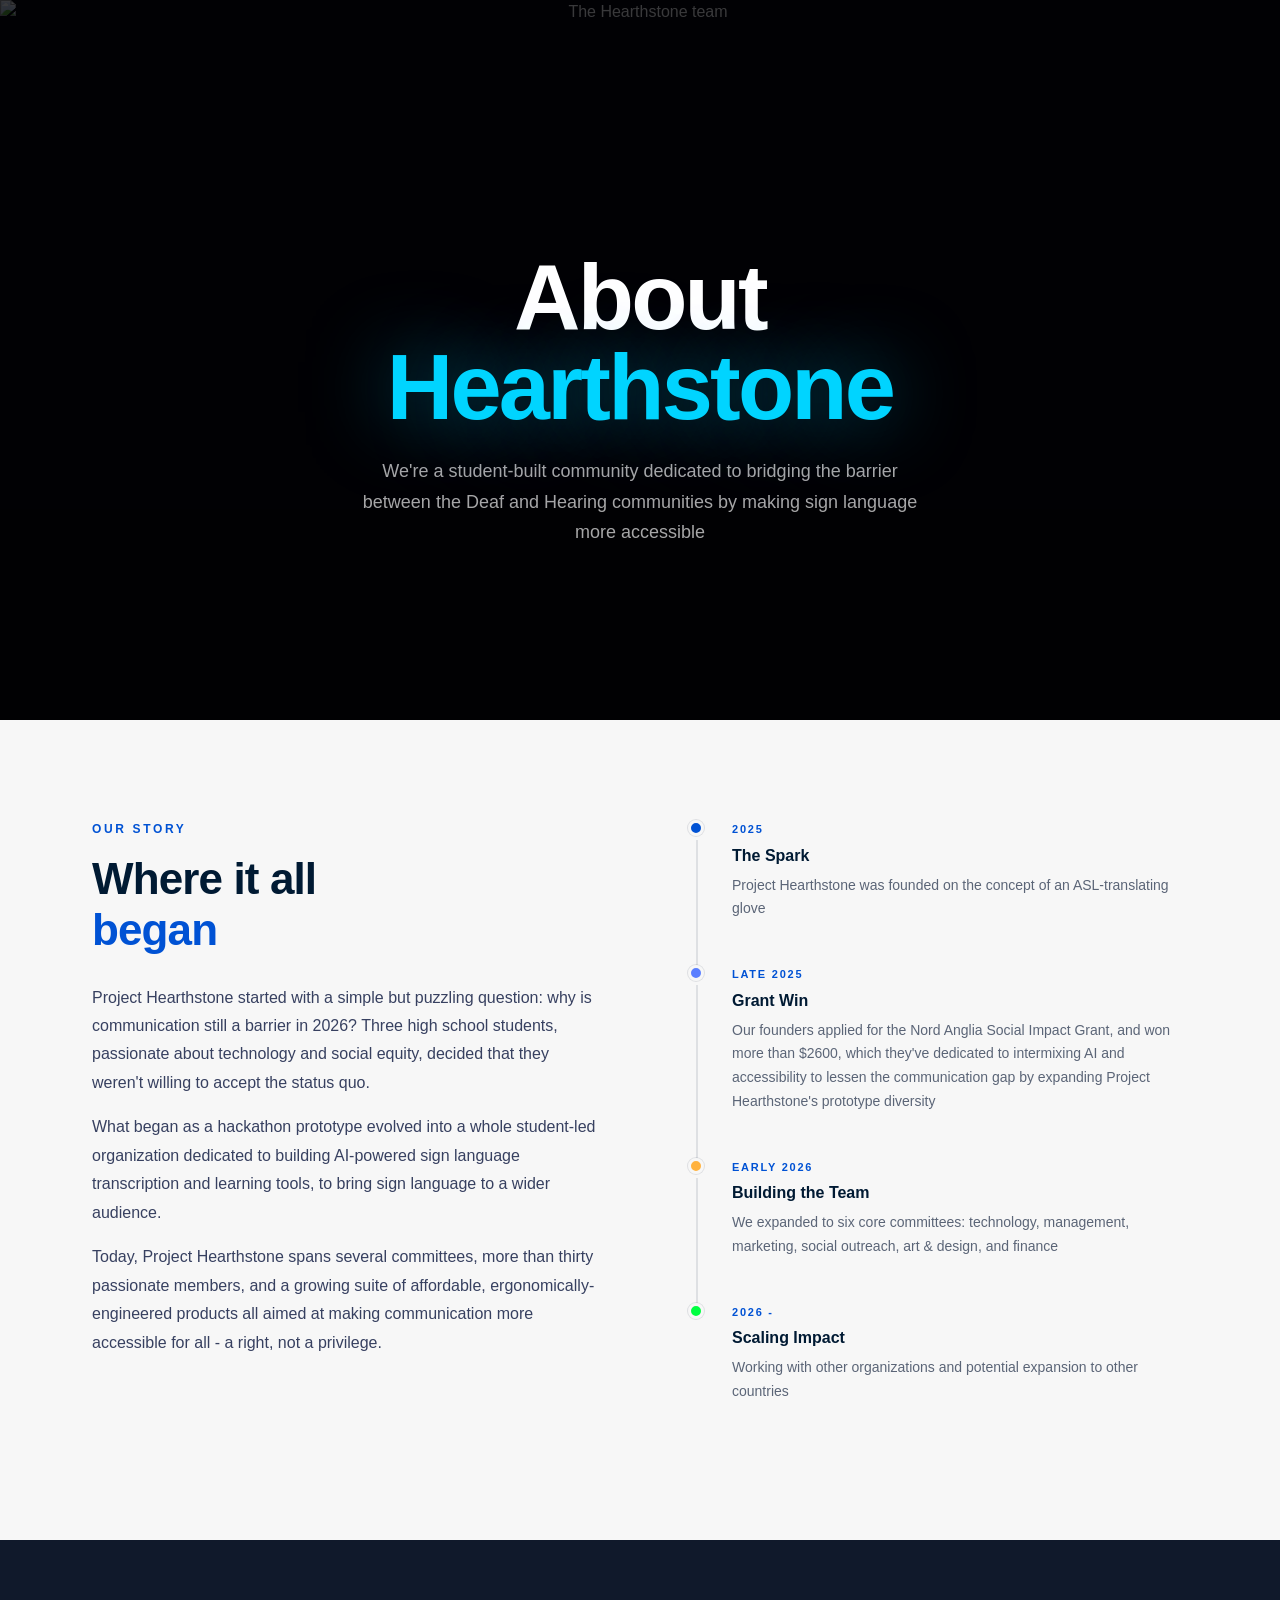
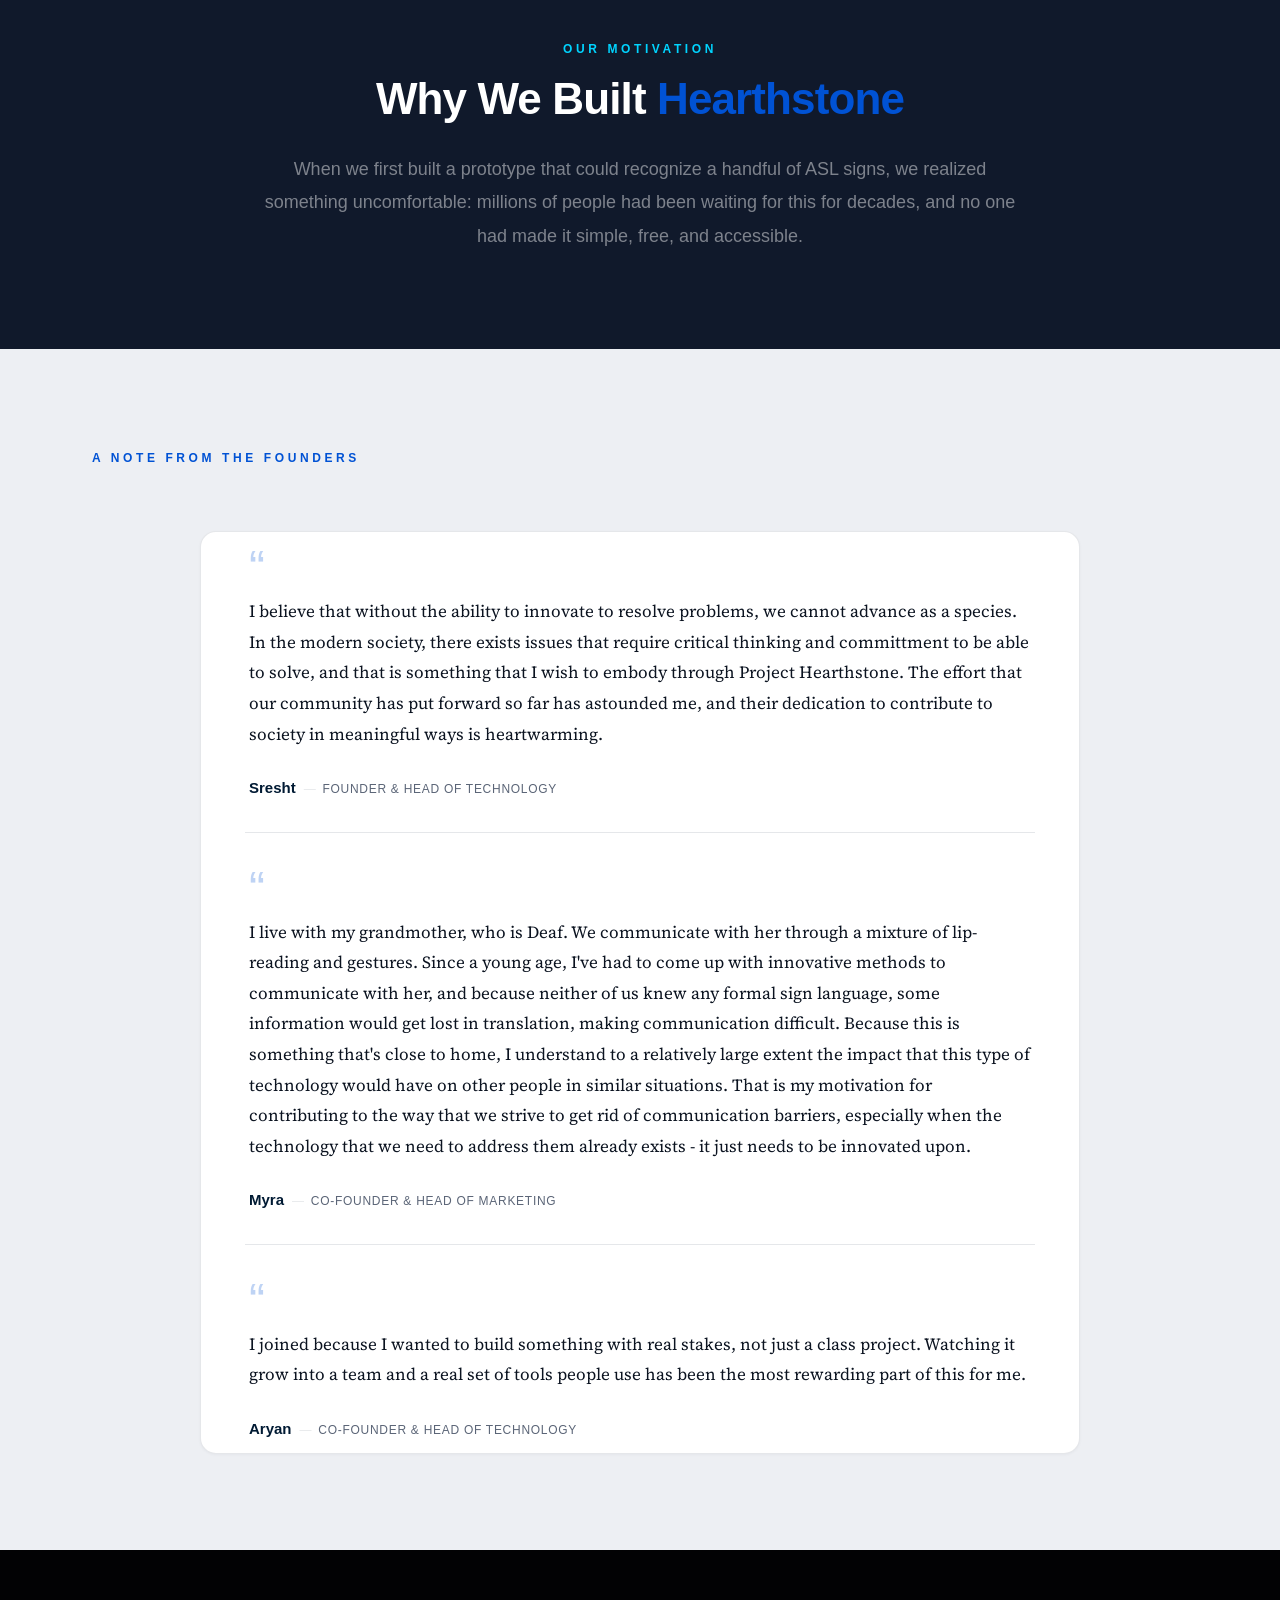
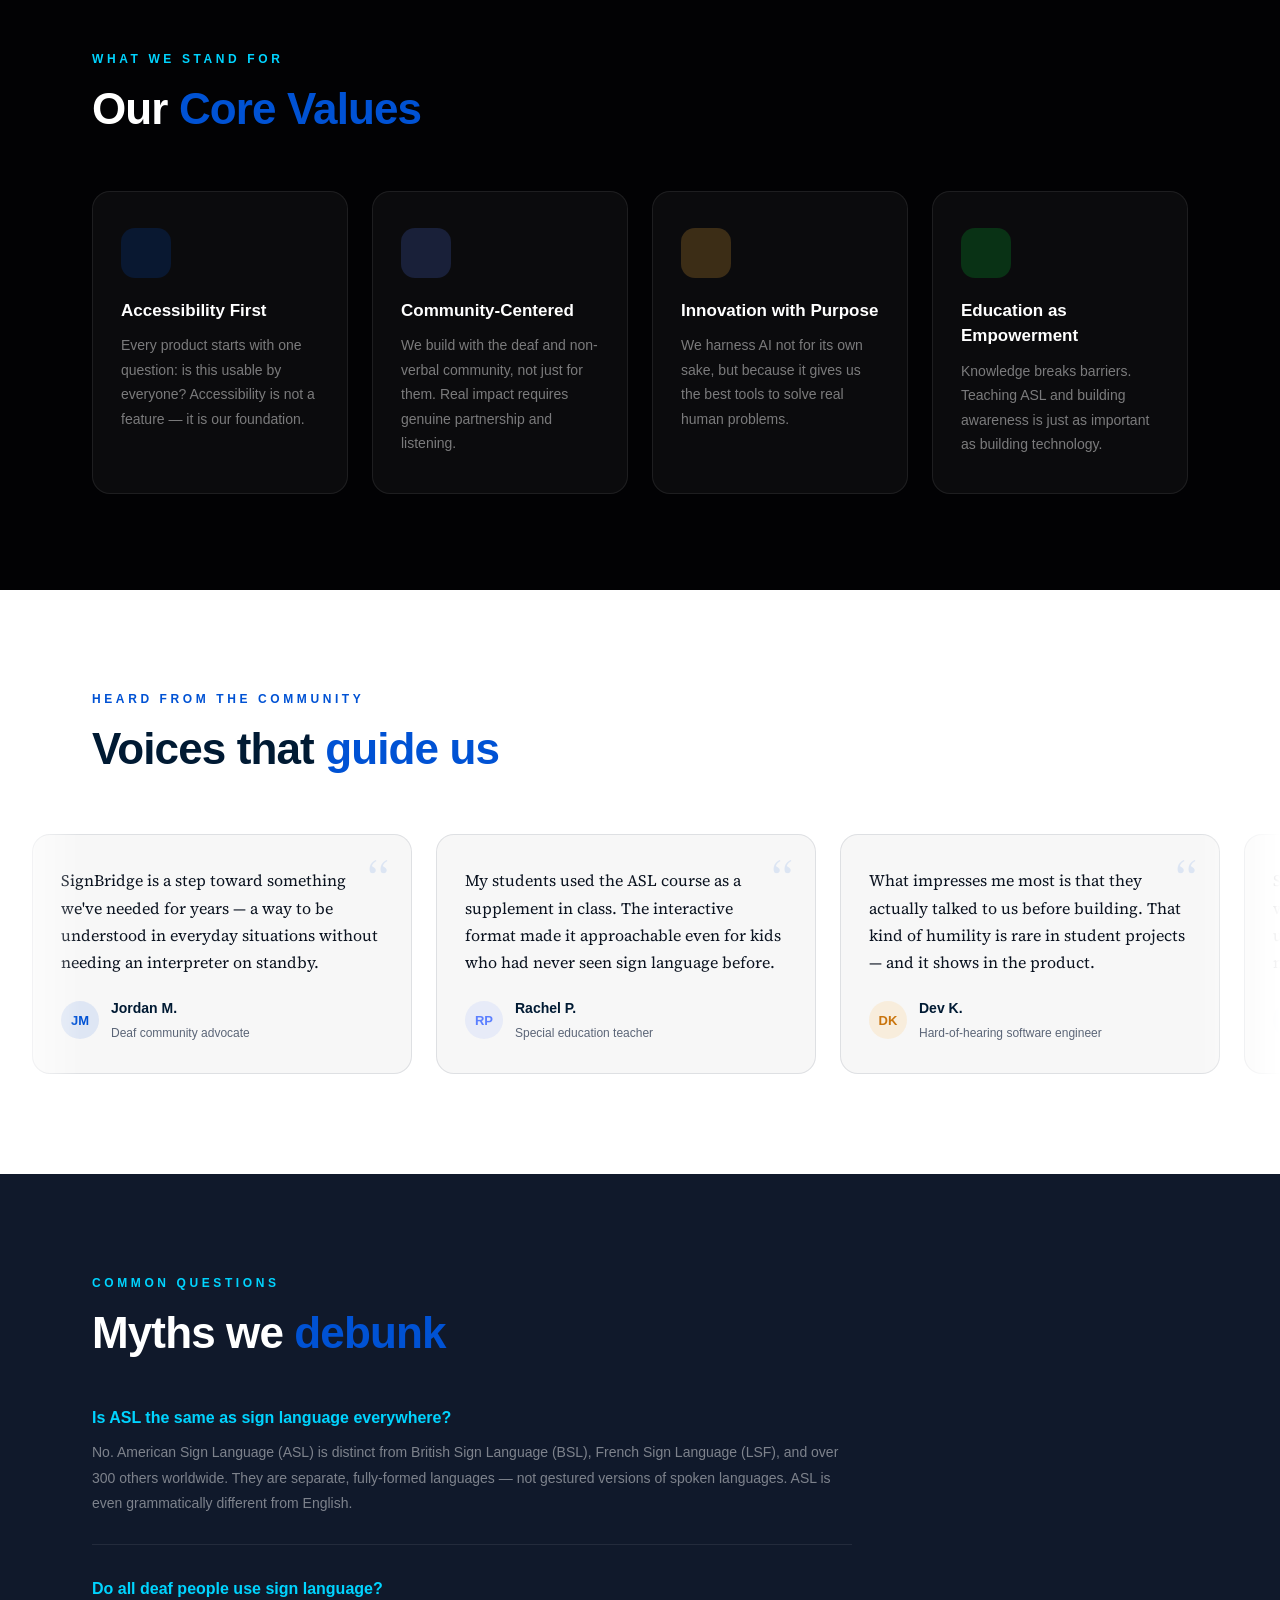
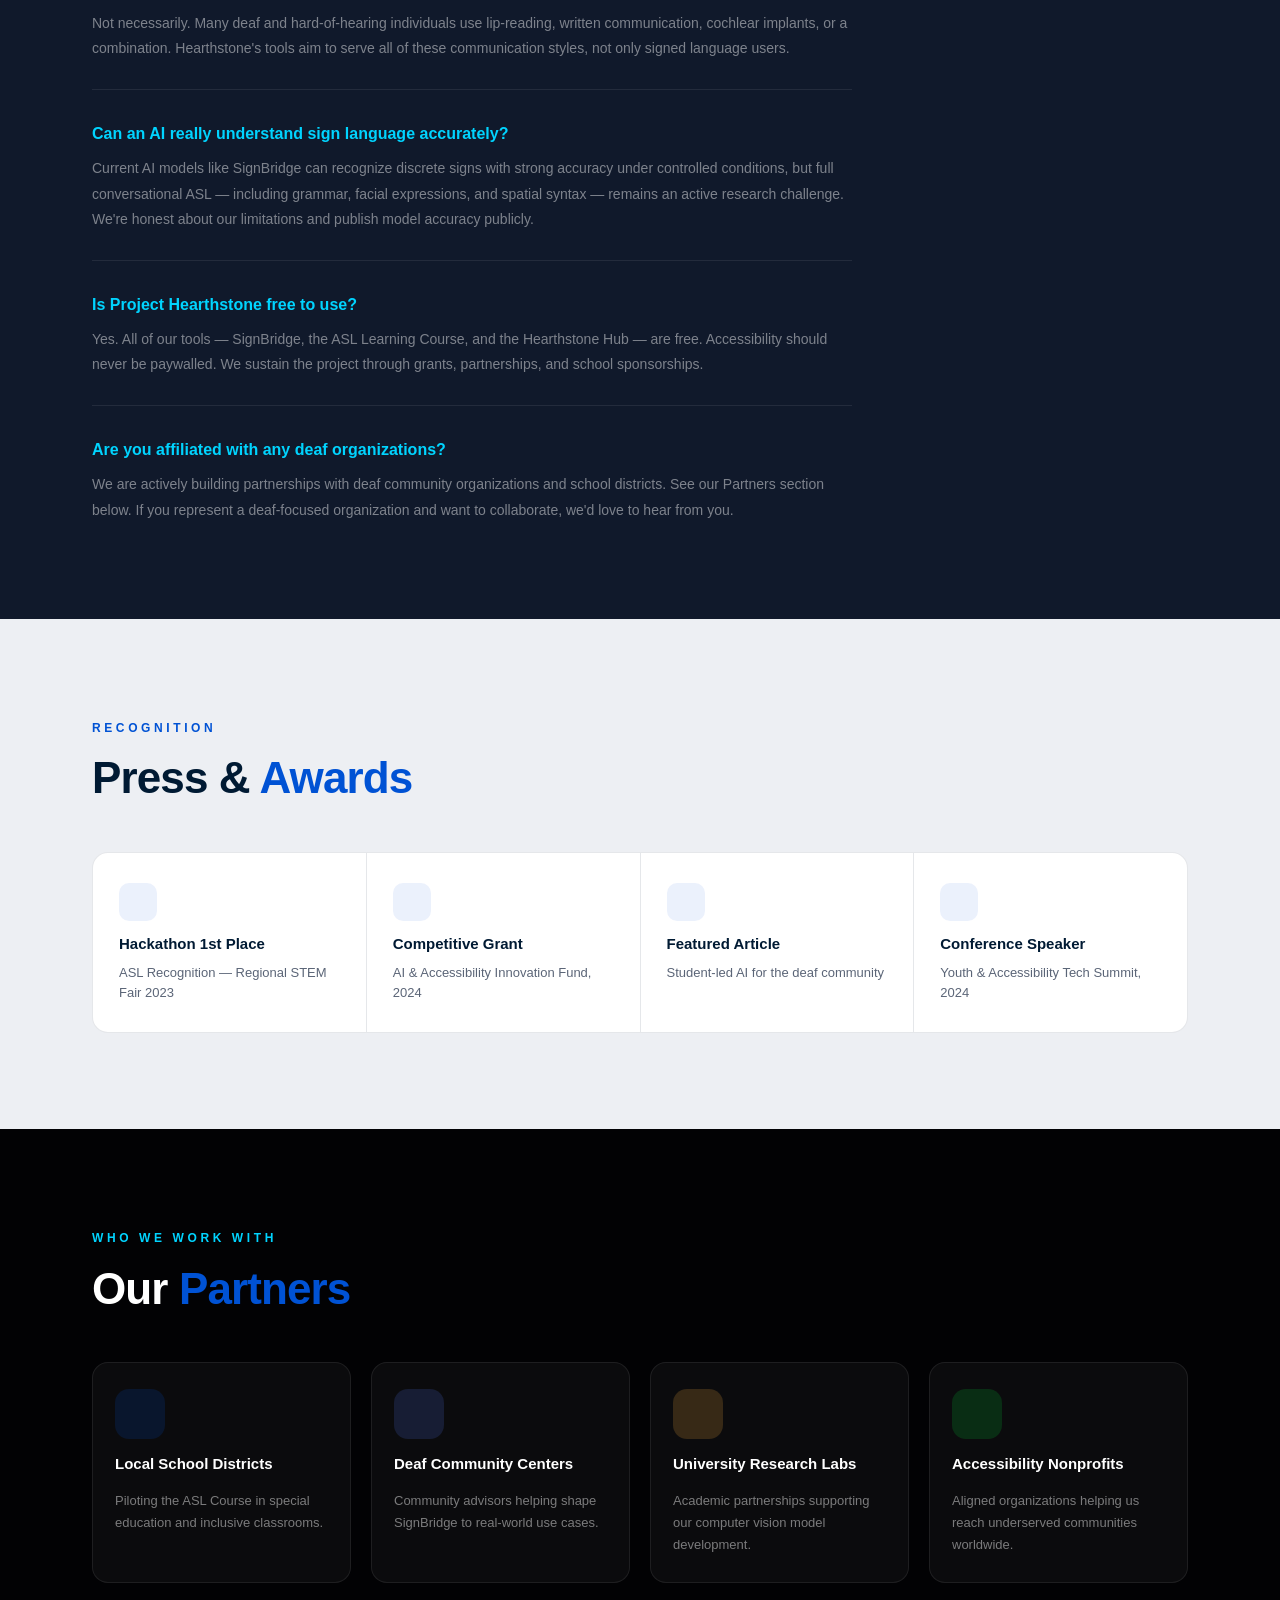
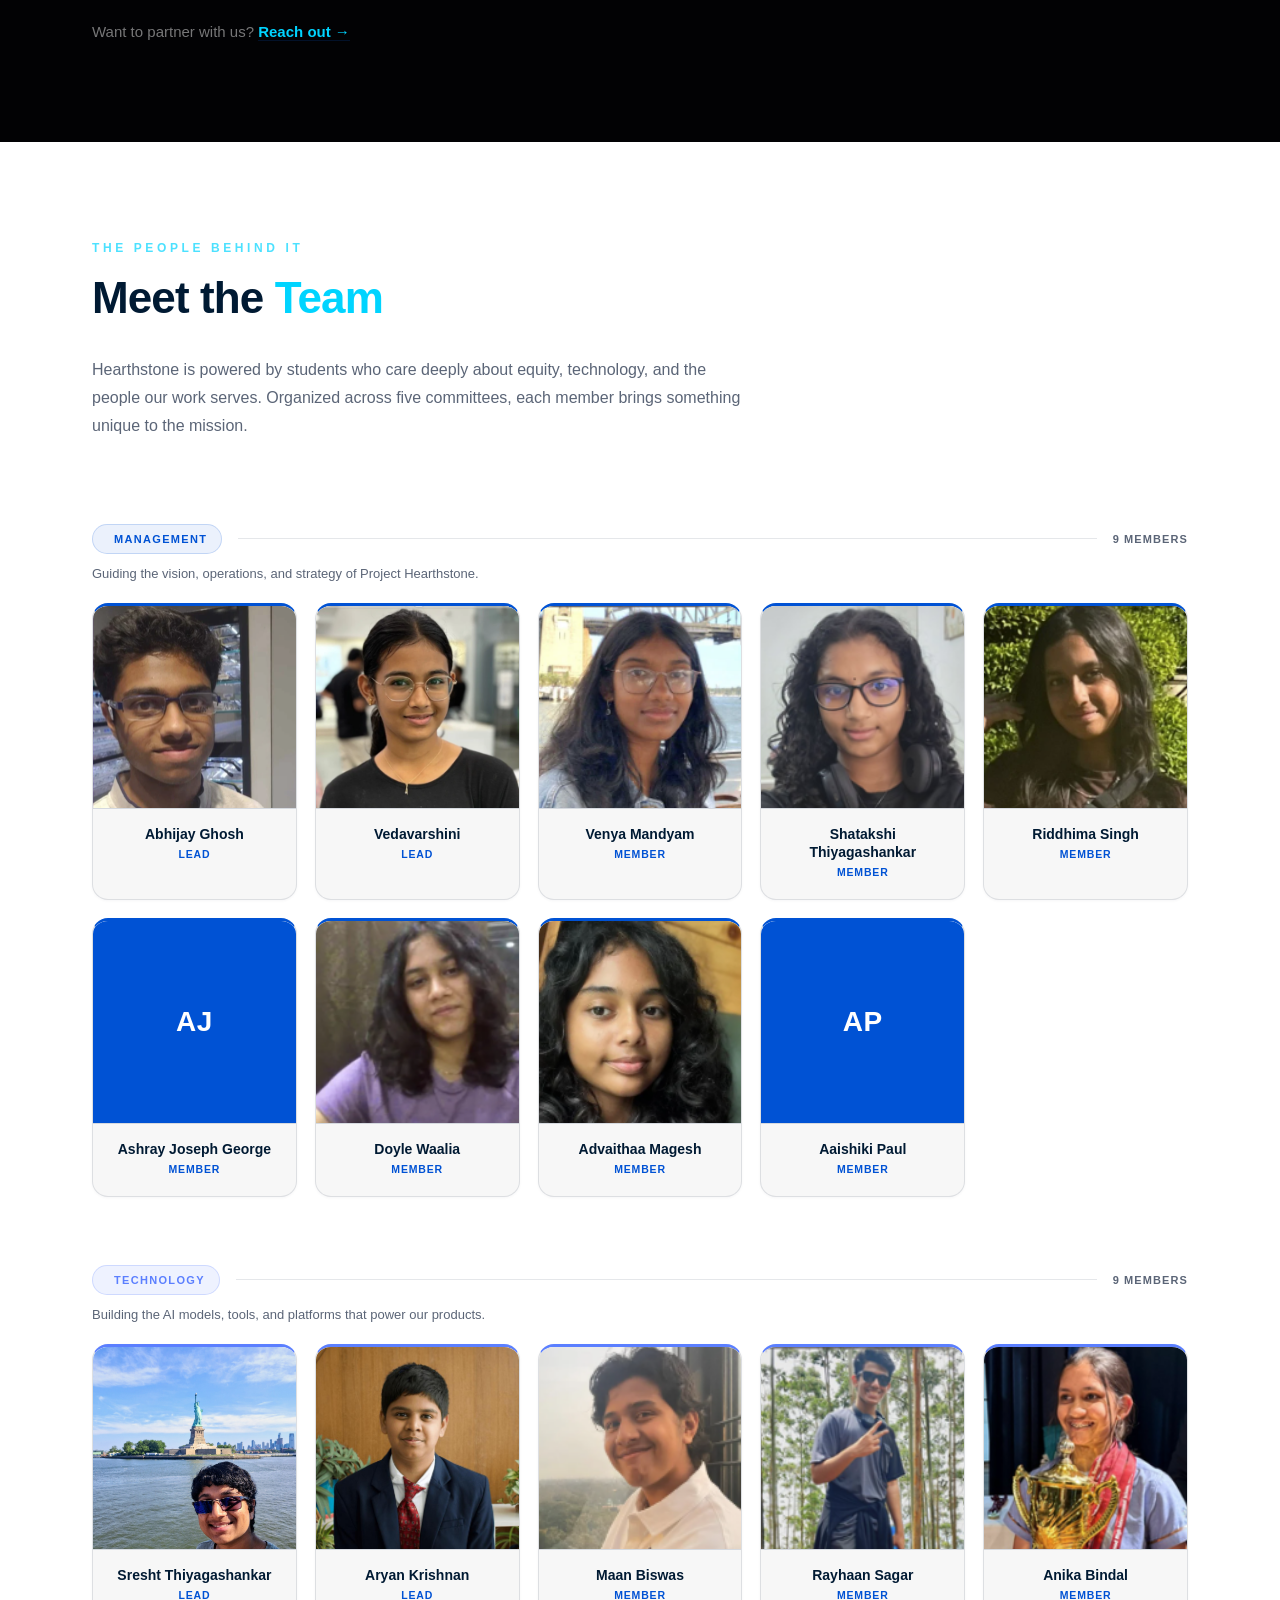
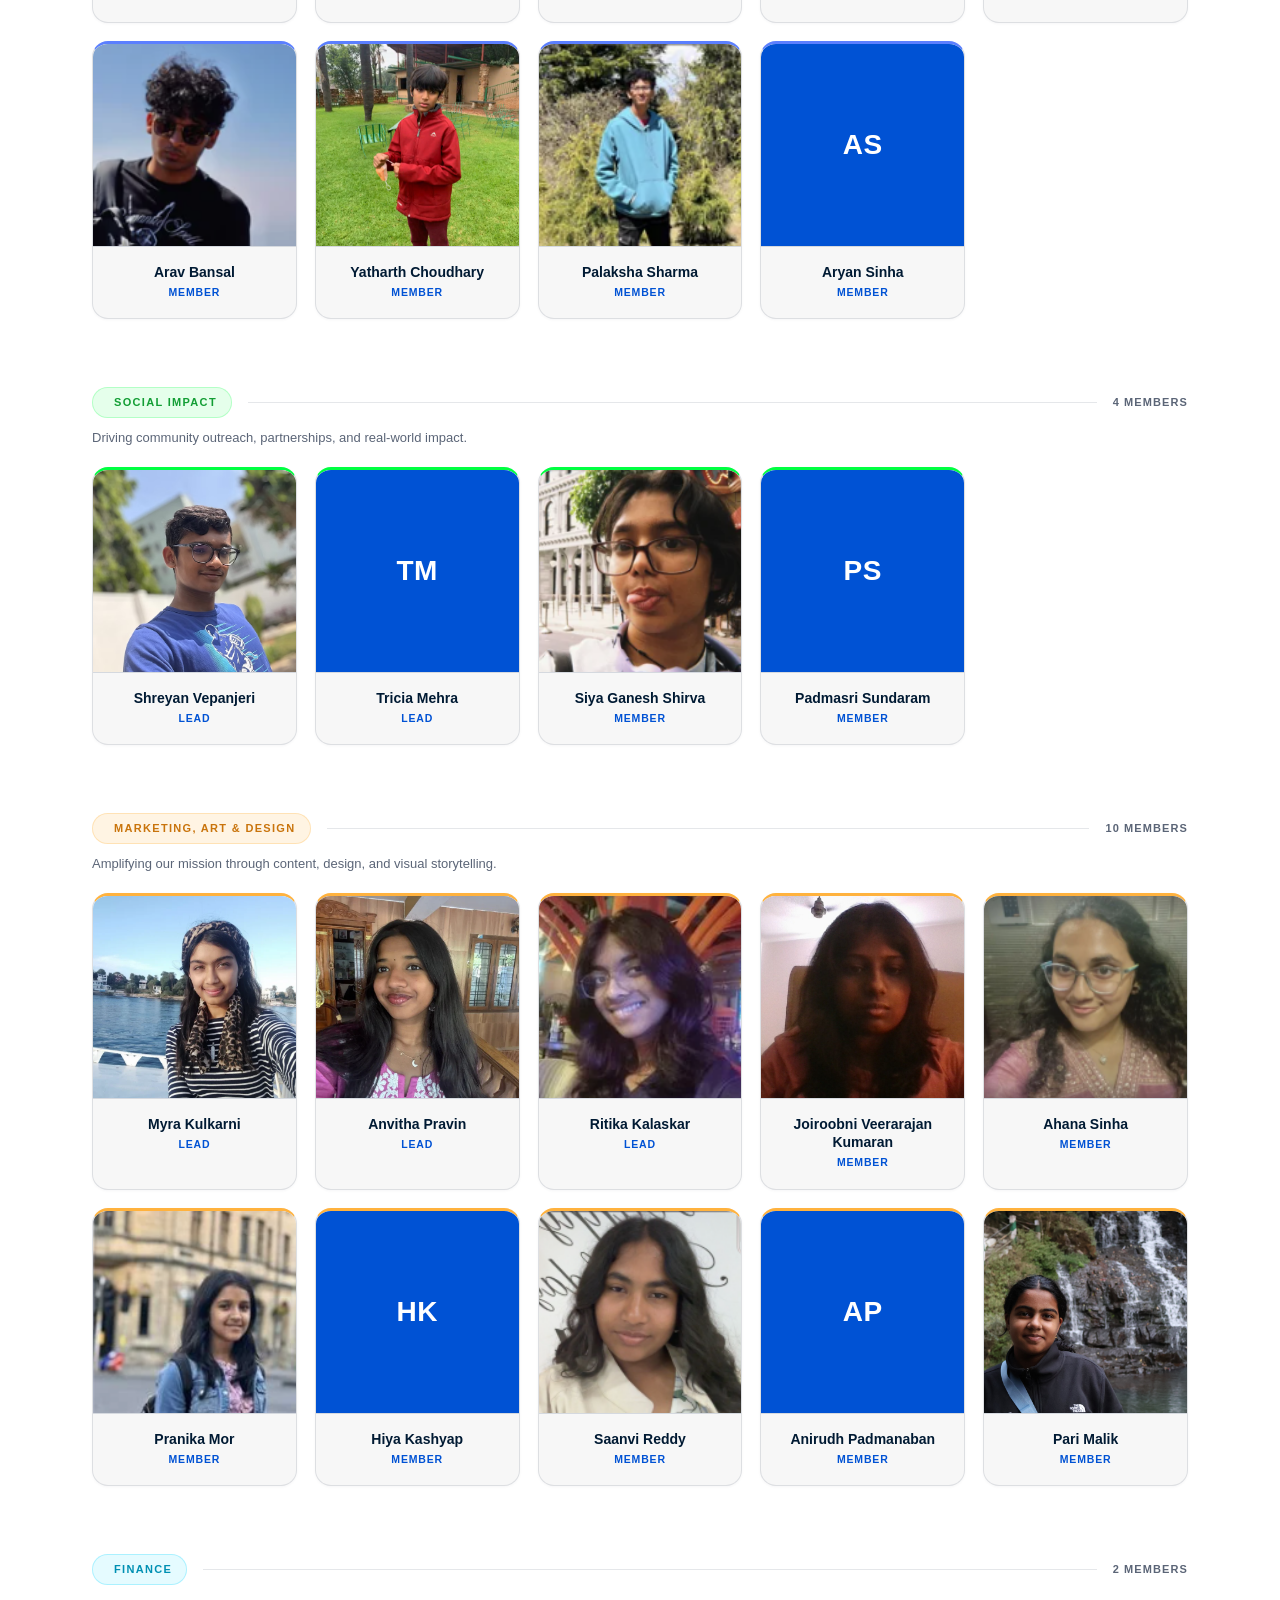
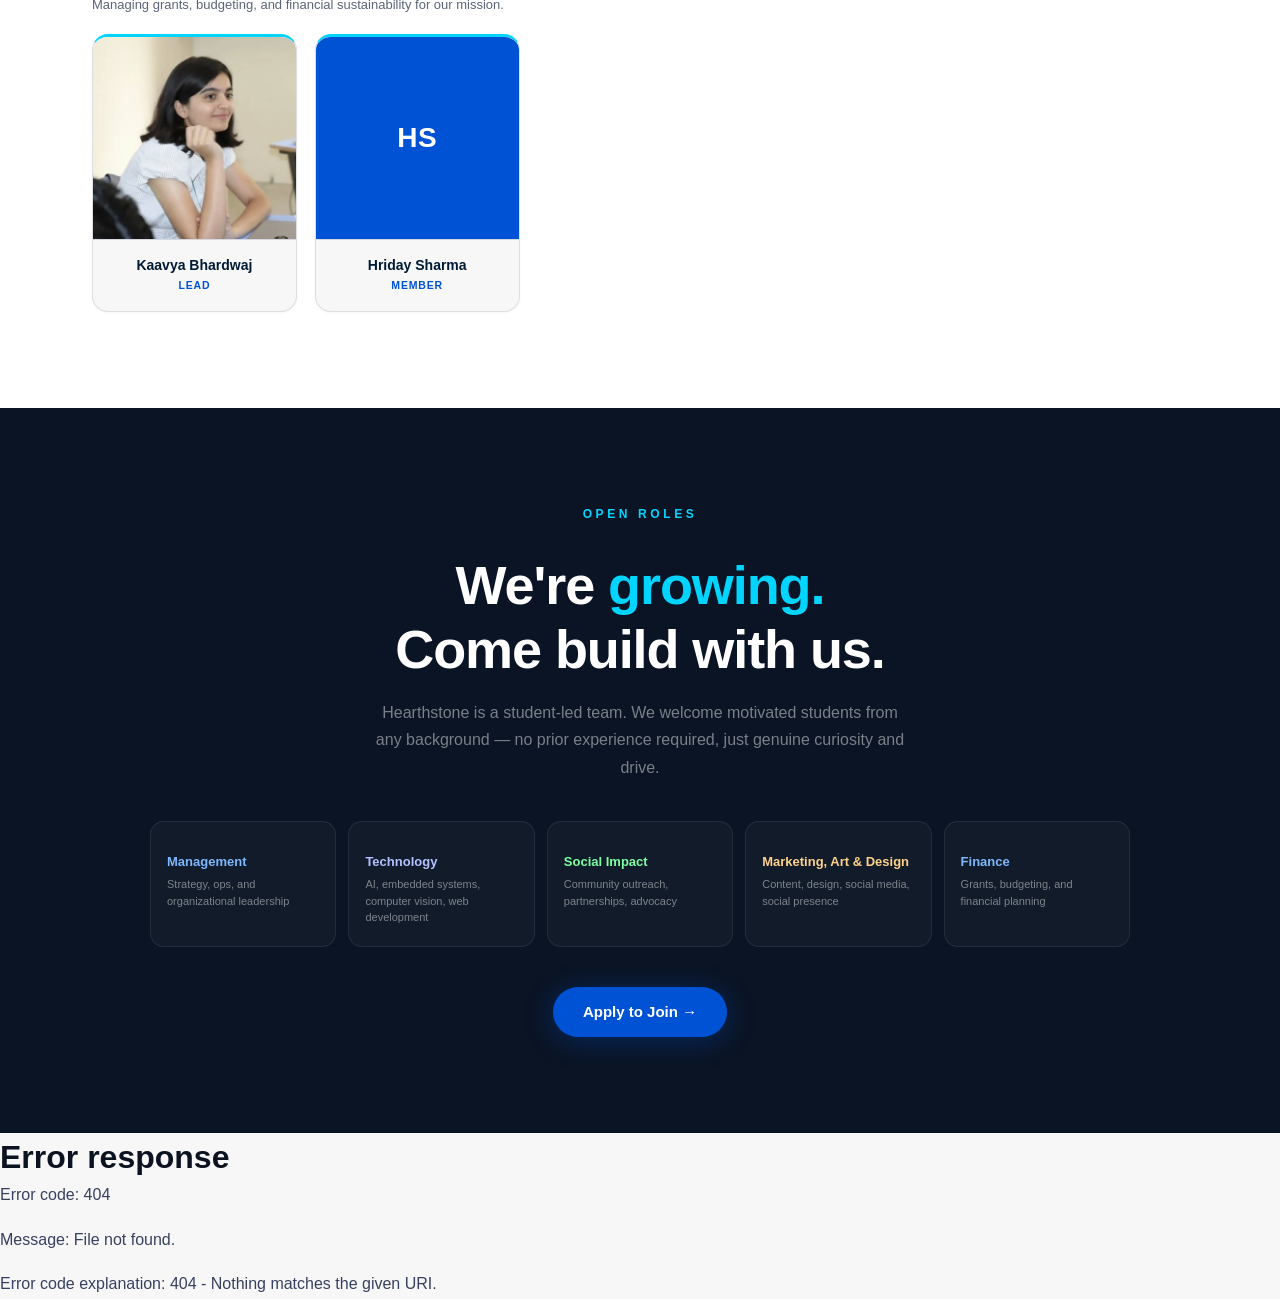
==== projecthearthstone.in/AboutUs/index.html @ f3b20cd0 "home page and about us page" ====
<!DOCTYPE html>
<html lang="en">
  <head>
    <meta charset="UTF-8" />
    <meta name="viewport" content="width=device-width, initial-scale=1.0" />
    <title>About Us - Project Hearthstone</title>
        <link rel="icon" type="image/x-icon" href="../favicon-package/favicon.ico">
    <link rel="stylesheet" href="../styles.css" />
    <link rel="stylesheet" href="style.css" />
    <link rel="stylesheet" href="../Navbar/styles.css" />
    <link rel="stylesheet" href="../Footer/styles.css" />
    
    <script src="https://unpkg.com/lucide@latest/dist/umd/lucide.min.js"></script>
  </head>
  <body>

    <div id="hs-loader" aria-live="polite" aria-label="Loading Project Hearthstone">
      <div class="hs-loader-orb hs-loader-orb--1"></div>
      <div class="hs-loader-orb hs-loader-orb--2"></div>
      <div class="hs-loader-logo">HS</div>
      <div class="hs-loader-bar-wrap">
        <div class="hs-loader-track"><div class="hs-loader-fill" id="hs-loader-fill"></div></div>
        <span class="hs-loader-label">Loading</span>
      </div>
    </div>

    <div id="navbarcontainer"></div>
    <script src="../Common/script.js"></script>
    <script type="module" src="../Navbar/script.js"></script>
    <script type="module" src="../Footer/script.js"></script>

    <header class="about-hero theme-dark">
      <div class="about-hero-bg">
        <img src="../images/aboutus/hero-sect.JPG" alt="The Hearthstone team" class="about-hero-img" />
        <div class="about-hero-overlay"></div>
      </div>
      <div class="about-hero-content">
        <h1 class="about-hero-title reanimate" data-anim="blur-up">
          <span class="hero-word">About</span>
          <span class="hero-word hero-word--accent">Hearthstone</span>
        </h1>
        <p class="about-hero-sub reanimate" data-anim="blur-up" style="--delay:0.18s">
          We're a student-built community dedicated to bridging the barrier between the Deaf and Hearing communities by making sign language more accessible
        </p>
      </div>
    </header>

    <section class="section story-section theme-light" id="story">
      <div class="section-inner">
        <div class="story-grid">
          <div class="story-text">
            <p class="section-label reanimate" data-anim="slide-left">Our Story</p>
            <h2 class="reanimate" data-anim="slide-left" style="--delay:0.06s">Where it all<br /><em>began</em></h2>
            <p class="reanimate" data-anim="slide-left" style="--delay:0.12s">
              Project Hearthstone started with a simple but puzzling question: why is communication still a barrier in 2026? Three high school students, passionate about technology and social equity, decided that they weren't willing to accept the status quo.
            </p>
            <p class="reanimate" data-anim="slide-left" style="--delay:0.18s">
              What began as a hackathon prototype evolved into a whole student-led organization dedicated to building AI-powered sign language transcription and learning tools, to bring sign language to a wider audience.
            </p>
            <p class="reanimate" data-anim="slide-left" style="--delay:0.24s">
              Today, Project Hearthstone spans several committees, more than thirty passionate members, and a growing suite of affordable, ergonomically-engineered products all aimed at making communication more accessible for all - a right, not a privilege.
            </p>
          </div>
          <div class="story-visual reanimate" data-anim="slide-right">
            <div class="story-timeline">
              <div class="timeline-item reveal-item">
                <div class="timeline-dot timeline-dot--a"></div>
                <div class="timeline-content">
                  <span class="timeline-year">2025</span>
                  <h4>The Spark</h4>
                  <p>Project Hearthstone was founded on the concept of an ASL-translating glove</p>
                </div>
              </div>
              <div class="timeline-item reveal-item" style="--delay:0.1s">
                <div class="timeline-dot timeline-dot--d"></div>
                <div class="timeline-content">
                  <span class="timeline-year">Late 2025</span>
                  <h4>Grant Win</h4>
                  <p>Our founders applied for the Nord Anglia Social Impact Grant, and won more than $2600, which they've dedicated to intermixing AI and accessibility to lessen the communication gap by expanding Project Hearthstone's prototype diversity</p>
                </div>
              </div>
              <div class="timeline-item reveal-item" style="--delay:0.2s">
                <div class="timeline-dot timeline-dot--e"></div>
                <div class="timeline-content">
                  <span class="timeline-year">Early 2026</span>
                  <h4>Building the Team</h4>
                  <p>We expanded to six core committees: technology, management, marketing, social outreach, art & design, and finance</p>
                </div>
              </div>
              <div class="timeline-item reveal-item" style="--delay:0.3s">
                <div class="timeline-dot timeline-dot--c"></div>
                <div class="timeline-content">
                  <span class="timeline-year">2026 -</span>
                  <h4>Scaling Impact</h4>
                  <p>Working with other organizations and potential expansion to other countries</p>
                </div>
              </div>
            </div>
          </div>
        </div>
      </div>
    </section>

    <section class="section why-built-section theme-dark--slate" id="why-built">
      <div class="section-inner">
        <div class="why-built reveal-group">
          <p class="section-label reveal-item">Our Motivation</p>
          <h2 class="reveal-item" style="--delay:0.05s">
            Why We Built <em>Hearthstone</em>
          </h2>
          <p class="why-built-body reveal-item" style="--delay:0.1s">
            When we first built a prototype that could recognize a handful of ASL signs, we realized something uncomfortable: millions of people had been waiting for this for decades, and no one had made it simple, free, and accessible.
          </p>
        </div>
      </div>
    </section>

    <section class="section founder-letter-section theme-light--alt" id="letter">
      <div class="founder-notes">
      <div class="section-inner">
  <p class="section-label reveal-item">A Note From the Founders</p>
  <div class="founder-notes-card">
  <div class="founder-notes reveal-group">
          <div class="founder-note founder-note--a reveal-item" style="--delay:0.06s">
            <div class="founder-note-quote" aria-hidden="true">&ldquo;</div>
            <p class="founder-note-body">
              I believe that without the ability to innovate to resolve problems, we cannot advance as a species. In the modern society, there exists issues that require critical thinking and committment to be able to solve, and that is something that I wish to embody through Project Hearthstone. The effort that our community has put forward so far has astounded me, and their dedication to contribute to society in meaningful ways is heartwarming.
            </p>
            <div class="founder-note-sig">
              <span class="sig-name">Sresht</span>
              <span class="sig-role">Founder &amp; Head of Technology</span>
            </div>
          </div>
          <div class="founder-note founder-note--d reveal-item" style="--delay:0.16s">
            <div class="founder-note-quote" aria-hidden="true">&ldquo;</div>
            <p class="founder-note-body">
              I live with my grandmother, who is Deaf. We communicate with her through a mixture of lip-reading and gestures. Since a young age, I've had to come up with innovative methods to communicate with her, and because neither of us knew any formal sign language, some information would get lost in translation, making communication difficult. Because this is something that's close to home, I understand to a relatively large extent the impact that this type of technology would have on other people in similar situations. That is my motivation for contributing to the way that we strive to get rid of communication barriers, especially when the technology that we need to address them already exists - it just needs to be innovated upon.
            </p>
            <div class="founder-note-sig">
              <span class="sig-name">Myra</span>
              <span class="sig-role">Co-founder &amp; Head of Marketing</span>
            </div>
          </div>
          <div class="founder-note founder-note--e reveal-item" style="--delay:0.26s">
            <div class="founder-note-quote" aria-hidden="true">&ldquo;</div>
            <p class="founder-note-body">
              I joined because I wanted to build something with real stakes, not just a class project. Watching it grow into a team and a real set of tools people use has been the most rewarding part of this for me.
            </p>
            <div class="founder-note-sig">
              <span class="sig-name">Aryan</span>
              <span class="sig-role">Co-founder &amp; Head of Technology</span>
            </div>
          </div>
        </div>
      </div>
      </div>
      </div>
    </section>

    <section class="section values-section theme-dark" id="values">
      <div class="section-inner">
        <div class="values-header reveal-group">
          <p class="section-label reveal-item">What We Stand For</p>
          <h2 class="reveal-item">Our <em>Core Values</em></h2>
        </div>
        <div class="values-grid">
          <div class="value-card reveal-item" style="--delay:0s">
            <div class="value-icon value-icon--a"><i data-lucide="accessibility"></i></div>
            <h3>Accessibility First</h3>
            <p>Every product starts with one question: is this usable by everyone? Accessibility is not a feature — it is our foundation.</p>
          </div>
          <div class="value-card reveal-item" style="--delay:0.1s">
            <div class="value-icon value-icon--d"><i data-lucide="users"></i></div>
            <h3>Community-Centered</h3>
            <p>We build with the deaf and non-verbal community, not just for them. Real impact requires genuine partnership and listening.</p>
          </div>
          <div class="value-card reveal-item" style="--delay:0.2s">
            <div class="value-icon value-icon--e"><i data-lucide="cpu"></i></div>
            <h3>Innovation with Purpose</h3>
            <p>We harness AI not for its own sake, but because it gives us the best tools to solve real human problems.</p>
          </div>
          <div class="value-card reveal-item" style="--delay:0.3s">
            <div class="value-icon value-icon--c"><i data-lucide="book-open"></i></div>
            <h3>Education as Empowerment</h3>
            <p>Knowledge breaks barriers. Teaching ASL and building awareness is just as important as building technology.</p>
          </div>
        </div>
      </div>
    </section>

    <section class="section voices-section theme-light--surface" id="voices">
      <div class="section-inner">
        <div class="voices-header reveal-group">
          <p class="section-label reveal-item">Heard From the Community</p>
          <h2 class="reveal-item">Voices that <em>guide us</em></h2>
        </div>
      </div>
      <div class="voices-marquee" id="voices-marquee">
        <div class="voices-track" id="voices-track">
          <div class="voice-card">
            <div class="voice-quote-mark" aria-hidden="true">&ldquo;</div>
            <p class="voice-text">SignBridge is a step toward something we've needed for years — a way to be understood in everyday situations without needing an interpreter on standby.</p>
            <div class="voice-author">
              <div class="voice-avatar voice-avatar--a">JM</div>
              <div>
                <p class="voice-name">Jordan M.</p>
                <p class="voice-role">Deaf community advocate</p>
              </div>
            </div>
          </div>
          <div class="voice-card">
            <div class="voice-quote-mark" aria-hidden="true">&ldquo;</div>
            <p class="voice-text">My students used the ASL course as a supplement in class. The interactive format made it approachable even for kids who had never seen sign language before.</p>
            <div class="voice-author">
              <div class="voice-avatar voice-avatar--d">RP</div>
              <div>
                <p class="voice-name">Rachel P.</p>
                <p class="voice-role">Special education teacher</p>
              </div>
            </div>
          </div>
          <div class="voice-card">
            <div class="voice-quote-mark" aria-hidden="true">&ldquo;</div>
            <p class="voice-text">What impresses me most is that they actually talked to us before building. That kind of humility is rare in student projects — and it shows in the product.</p>
            <div class="voice-author">
              <div class="voice-avatar voice-avatar--e">DK</div>
              <div>
                <p class="voice-name">Dev K.</p>
                <p class="voice-role">Hard-of-hearing software engineer</p>
              </div>
            </div>
          </div>
        </div>
      </div>
    </section>

    <section class="section faq-section theme-dark--slate" id="faq">
      <div class="section-inner">
        <div class="faq-header reveal-group">
          <p class="section-label reveal-item">Common Questions</p>
          <h2 class="reveal-item">Myths we <em>debunk</em></h2>
        </div>
        <div class="faq-list">
          <div class="faq-item reveal-item" style="--delay:0s">
            <h4 class="faq-q">Is ASL the same as sign language everywhere?</h4>
            <p class="faq-a">No. American Sign Language (ASL) is distinct from British Sign Language (BSL), French Sign Language (LSF), and over 300 others worldwide. They are separate, fully-formed languages — not gestured versions of spoken languages. ASL is even grammatically different from English.</p>
          </div>
          <div class="faq-item reveal-item" style="--delay:0.06s">
            <h4 class="faq-q">Do all deaf people use sign language?</h4>
            <p class="faq-a">Not necessarily. Many deaf and hard-of-hearing individuals use lip-reading, written communication, cochlear implants, or a combination. Hearthstone's tools aim to serve all of these communication styles, not only signed language users.</p>
          </div>
          <div class="faq-item reveal-item" style="--delay:0.12s">
            <h4 class="faq-q">Can an AI really understand sign language accurately?</h4>
            <p class="faq-a">Current AI models like SignBridge can recognize discrete signs with strong accuracy under controlled conditions, but full conversational ASL — including grammar, facial expressions, and spatial syntax — remains an active research challenge. We're honest about our limitations and publish model accuracy publicly.</p>
          </div>
          <div class="faq-item reveal-item" style="--delay:0.18s">
            <h4 class="faq-q">Is Project Hearthstone free to use?</h4>
            <p class="faq-a">Yes. All of our tools — SignBridge, the ASL Learning Course, and the Hearthstone Hub — are free. Accessibility should never be paywalled. We sustain the project through grants, partnerships, and school sponsorships.</p>
          </div>
          <div class="faq-item reveal-item" style="--delay:0.24s">
            <h4 class="faq-q">Are you affiliated with any deaf organizations?</h4>
            <p class="faq-a">We are actively building partnerships with deaf community organizations and school districts. See our Partners section below. If you represent a deaf-focused organization and want to collaborate, we'd love to hear from you.</p>
          </div>
        </div>
      </div>
    </section>

    <section class="section press-section theme-light--alt" id="press">
      <div class="section-inner">
        <div class="press-header reveal-group">
          <p class="section-label reveal-item">Recognition</p>
          <h2 class="reveal-item">Press &amp; <em>Awards</em></h2>
        </div>
        <div class="press-strip reveal-item" style="--delay:0.1s">
          <div class="press-item">
            <span class="press-icon"><i data-lucide="trophy"></i></span>
            <span class="press-name">Hackathon 1st Place</span>
            <span class="press-detail">ASL Recognition — Regional STEM Fair 2023</span>
          </div>
          <div class="press-divider" aria-hidden="true"></div>
          <div class="press-item">
            <span class="press-icon"><i data-lucide="landmark"></i></span>
            <span class="press-name">Competitive Grant</span>
            <span class="press-detail">AI &amp; Accessibility Innovation Fund, 2024</span>
          </div>
          <div class="press-divider" aria-hidden="true"></div>
          <div class="press-item">
            <span class="press-icon"><i data-lucide="newspaper"></i></span>
            <span class="press-name">Featured Article</span>
            <span class="press-detail">Student-led AI for the deaf community</span>
          </div>
          <div class="press-divider" aria-hidden="true"></div>
          <div class="press-item">
            <span class="press-icon"><i data-lucide="mic"></i></span>
            <span class="press-name">Conference Speaker</span>
            <span class="press-detail">Youth &amp; Accessibility Tech Summit, 2024</span>
          </div>
        </div>
      </div>
    </section>

    <section class="section partners-section theme-dark" id="partners">
      <div class="section-inner">
        <div class="partners-header reveal-group">
          <p class="section-label reveal-item">Who We Work With</p>
          <h2 class="reveal-item">Our <em>Partners</em></h2>
        </div>
        <div class="partners-grid">
          <div class="partner-card reveal-item" style="--delay:0s">
            <div class="partner-icon partner-icon--a"><i data-lucide="school"></i></div>
            <p class="partner-name">Local School Districts</p>
            <p class="partner-desc">Piloting the ASL Course in special education and inclusive classrooms.</p>
          </div>
          <div class="partner-card reveal-item" style="--delay:0.1s">
            <div class="partner-icon partner-icon--d"><i data-lucide="heart-handshake"></i></div>
            <p class="partner-name">Deaf Community Centers</p>
            <p class="partner-desc">Community advisors helping shape SignBridge to real-world use cases.</p>
          </div>
          <div class="partner-card reveal-item" style="--delay:0.2s">
            <div class="partner-icon partner-icon--e"><i data-lucide="flask-conical"></i></div>
            <p class="partner-name">University Research Labs</p>
            <p class="partner-desc">Academic partnerships supporting our computer vision model development.</p>
          </div>
          <div class="partner-card reveal-item" style="--delay:0.3s">
            <div class="partner-icon partner-icon--c"><i data-lucide="globe"></i></div>
            <p class="partner-name">Accessibility Nonprofits</p>
            <p class="partner-desc">Aligned organizations helping us reach underserved communities worldwide.</p>
          </div>
        </div>
        <p class="partners-cta reveal-item" style="--delay:0.4s">
          Want to partner with us? <a href="contact.html" class="link">Reach out →</a>
        </p>
      </div>
    </section>

    <section class="section team-full theme-light--surface" id="team">
      <div class="section-inner">
        <div class="team-header reveal-group">
          <p class="section-label reveal-item">The People Behind It</p>
          <h2 class="reveal-item">Meet the <em>Team</em></h2>
        </div>
        <p class="team-intro reveal-item">
          Hearthstone is powered by students who care deeply about equity, technology, and the people our work serves. Organized across five committees, each member brings something unique to the mission.
        </p>

        <div id="team-committees"></div>
      </div>
    </section>

    <section class="section join-section theme-dark--navy" id="join">
      <div class="section-inner">
        <div class="join-inner reveal-group">
          <p class="section-label reveal-item">Open Roles</p>
          <h2 class="join-headline reveal-item">We're <em>growing.</em><br />Come build with us.</h2>
          <p class="join-sub reveal-item" style="--delay:0.1s">Hearthstone is a student-led team. We welcome motivated students from any background — no prior experience required, just genuine curiosity and drive.</p>
          <div class="join-committees reveal-item" style="--delay:0.18s">
            <div class="join-role join-role--a">
              <span class="join-role-icon"><i data-lucide="briefcase"></i></span>
              <span class="join-role-name">Management</span>
              <span class="join-role-detail">Strategy, ops, and organizational leadership</span>
            </div>
            <div class="join-role join-role--d">
              <span class="join-role-icon"><i data-lucide="code-2"></i></span>
              <span class="join-role-name">Technology</span>
              <span class="join-role-detail">AI, embedded systems, computer vision, web development</span>
            </div>
            <div class="join-role join-role--c">
              <span class="join-role-icon"><i data-lucide="heart"></i></span>
              <span class="join-role-name">Social Impact</span>
              <span class="join-role-detail">Community outreach, partnerships, advocacy</span>
            </div>
            <div class="join-role join-role--e">
              <span class="join-role-icon"><i data-lucide="pen-tool"></i></span>
              <span class="join-role-name">Marketing, Art & Design</span>
              <span class="join-role-detail">Content, design, social media, social presence</span>
            </div>
            <div class="join-role join-role--mid">
              <span class="join-role-icon"><i data-lucide="bar-chart-2"></i></span>
              <span class="join-role-name">Finance</span>
              <span class="join-role-detail">Grants, budgeting, and financial planning</span>
            </div>
          </div>
          <a href="https://forms.gle/nEgD5jUD5Ruf8RuA7" class="btn-primary reveal-item" style="--delay:0.28s">Apply to Join →</a>
        </div>
      </div>
    </section>

    <div id="footercontainer"></div>
    <script src="script.js"></script>
    <script>lucide.createIcons();</script>
  </body>
</html>
---- projecthearthstone.in/styles.css ----
@font-face {
    font-family: "Cooper Hewitt";
    font-style: normal;
    font-display: swap;
    font-weight: 400;
    src:
        url(https://cdn.jsdelivr.net/fontsource/fonts/cooper-hewitt@latest/latin-400-normal.woff2)
            format("woff2"),
        url(https://cdn.jsdelivr.net/fontsource/fonts/cooper-hewitt@latest/latin-400-normal.woff)
            format("woff");
}

@font-face {
    font-family: "Cooper Hewitt";
    font-style: normal;
    font-display: swap;
    font-weight: 600;
    src:
        url(https://cdn.jsdelivr.net/fontsource/fonts/cooper-hewitt@latest/latin-600-normal.woff2)
            format("woff2"),
        url(https://cdn.jsdelivr.net/fontsource/fonts/cooper-hewitt@latest/latin-600-normal.woff)
            format("woff");
}

:root {
    --primary-dark: #020204;
    --primary-light: #f7f7f7;
    --highlight: #00d4ff;
    --mid: #0052d4;
    --deep: #001a33;
    --active: #00ff41;
    --purple: #7b2fbe;
    --coral: #ff6b35;
    --amber: #f59e0b;
    --green: #10b981;
    --sky: #0ea5e9;
    --mid-10: rgba(0, 82, 212, 0.1);
    --mid-18: rgba(0, 82, 212, 0.18);
    --mid-glow: rgba(0, 82, 212, 0.35);
    --hi-10: rgba(0, 212, 255, 0.1);
    --hi-glow: rgba(0, 212, 255, 0.3);
    --co-10: rgba(255, 107, 53, 0.1);
    --pu-10: rgba(123, 47, 190, 0.1);
    --bg: #ffffff;
    --bg-2: #f5f7ff;
    --bg-3: #eef2ff;
    --bg-4: #e8ecfa;
    --text: #060b1a;
    --text-muted: #374060;
    --text-faint: #7080a0;
    --font-main: "Cooper Hewitt", system-ui, sans-serif;
    --ease-expo: cubic-bezier(0.16, 1, 0.3, 1);
    --ease-spring: cubic-bezier(0.34, 1.56, 0.64, 1);
    --ease-back: cubic-bezier(0.68, -0.4, 0.27, 1.4);
}

*,
*::before,
*::after {
    box-sizing: border-box;
    margin: 0;
    padding: 0;
}

html {
    scroll-behavior: smooth;
}

body {
    font-family: var(--font-main);
    background: var(--bg);
    color: var(--text);
    overflow-x: hidden;
    -webkit-font-smoothing: antialiased;
}

.section {
    position: relative;
    overflow: hidden;
}

.section-inner {
    max-width: 1100px;
    margin: 0 auto;
    padding: 110px 40px;
}

.section-label {
    font-size: 11px;
    font-weight: 600;
    letter-spacing: 0.22em;
    text-transform: uppercase;
    color: var(--mid);
    margin-bottom: 14px;
    display: block;
    transition: letter-spacing 0.6s var(--ease-expo), opacity 0.6s var(--ease-expo);
}

h2 {
    font-size: clamp(32px, 4.2vw, 56px);
    font-weight: 600;
    line-height: 1.06;
    color: var(--deep);
    margin-bottom: 28px;
}

h2 em {
    font-style: normal;
    color: var(--mid);
}

h3 {
    font-size: 22px;
    font-weight: 600;
    color: var(--deep);
    margin-bottom: 12px;
}

p {
    font-size: 16px;
    line-height: 1.78;
    color: var(--text-muted);
    margin-bottom: 16px;
}

p:last-child {
    margin-bottom: 0;
}

strong {
    color: var(--deep);
    font-weight: 600;
}

.link {
    color: var(--mid);
    text-decoration: none;
    font-weight: 600;
    border-bottom: 1.5px solid var(--mid-18);
    transition:
        color 0.2s,
        border-color 0.2s;
}

.link:hover {
    color: var(--deep);
    border-color: var(--deep);
}

.text-link {
    display: inline-flex;
    align-items: center;
    gap: 6px;
    margin-top: 12px;
    font-size: 14px;
    font-weight: 600;
    color: var(--mid);
    text-decoration: none;
    transition:
        gap 0.3s var(--ease-expo),
        color 0.2s;
}

.text-link:hover {
    gap: 12px;
    color: var(--deep);
}

.btn-primary {
    display: inline-block;
    padding: 14px 32px;
    border-radius: 10px;
    font-family: var(--font-main);
    font-size: 15px;
    font-weight: 600;
    text-decoration: none;
    cursor: pointer;
    position: relative;
    overflow: hidden;
    background: var(--mid);
    color: #fff;
    box-shadow: 0 4px 28px var(--mid-glow);
    transition:
        transform 0.35s var(--ease-spring),
        box-shadow 0.35s;
}

.btn-primary:hover {
    transform: translateY(-3px) scale(1.03);
    box-shadow: 0 12px 40px var(--mid-glow);
}

.btn-ghost {
    display: inline-block;
    padding: 14px 32px;
    border-radius: 10px;
    font-family: var(--font-main);
    font-size: 15px;
    font-weight: 600;
    text-decoration: none;
    cursor: pointer;
    background: rgba(255, 255, 255, 0.12);
    color: #fff;
    border: 1.5px solid rgba(255, 255, 255, 0.45);
    backdrop-filter: blur(8px);
    transition:
        background 0.25s,
        transform 0.35s var(--ease-spring),
        border-color 0.25s;
}

.btn-ghost:hover {
    background: rgba(255, 255, 255, 0.22);
    transform: translateY(-3px) scale(1.03);
}

.btn-outline {
    display: inline-block;
    padding: 10px 22px;
    border-radius: 8px;
    border: 1.5px solid var(--mid-18);
    font-size: 13px;
    font-weight: 600;
    color: var(--mid);
    text-decoration: none;
    white-space: nowrap;
    align-self: center;
    transition:
        background 0.25s,
        color 0.25s,
        transform 0.3s var(--ease-spring),
        border-color 0.25s,
        box-shadow 0.25s;
}

.btn-outline:hover {
    background: var(--mid);
    color: #fff;
    transform: translateY(-2px);
    border-color: var(--mid);
    box-shadow: 0 6px 20px var(--mid-glow);
}

.hero {
    position: relative;
    height: 100vh;
    min-height: 640px;
    display: flex;
    align-items: center;
    justify-content: center;
    text-align: center;
    overflow: hidden;
}

.hero-bg {
    position: absolute;
    inset: 0;
    z-index: 0;
}

.hero-img {
    width: 100%;
    height: 100%;
    object-fit: cover;
    object-position: center;
    display: block;
    will-change: transform;
    animation: heroZoom 14s cubic-bezier(0.4, 0, 0.2, 1) both;
}

@keyframes heroZoom {
    from {
        transform: scale(1.09);
    }
    to {
        transform: scale(1);
    }
}

.hero-overlay {
    position: absolute;
    inset: 0;
    background: rgba(0, 26, 51, 0.65);
}

.hero-content {
    position: relative;
    z-index: 2;
    max-width: 840px;
    padding: 0 24px;
}

.hero-eyebrow {
    display: inline-flex;
    align-items: center;
    gap: 8px;
    font-size: 11px;
    font-weight: 600;
    letter-spacing: 0.22em;
    text-transform: uppercase;
    color: rgba(255, 255, 255, 0.85);
    margin-bottom: 28px;
    padding: 7px 20px;
    border: 1px solid rgba(255, 255, 255, 0.2);
    border-radius: 100px;
    background: rgba(255, 255, 255, 0.14);
    backdrop-filter: blur(8px);
    animation: heroReveal 1s var(--ease-expo) 0.2s both;
}

.hero-eyebrow::before {
    content: "";
    width: 7px;
    height: 7px;
    border-radius: 50%;
    background: var(--active);
    box-shadow: 0 0 10px var(--active);
    animation: pulseDot 2s ease-in-out infinite;
}

@keyframes pulseDot {
    0%,
    100% {
        opacity: 1;
        transform: scale(1);
    }
    50% {
        opacity: 0.5;
        transform: scale(0.75);
    }
}

.hero-title {
    display: block;
    font-size: clamp(56px, 9vw, 108px);
    font-weight: 600;
    line-height: 0.94;
    letter-spacing: -0.03em;
    margin-bottom: 24px;
}

.hero-word {
    display: block;
    color: #fff;
    animation: heroBlurIn 1.1s var(--ease-expo) 0.42s both;
}

.hero-word--accent {
    color: var(--highlight);
    text-shadow: 0 0 80px rgba(0, 212, 255, 0.5);
    animation: heroBlurIn 1.1s var(--ease-expo) 0.62s both;
}

@keyframes heroBlurIn {
    from {
        opacity: 0;
        transform: translateY(40px) scale(0.96);
        filter: blur(8px);
    }
    to {
        opacity: 1;
        transform: translateY(0) scale(1);
        filter: blur(0);
    }
}

.hero-sub {
    font-size: clamp(16px, 2.2vw, 21px);
    color: rgba(255, 255, 255, 0.75);
    margin-bottom: 42px;
    line-height: 1.6;
    animation: heroBlurIn 1.1s var(--ease-expo) 0.82s both;
}

.hero-actions {
    display: flex;
    gap: 14px;
    justify-content: center;
    flex-wrap: wrap;
    animation: heroBlurIn 1.1s var(--ease-expo) 1s both;
}

@keyframes heroReveal {
    from {
        opacity: 0;
        transform: translateY(30px);
    }
    to {
        opacity: 1;
        transform: translateY(0);
    }
}

.hero-scroll-hint {
    display: none;
}

.scroll-line {
    display: none;
}

.exigency {
    background: var(--bg);
}

.exigency-inner {
    max-width: 960px;
    margin: 0 auto;
    padding: 120px 40px 140px;
}

.exigency-header {
    text-align: center;
    margin-bottom: 80px;
}

.exigency-header .section-label {
    opacity: 0;
    transform: translateY(18px);
    transition:
        opacity 0.6s var(--ease-expo),
        transform 0.6s var(--ease-expo);
}

.exigency-header .section-label.visible {
    opacity: 1;
    transform: translateY(0);
}

.exigency-headline {
    font-size: clamp(38px, 5.5vw, 66px);
    font-weight: 600;
    line-height: 1.06;
    color: var(--deep);
    margin-bottom: 28px;
}

.headline-line {
    display: block;
    overflow: hidden;
}

.headline-line-inner {
    display: block;
    transform: translateY(110%);
    transition: transform 0.9s var(--ease-expo);
}

.headline-line-inner.visible {
    transform: translateY(0);
}

.headline-line-inner em {
    font-style: normal;
    color: var(--mid);
    position: relative;
    display: inline-block;
}

.headline-line-inner em::after {
    content: "";
    position: absolute;
    bottom: 3px;
    left: 0;
    right: 0;
    height: 3px;
    border-radius: 2px;
    background: var(--mid);
    transform: scaleX(0);
    transform-origin: left;
    transition: transform 0.7s var(--ease-expo) 0.55s;
}

.headline-line-inner.visible em::after {
    transform: scaleX(1);
}

.exigency-intro {
    font-size: 17px;
    color: var(--text-muted);
    max-width: 600px;
    margin: 0 auto;
    line-height: 1.72;
    opacity: 0;
    transform: translateY(20px);
    transition:
        opacity 0.8s var(--ease-expo) 0.3s,
        transform 0.8s var(--ease-expo) 0.3s;
}

.exigency-intro.visible {
    opacity: 1;
    transform: translateY(0);
}

.stat-bars {
    margin-bottom: 72px;
    display: flex;
    flex-direction: column;
}

.stat-bar {
    display: grid;
    grid-template-columns: 260px 1fr 64px;
    gap: 24px;
    align-items: center;
    padding: 22px 0;
    border-bottom: 1px solid var(--bg-3);
    opacity: 0;
    transform: translateX(-28px);
    transition:
        opacity 0.7s var(--ease-expo) var(--bar-delay, 0s),
        transform 0.7s var(--ease-expo) var(--bar-delay, 0s);
}

.stat-bar:first-child {
    border-top: 1px solid var(--bg-3);
}

.stat-bar.visible {
    opacity: 1;
    transform: translateX(0);
}

.stat-bar-label-left {
    font-size: 14px;
    color: var(--text-muted);
    line-height: 1.4;
    text-align: right;
}

.stat-bar-track {
    height: 10px;
    background: var(--bg-3);
    border-radius: 10px;
    overflow: hidden;
}

.stat-bar-fill {
    height: 100%;
    border-radius: 10px;
    width: 0%;
    transition: width 1.6s cubic-bezier(0.22, 1, 0.36, 1);
}

.stat-bar-fill--1 {
    background: var(--mid);
}

.stat-bar-fill--2 {
    background: var(--purple);
}

.stat-bar-fill--3 {
    background: var(--coral);
}

.stat-bar-fill--4 {
    background: var(--green);
}

.stat-bar-pct {
    font-size: 20px;
    font-weight: 600;
    color: var(--deep);
    text-align: right;
    white-space: nowrap;
}

.exigency-footer {
    border-top: 1.5px solid var(--bg-3);
    padding-top: 48px;
    max-width: 680px;
    margin: 0 auto;
    text-align: center;
}

.about {
    background: var(--bg-2);
}

.about-band {
    position: absolute;
    top: 0;
    right: 0;
    width: 42%;
    height: 100%;
    background: var(--bg-3);
    clip-path: polygon(12% 0, 100% 0, 100% 100%, 0% 100%);
    z-index: 0;
}

.about .section-inner {
    position: relative;
    z-index: 1;
}

.about-grid {
    display: grid;
    grid-template-columns: 1fr 1fr;
    gap: 80px;
    align-items: center;
}

.about-text {
    padding-right: 10px;
}

.about-bar {
    display: block;
    width: 52px;
    height: 4px;
    border-radius: 2px;
    margin-bottom: 20px;
    background: var(--mid);
}

.slide-in-left {
    opacity: 0;
    transform: translateX(-32px);
    transition:
        opacity 0.85s var(--ease-expo),
        transform 0.85s var(--ease-expo);
    transition-delay: var(--delay, 0s);
}

.slide-in-right {
    opacity: 0;
    transform: translateX(32px);
    transition:
        opacity 0.85s var(--ease-expo),
        transform 0.85s var(--ease-expo);
    transition-delay: var(--delay, 0.1s);
}

.slide-in-left.is-visible,
.slide-in-right.is-visible {
    opacity: 1;
    transform: translateX(0);
}

.about-visual-card {
    position: relative;
    width: 100%;
    aspect-ratio: 1;
    border-radius: 24px;
    background: var(--bg);
    box-shadow:
        0 8px 40px rgba(0, 26, 51, 0.1),
        0 2px 8px rgba(0, 26, 51, 0.06);
    display: flex;
    align-items: center;
    justify-content: center;
    border: 1px solid rgba(0, 82, 212, 0.08);
    overflow: visible;
}

.avc-pill {
    z-index: 1;
}

.avc-center {
    z-index: 1;
    position: relative;
}

.avc-center {
    display: flex;
    align-items: center;
    justify-content: center;
    flex-direction: column;
    gap: 8px;
}

.avc-img-wrap {
    position: absolute;
    inset: 0;
    border-radius: 24px;
    overflow: hidden;
    z-index: 0;
}

.avc-img-wrap img {
    width: 100%;
    height: 100%;
    object-fit: cover;
    object-position: 30% center;
}

.avc-logo-ring {
    width: 90px;
    height: 90px;
    border-radius: 50%;
    background: var(--mid);
    display: flex;
    align-items: center;
    justify-content: center;
    box-shadow: 0 8px 32px var(--mid-glow);
}

.avc-logo-ring span {
    font-size: 28px;
    font-weight: 600;
    color: #fff;
    letter-spacing: 0.05em;
}

.asl-art-label {
    position: absolute;
    bottom: 16px;
    font-size: 11px;
    color: var(--text-faint);
    font-style: italic;
}

.avc-pill {
    position: absolute;
    font-size: 12px;
    font-weight: 600;
    padding: 7px 14px;
    border-radius: 100px;
    background: var(--bg);
    color: var(--deep);
    box-shadow: 0 4px 16px rgba(0, 26, 51, 0.12);
    white-space: nowrap;
    animation: pillFloat 3.6s ease-in-out infinite;
}

.avc-pill--1 {
    top: 10%;
    left: -5%;
    animation-delay: 0s;
    background: #e6f0ff;
    color: var(--mid);
}

.avc-pill--2 {
    top: 10%;
    right: -8%;
    animation-delay: 0.8s;
    background: #eee5fa;
    color: var(--purple);
}

.avc-pill--3 {
    bottom: 22%;
    left: -10%;
    animation-delay: 1.6s;
    background: #ffeee4;
    color: var(--coral);
}

.avc-pill--4 {
    bottom: 10%;
    right: -5%;
    animation-delay: 2.4s;
    background: #e4f8ee;
    color: var(--green);
}

@keyframes pillFloat {
    0%,
    100% {
        transform: translateY(0) scale(1);
    }
    45% {
        transform: translateY(-10px) scale(1.04);
    }
    55% {
        transform: translateY(-10px) scale(1.04);
    }
}

.mission {
    background: var(--bg);
}

.mv-row {
    display: grid;
    grid-template-columns: 80px 1fr auto;
    gap: 40px;
    align-items: start;
    padding: 50px 0;
}

.mv-row--flip {
    border-top: 1px solid var(--bg-3);
}

.mv-numeral {
    font-size: 80px;
    font-weight: 600;
    line-height: 1;
    color: var(--bg-3);
    letter-spacing: -0.04em;
    transition: color 0.4s;
}

.mv-row:hover .mv-numeral {
    color: var(--mid-10);
}

.mv-content h3 {
    font-size: 26px;
    color: var(--mid);
    margin-bottom: 14px;
}

.mv-content p {
    max-width: 440px;
}

.mv-image {
    width: 220px;
    height: 220px;
    flex-shrink: 0;
    border-radius: 16px;
    overflow: hidden;
    background: var(--bg-3);
    border: 1.5px solid var(--bg-3);
    position: relative;
    transition:
        box-shadow 0.35s,
        border-color 0.35s,
        transform 0.35s var(--ease-spring);
}

.mv-image:hover {
    box-shadow: 0 12px 40px rgba(0, 26, 51, 0.1);
    border-color: var(--mid-18);
    transform: translateY(-4px);
}

.mv-image img {
    width: 100%;
    height: 100%;
    object-fit: cover;
    display: block;
}

.img-placeholder-label {
    position: absolute;
    inset: 0;
    display: flex;
    align-items: center;
    justify-content: center;
    font-size: 11px;
    font-weight: 600;
    letter-spacing: 0.1em;
    text-transform: uppercase;
    color: var(--text-faint);
    background: var(--bg-3);
    text-align: center;
    padding: 12px;
}

.mv-divider {
    height: 1px;
    background: var(--bg-3);
}

.products {
    background: var(--bg-2);
}

.products-header {
    display: flex;
    align-items: flex-end;
    justify-content: space-between;
    margin-bottom: 44px;
    flex-wrap: wrap;
    gap: 16px;
}

.products-header h2 {
    margin-bottom: 0;
}

.bento-grid {
    display: grid;
    grid-template-columns: 1.6fr 1fr;
    grid-template-rows: auto auto;
    gap: 20px;
}

.bento-card {
    border-radius: 18px;
    overflow: hidden;
    background: var(--bg);
    border: 1px solid rgba(0, 26, 51, 0.07);
    box-shadow: 0 2px 16px rgba(0, 26, 51, 0.06);
    display: flex;
    flex-direction: column;
    position: relative;
    transition:
        transform 0.55s var(--ease-expo),
        box-shadow 0.55s;
    will-change: transform;
}



.bento-card--featured {
    grid-row: span 2;
}

.bento-img {
    width: 100%;
    aspect-ratio: 16 / 9;
    position: relative;
    overflow: hidden;
    display: flex;
    align-items: center;
    justify-content: center;
}

.bento-img-photo {
    width: 100%;
    height: 100%;
    object-fit: cover;
    display: block;
}

.bento-card--featured .bento-img {
    aspect-ratio: 4 / 3;
}

.bento-img--blue {
    background: #d5e2ff;
}

.bento-img--purple {
    background: #e2d4f5;
}

.bento-img--coral {
    background: #ffdac8;
}

.bento-img-label {
    font-size: 11px;
    color: var(--text-faint);
    font-style: italic;
    position: relative;
    z-index: 1;
}


.bento-body {
    padding: 26px;
    flex: 1;
    display: flex;
    flex-direction: column;
}

.bento-tag {
    display: inline-block;
    font-size: 10px;
    font-weight: 600;
    letter-spacing: 0.12em;
    text-transform: uppercase;
    padding: 4px 10px;
    border-radius: 4px;
    margin-bottom: 12px;
}

.bento-tag--blue {
    color: var(--mid);
    background: var(--mid-10);
}

.bento-tag--purple {
    color: var(--purple);
    background: var(--pu-10);
}

.bento-tag--coral {
    color: var(--coral);
    background: var(--co-10);
}

.bento-body h3 {
    font-size: 20px;
    color: var(--deep);
    margin-bottom: 10px;
}

.bento-body p {
    font-size: 14px;
    color: var(--text-muted);
    flex: 1;
    margin-bottom: 16px;
}

.bento-link {
    display: inline-flex;
    align-items: center;
    gap: 5px;
    font-size: 13px;
    font-weight: 600;
    color: var(--mid);
    text-decoration: none;
    transition:
        gap 0.25s var(--ease-expo),
        color 0.2s;
}

.bento-link:hover {
    gap: 10px;
    color: var(--deep);
}

.updates-section {
    background: var(--bg);
}

.updates-header {
    display: flex;
    align-items: flex-end;
    justify-content: space-between;
    margin-bottom: 10px;
    flex-wrap: wrap;
    gap: 16px;
}

.updates-header h2 {
    margin-bottom: 0;
}

.updates-light {
    width: 100vw;
    position: relative;
    left: 50%;
    right: 50%;
    margin-left: -50vw;
    margin-right: -50vw;
    padding: 10px 0 60px;
    box-sizing: border-box;
    background: var(--bg);
}

.updates-viewport {
    width: 100%;
    overflow: hidden;
    padding: 0 32px;
    position: relative;
    display: flex;
    align-items: center;
    box-sizing: border-box;
}

.nav-btn {
    width: 44px;
    height: 44px;
    background: var(--bg);
    border: 1.5px solid var(--mid-18);
    color: var(--mid);
    font-weight: 700;
    border-radius: 10px;
    cursor: pointer;
    z-index: 80;
    display: flex;
    align-items: center;
    justify-content: center;
    position: absolute;
    top: 50%;
    transform: translateY(-50%);
    box-sizing: border-box;
    pointer-events: auto;
    transition:
        background 0.25s,
        box-shadow 0.25s,
        transform 0.25s;
    box-shadow: 0 2px 8px rgba(0, 26, 51, 0.08);
}

.nav-btn:hover {
    background: var(--mid);
    color: #fff;
    box-shadow: 0 4px 16px var(--mid-glow);
    transform: translateY(-52%);
}

.nav-btn.left {
    left: 16px;
}

.nav-btn.right {
    right: 16px;
}

.updates-mask {
    overflow: hidden;
    flex: 1;
    position: relative;
    box-sizing: border-box;
}

.updates-track {
    display: flex;
    gap: 20px;
    align-items: center;
    transition: transform 600ms cubic-bezier(0.22, 0.9, 0.23, 1);
    will-change: transform;
    padding: 12px 0 50px;
    box-sizing: border-box;
}

.update-card {
    flex: 0 0 360px;
    height: 440px;
    background: var(--bg);
    border-radius: 18px;
    border: 1px solid rgba(0, 26, 51, 0.08);
    box-shadow: 0 2px 16px rgba(0, 26, 51, 0.07);
    overflow: hidden;
    display: flex;
    flex-direction: column;
    position: relative;
    box-sizing: border-box;
    transition:
        transform 350ms var(--ease-expo),
        box-shadow 350ms;
}

.update-card:hover {
    transform: translateY(-6px);
    box-shadow: 0 16px 48px rgba(0, 26, 51, 0.12);
}

.update-card .thumb {
    height: 50%;
    display: block;
    overflow: hidden;
    position: relative;
    border-bottom: 1px solid rgba(0, 26, 51, 0.06);
    background: var(--bg-2);
    border-radius: 18px 18px 0 0;
}

.update-card .thumb img {
    width: 100%;
    height: 100%;
    display: block;
    object-fit: cover;
}

.update-card .meta {
    padding: 18px;
    display: flex;
    flex-direction: column;
    gap: 10px;
    flex: 1;
}

.update-card h3 {
    margin: 0;
    font-size: 17px;
    color: var(--deep);
}

.update-card p {
    margin: 0;
    font-size: 14px;
    line-height: 1.5;
    color: var(--text-muted);
    flex: 1;
}

.update-card time {
    font-size: 12px;
    color: var(--text-faint);
}

.importance-1 {
    border-left: 4px solid var(--sky);
}

.importance-2 {
    border-left: 4px solid var(--mid);
}

.importance-3 {
    border-left: 4px solid var(--purple);
}

.update-card.center {
    transform: scale(1.025) translateY(-12px);
    z-index: 60;
    box-shadow: 0 28px 64px rgba(0, 26, 51, 0.18);
    animation: centerPulse 3s ease-in-out infinite;
}

@keyframes centerPulse {
    0%,
    100% {
        box-shadow: 0 28px 64px rgba(0, 26, 51, 0.18);
    }
    50% {
        box-shadow: 0 32px 72px rgba(0, 82, 212, 0.22);
    }
}

.side-shadow,
.left-shadow,
.right-shadow {
    display: none !important;
}

@media (max-width: 1200px) {
    .update-card {
        flex: 0 0 calc((100vw - 3 * 20px - 64px) / 3);
        height: 420px;
    }
}

@media (max-width: 900px) {
    .update-card {
        flex: 0 0 300px;
        height: 400px;
    }
}

@media (max-width: 700px) {
    .update-card {
        flex: 0 0 90vw;
        height: 400px;
    }
    .updates-viewport {
        padding: 0 12px;
    }
    .nav-btn {
        display: none;
    }
}

.team {
    position: relative;
    background: #050d1a;
    overflow: hidden;
}

.team-orb {
    position: absolute;
    border-radius: 50%;
    pointer-events: none;
    filter: blur(90px);
    opacity: 0.6;
}

.team-orb--1 {
    width: 700px;
    height: 700px;
    background: rgba(0, 82, 212, 0.35);
    top: -220px;
    left: -160px;
}

.team-orb--2 {
    width: 600px;
    height: 600px;
    background: rgba(123, 47, 190, 0.32);
    top: 35%;
    right: -140px;
}

.team-orb--3 {
    width: 500px;
    height: 500px;
    background: rgba(255, 107, 53, 0.25);
    bottom: -120px;
    left: 32%;
}

.team-bg-noise {
    position: absolute;
    inset: 0;
    pointer-events: none;
    z-index: 0;
    opacity: 0.03;
    background-image: url("data:image/svg+xml,%3Csvg viewBox='0 0 256 256' xmlns='http://www.w3.org/2000/svg'%3E%3Cfilter id='noise'%3E%3CfeTurbulence type='fractalNoise' baseFrequency='0.9' numOctaves='4' stitchTiles='stitch'/%3E%3C/filter%3E%3Crect width='100%25' height='100%25' filter='url(%23noise)'/%3E%3C/svg%3E");
    background-size: 200px 200px;
}

.team .section-inner {
    position: relative;
    z-index: 1;
    max-width: 1380px;
    padding-bottom: 140px;
}

.team-header {
    display: flex;
    align-items: flex-end;
    justify-content: space-between;
    margin-bottom: 64px;
    flex-wrap: wrap;
    gap: 16px;
}

.team-header h2 {
    margin-bottom: 0;
    color: #fff;
}

.team-header h2 em {
    color: var(--highlight);
}

.team-header .section-label {
    color: rgba(0, 212, 255, 0.7);
}

.btn-outline-light {
    display: inline-block;
    padding: 10px 22px;
    border-radius: 8px;
    border: 1.5px solid rgba(255, 255, 255, 0.2);
    font-size: 13px;
    font-weight: 600;
    color: rgba(255, 255, 255, 0.75);
    text-decoration: none;
    white-space: nowrap;
    align-self: center;
    transition:
        background 0.25s,
        color 0.25s,
        transform 0.3s var(--ease-spring),
        border-color 0.25s;
}

.btn-outline-light:hover {
    background: rgba(255, 255, 255, 0.12);
    color: #fff;
    border-color: rgba(255, 255, 255, 0.4);
    transform: translateY(-2px);
}

.founders-grid {
    display: grid;
    grid-template-columns: repeat(3, 1fr);
    gap: 28px;
    align-items: start;
}

.founder-card {
    position: relative;
    border-radius: 24px;
    overflow: hidden;
    display: flex;
    flex-direction: column;
    background: #0c1628;
    border: 1px solid rgba(255, 255, 255, 0.07);
    box-shadow:
        0 8px 40px rgba(0, 0, 0, 0.55),
        0 1px 0 rgba(255, 255, 255, 0.06) inset;
}

.founder-card--blue {
    opacity: 0;
    transform: translateX(-90px);
    transition: opacity 0.5s var(--ease-expo), transform 0.5s var(--ease-expo);
}

.founder-card--purple {
    opacity: 0;
    transform: translateY(90px);
    transition: opacity 0.5s var(--ease-expo) 0.08s, transform 0.5s var(--ease-expo) 0.08s;
}

.founder-card--coral {
    opacity: 0;
    transform: translateX(90px);
    transition: opacity 0.5s var(--ease-expo) 0.05s, transform 0.5s var(--ease-expo) 0.05s;
}

.founder-card--blue.is-visible {
    opacity: 1;
    transform: translateX(0);
}

.founder-card--purple.is-visible {
    opacity: 1;
    transform: translateY(0);
}

.founder-card--coral.is-visible {
    opacity: 1;
    transform: translateX(0);
}


.founder-card--purple .founder-photo img {
    object-position: 70% center;
}


.founder-photo {
    position: relative;
    width: 100%;
    height: 420px;
    overflow: hidden;
    flex-shrink: 0;
}

.founder-photo img {
    width: 100%;
    height: 100%;
    object-fit: cover;
    object-position: center top;
    display: block;
}

.founder-photo-overlay {
    display: none;
}

.founder-photo-placeholder {
    position: absolute;
    inset: 0;
    display: flex;
    align-items: center;
    justify-content: center;
    background: #0f1c33;
    z-index: -1;
}

.founder-photo img[src=""],
.founder-photo img:not([src]) {
    display: none;
}

.founder-photo img[src=""] ~ .founder-photo-placeholder,
.founder-photo img:not([src]) ~ .founder-photo-placeholder {
    z-index: 1;
}

.founder-photo-placeholder span {
    font-size: 13px;
    font-weight: 600;
    letter-spacing: 0.2em;
    text-transform: uppercase;
    color: rgba(255, 255, 255, 0.15);
}

.founder-accent-line {
    height: 4px;
    width: 100%;
    flex-shrink: 0;
}

.founder-card--blue .founder-accent-line {
    background: var(--mid);
}

.founder-card--purple .founder-accent-line {
    background: var(--purple);
}

.founder-card--coral .founder-accent-line {
    background: var(--coral);
}

.founder-body {
    display: flex;
    flex-direction: column;
    padding: 34px 38px 40px;
    flex: 1;
}

.founder-meta-row {
    display: flex;
    align-items: center;
    gap: 14px;
    margin-bottom: 20px;
}

.founder-index-num {
    font-size: 12px;
    font-weight: 600;
    letter-spacing: 0.18em;
    color: rgba(255, 255, 255, 0.2);
}

.founder-role-badge {
    display: inline-flex;
    align-items: center;
    font-size: 11px;
    font-weight: 600;
    letter-spacing: 0.14em;
    text-transform: uppercase;
    padding: 6px 14px;
    border-radius: 100px;
    width: fit-content;
}

.founder-role-badge--blue {
    color: #7eb8ff;
    background: rgba(0, 82, 212, 0.2);
    border: 1px solid rgba(0, 82, 212, 0.4);
}

.founder-role-badge--purple {
    color: #c4a0ff;
    background: rgba(123, 47, 190, 0.2);
    border: 1px solid rgba(123, 47, 190, 0.4);
}

.founder-role-badge--coral {
    color: #ffb396;
    background: rgba(255, 107, 53, 0.18);
    border: 1px solid rgba(255, 107, 53, 0.38);
}

.founder-name {
    font-size: 34px;
    font-weight: 600;
    color: #fff;
    margin: 0 0 18px;
    line-height: 1.1;
    letter-spacing: -0.02em;
}

.founder-desc {
    font-size: 15px;
    line-height: 1.84;
    color: rgba(255, 255, 255, 0.52);
    margin: 0 0 28px;
    flex: 1;
}

.founder-tags {
    display: flex;
    flex-wrap: wrap;
    gap: 8px;
}

.founder-tag {
    font-size: 12px;
    font-weight: 600;
    padding: 6px 15px;
    border-radius: 100px;
    letter-spacing: 0.04em;
    transition:
        transform 0.2s var(--ease-spring),
        opacity 0.2s;
}

.founder-tag:hover {
    transform: scale(1.06);
    opacity: 1 !important;
}

.founder-tag--blue {
    color: #7eb8ff;
    background: rgba(0, 82, 212, 0.18);
    border: 1px solid rgba(0, 82, 212, 0.32);
    opacity: 0.85;
}

.founder-tag--purple {
    color: #c4a0ff;
    background: rgba(123, 47, 190, 0.18);
    border: 1px solid rgba(123, 47, 190, 0.32);
    opacity: 0.85;
}

.founder-tag--coral {
    color: #ffb396;
    background: rgba(255, 107, 53, 0.15);
    border: 1px solid rgba(255, 107, 53, 0.3);
    opacity: 0.85;
}

.pop-in {
    opacity: 0;
    transform: scale(0.88) translateY(24px);
    transition:
        opacity 0.7s var(--ease-expo),
        transform 0.7s var(--ease-expo);
    transition-delay: 0s;
}

.pop-in.is-visible {
    opacity: 1;
    transform: scale(1) translateY(0);
    transition-delay: var(--delay, 0s);
}

.reveal-item {
    opacity: 0;
    transform: translateY(44px) scale(0.98);
    transition:
        opacity 0.9s var(--ease-expo),
        transform 0.9s var(--ease-spring);
    transition-delay: 0s;
}

.reveal-item.is-visible {
    opacity: 1;
    transform: translateY(0) scale(1);
    transition-delay: var(--delay, 0s);
}

.team .reveal-item,
.team .reveal-item.is-visible,
.cta-banner .reveal-item,
.cta-banner .reveal-item.is-visible {
    opacity: 1;
    transform: none;
    transition: none;
}

.founder-card--blue .founder-photo img {
    object-position: 55% 80%;
    transform: scale(1.6);
    transform-origin: 95% 90%;
}

.cta-banner {
    background: var(--bg);
    text-align: center;
    position: relative;
    overflow: hidden;
}

.cta-banner::before,
.cta-banner::after {
    content: "";
    position: absolute;
    border-radius: 50%;
    pointer-events: none;
    filter: blur(70px);
    opacity: 0;
    transition: opacity 1.2s var(--ease-expo);
}

.cta-banner::before {
    width: 480px;
    height: 480px;
    background: rgba(0, 82, 212, 0.12);
    top: -120px;
    left: -80px;
    animation: orbDriftL 12s ease-in-out infinite;
}

.cta-banner::after {
    width: 400px;
    height: 400px;
    background: rgba(0, 212, 255, 0.1);
    bottom: -100px;
    right: -60px;
    animation: orbDriftR 14s ease-in-out infinite 2s;
}

.cta-banner.orbs-active::before,
.cta-banner.orbs-active::after {
    opacity: 1;
}

@keyframes orbDriftL {
    0%,
    100% {
        transform: translate(0, 0) scale(1);
    }
    33% {
        transform: translate(40px, -30px) scale(1.08);
    }
    66% {
        transform: translate(-20px, 20px) scale(0.95);
    }
}

@keyframes orbDriftR {
    0%,
    100% {
        transform: translate(0, 0) scale(1);
    }
    40% {
        transform: translate(-30px, 20px) scale(1.06);
    }
    70% {
        transform: translate(20px, -10px) scale(0.96);
    }
}

.cta-inner {
    max-width: 720px;
    margin: 0 auto;
    padding: 120px 40px;
    position: relative;
    z-index: 1;
}

.cta-inner.animate-in .cta-headline {
    animation: ctaHeadIn 1s var(--ease-expo) 0.05s both;
}

.cta-inner.animate-in p {
    animation: ctaHeadIn 1s var(--ease-expo) 0.2s both;
}

.cta-inner.animate-in .cta-actions {
    animation: ctaHeadIn 1s var(--ease-spring) 0.35s both;
}

.cta-inner.animate-in .section-label {
    animation: ctaLabelIn 0.8s var(--ease-expo) 0s both;
}

@keyframes ctaHeadIn {
    from {
        opacity: 0;
        transform: translateY(36px) scale(0.97);
    }
    to {
        opacity: 1;
        transform: translateY(0) scale(1);
    }
}

@keyframes ctaLabelIn {
    from {
        opacity: 0;
        transform: translateY(16px);
        letter-spacing: 0.4em;
    }
    to {
        opacity: 1;
        transform: translateY(0);
        letter-spacing: 0.22em;
    }
}

.cta-actions .btn-primary,
.cta-actions .btn-outline {
    position: relative;
    overflow: hidden;
}

.cta-btn-ripple {
    position: absolute;
    border-radius: 50%;
    transform: scale(0);
    background: rgba(255, 255, 255, 0.3);
    animation: ripple 0.55s ease-out forwards;
    pointer-events: none;
}

@keyframes ripple {
    to {
        transform: scale(3.5);
        opacity: 0;
    }
}

.cta-headline {
    font-size: clamp(34px, 5vw, 58px);
    font-weight: 600;
    line-height: 1.08;
    color: var(--deep);
    margin-bottom: 16px;
}

.cta-gradient-text {
    color: var(--mid);
}

.cta-banner p {
    font-size: 17px;
    color: var(--text-muted);
    margin-bottom: 40px;
}

.cta-actions {
    display: flex;
    gap: 14px;
    justify-content: center;
    flex-wrap: wrap;
}

.cta-banner .btn-outline {
    color: var(--mid);
    border-color: var(--mid-18);
}

.site-footer {
    background: var(--deep);
    padding: 32px 40px;
    text-align: center;
    border-top: 1px solid rgba(255, 255, 255, 0.05);
}

.site-footer p {
    color: rgba(255, 255, 255, 0.35);
    font-size: 13px;
    margin: 0;
}

@media (max-width: 1200px) {
    .founder-name {
        font-size: 28px;
    }
    .founder-photo {
        height: 360px;
    }
    .founder-body {
        padding: 28px 30px 34px;
    }
}

@media (max-width: 960px) {
    .about-grid {
        grid-template-columns: 1fr;
        gap: 48px;
    }
    .about-band {
        display: none;
    }
    .mv-row {
        grid-template-columns: 60px 1fr;
    }
    .mv-callout {
        display: none;
    }
    .bento-grid {
        grid-template-columns: 1fr;
    }
    .bento-card--featured {
        grid-row: auto;
    }
    .founders-grid {
        grid-template-columns: 1fr;
        max-width: 540px;
        margin: 0 auto;
    }
    .founder-photo {
        height: 400px;
    }
    .founder-name {
        font-size: 32px;
    }
    .founder-card--blue,
    .founder-card--coral {
        transform: translateY(70px);
    }
    .founder-card--blue.is-visible,
    .founder-card--coral.is-visible {
        transform: translateY(0);
    }
}

@media (max-width: 680px) {
    .section-inner {
        padding: 72px 24px;
    }
    .exigency-inner {
        padding: 72px 24px 96px;
    }
    .stat-bar {
        grid-template-columns: 1fr;
        gap: 12px;
        padding: 20px 0;
    }
    .stat-bar-num {
        font-size: 34px;
    }
    .mv-row {
        grid-template-columns: 1fr;
        gap: 16px;
    }
    .mv-numeral {
        font-size: 48px;
    }
    .founders-grid {
        max-width: 100%;
    }
    .founder-photo {
        height: 300px;
    }
    .founder-name {
        font-size: 26px;
    }
    .founder-body {
        padding: 24px 24px 30px;
    }
}

#hs-loader {
    position: fixed;
    inset: 0;
    z-index: 99999;
    background: #050d1a;
    display: flex;
    flex-direction: column;
    align-items: center;
    justify-content: center;
    gap: 28px;
    transition: opacity 0.55s ease, visibility 0.55s ease;
}

#hs-loader.hs-loader--done {
    opacity: 0;
    visibility: hidden;
    pointer-events: none;
}

.hs-loader-orb {
    position: absolute;
    border-radius: 50%;
    pointer-events: none;
    filter: blur(70px);
}

.hs-loader-orb--1 {
    width: 500px;
    height: 500px;
    background: rgba(0, 82, 212, 0.35);
    top: -160px;
    left: -100px;
}

.hs-loader-orb--2 {
    width: 400px;
    height: 400px;
    background: rgba(0, 212, 255, 0.25);
    bottom: -120px;
    right: -80px;
}

.hs-loader-logo {
    width: 80px;
    height: 80px;
    border-radius: 50%;
    background: var(--mid);
    display: flex;
    align-items: center;
    justify-content: center;
    font-family: var(--font-main);
    font-size: 26px;
    font-weight: 600;
    color: #fff;
    letter-spacing: 0.05em;
    position: relative;
    z-index: 1;
    animation: loaderLogoPulse 2s ease-in-out infinite;
}

@keyframes loaderLogoPulse {
    0%,
    100% {
        box-shadow: 0 0 0 0 rgba(0, 82, 212, 0.5);
    }
    50% {
        box-shadow: 0 0 0 18px rgba(0, 82, 212, 0);
    }
}

.hs-loader-bar-wrap {
    display: flex;
    flex-direction: column;
    align-items: center;
    gap: 10px;
    position: relative;
    z-index: 1;
}

.hs-loader-track {
    width: 180px;
    height: 3px;
    background: rgba(255, 255, 255, 0.1);
    border-radius: 10px;
    overflow: hidden;
}

.hs-loader-fill {
    height: 100%;
    border-radius: 10px;
    background: var(--mid);
    width: 0%;
    transition: width 0.3s ease;
}

.hs-loader-label {
    font-family: var(--font-main);
    font-size: 11px;
    font-weight: 600;
    letter-spacing: 0.22em;
    text-transform: uppercase;
    color: rgba(255, 255, 255, 0.4);
}
---- projecthearthstone.in/AboutUs/style.css ----
@import url('https://fonts.googleapis.com/css2?family=Source+Serif+4:ital,wght@0,400;0,500;0,600;1,400&display=swap');

.about-hero {
  position: relative;
  min-height: 80vh;
  display: flex;
  align-items: center;
  justify-content: center;
  text-align: center;
  overflow: hidden;
}

.about-hero-bg {
  position: absolute;
  inset: 0;
}

.about-hero-img {
  position: absolute;
  inset: 0;
  width: 100%;
  height: 100%;
  object-fit: cover;
  object-position: center top;
  will-change: transform;
  animation: heroZoom 14s cubic-bezier(0.4,0,0.2,1) both;
}

@keyframes heroZoom {
  from { transform: scale(1.06); }
  to   { transform: scale(1); }
}

.about-hero-overlay {
  position: absolute;
  inset: 0;
  background: rgba(2,2,4,0.78);
}

.about-hero-content {
  position: relative;
  z-index: 2;
  max-width: 820px;
  padding: 80px 24px 0;
}

.about-hero-title {
  display: block;
  font-size: clamp(48px, 8vw, 92px);
  font-weight: 700;
  line-height: 0.98;
  letter-spacing: -0.03em;
  margin-bottom: 24px;
  color: #fff;
}

.hero-word--accent {
  color: var(--highlight);
}

.about-hero-sub {
  font-size: clamp(15px, 2vw, 18px);
  color: rgba(255,255,255,0.65);
  max-width: 580px;
  margin: 0 auto;
  line-height: 1.7;
}

.reanimate {
  opacity: 0;
  transition: opacity 0.7s ease, transform 0.7s ease, filter 0.7s ease;
  transition-delay: var(--delay, 0s);
}

.reanimate[data-anim="blur-up"] {
  filter: blur(10px);
  transform: translateY(16px);
}
.reanimate[data-anim="blur-up"].is-visible {
  opacity: 1;
  filter: blur(0);
  transform: translateY(0);
}

.reanimate[data-anim="slide-left"] { transform: translateX(-30px); }
.reanimate[data-anim="slide-right"] { transform: translateX(30px); }
.reanimate[data-anim="slide-left"].is-visible,
.reanimate[data-anim="slide-right"].is-visible {
  opacity: 1;
  transform: translateX(0);
}

.story-grid {
  display: grid;
  grid-template-columns: 1fr 1fr;
  gap: 80px;
  align-items: start;
}

.story-timeline { display: flex; flex-direction: column; padding-left: 8px; }

.timeline-item {
  display: grid;
  grid-template-columns: 20px 1fr;
  gap: 0 24px;
  padding-bottom: 40px;
  position: relative;
}

.timeline-item:not(:last-child)::before {
  content: "";
  position: absolute;
  top: 20px; left: 8px;
  width: 2px; bottom: 0;
  background: rgba(0,82,212,0.3);
}

.timeline-dot {
  width: 18px; height: 18px;
  border-radius: 50%;
  flex-shrink: 0;
  margin-top: 3px;
  position: relative; z-index: 1;
}

.timeline-dot--a { background: var(--accent-a); box-shadow: 0 0 12px rgba(0,82,212,0.55); }
.timeline-dot--d { background: var(--accent-d); box-shadow: 0 0 12px rgba(91,127,255,0.55); }
.timeline-dot--e { background: var(--accent-e); box-shadow: 0 0 12px rgba(255,178,62,0.55); }
.timeline-dot--c { background: var(--accent-c); box-shadow: 0 0 12px rgba(0,255,65,0.45); }

.timeline-year {
  display: inline-block;
  font-size: 11px; font-weight: 700;
  letter-spacing: 0.16em; text-transform: uppercase;
  color: var(--mid);
  margin-bottom: 6px;
}

.timeline-content h4 { font-size: 16px; font-weight: 700; color: var(--deep); margin-bottom: 6px; }
.timeline-content p  { font-size: 14px; line-height: 1.7; color: var(--text-faint); margin-bottom: 0; }

.why-built {
  max-width: 760px;
  margin: 0 auto;
  text-align: center;
}

.why-built-body {
  font-size: 18px;
  line-height: 1.85;
  color: var(--dark-text-faint);
  margin: 0;
}

@media (max-width: 680px) {
  .why-built-body { font-size: 16px; }
}

.founder-notes{
    max-width:none;
    margin:0;
}

.founder-note{
    position:relative;
    padding:32px 4px;
}

.founder-note:not(:last-child){
    border-bottom:1px solid var(--border-soft);
    padding-bottom:32px;
}

.founder-note:first-child{
    padding-top:4px;
}

.founder-note:last-child{
    padding-bottom:4px;
}

.founder-notes-card{
    max-width:880px;
    margin:48px auto 0;
    background:var(--surface);
    border:1px solid var(--border-soft);
    border-radius:16px;
    padding:8px 44px;
    box-shadow:0 1px 3px rgba(0,26,51,0.04);
}
.founder-note-quote{
    font-size:48px;
    line-height:1;
    color:var(--mid);
    opacity:.25;
    margin-bottom:4px;
}

.founder-note-body{
    font-size:17px;
    line-height:1.8;
    color:var(--text);
    font-family:"Source Serif 4", serif;
}

.founder-note-sig{
    display:flex;
    align-items:baseline;
    gap:8px;
    margin-top:28px;
    padding-top:0;
    border-top:none;
}

.sig-name {
  font-size: 15px; font-weight: 700; color: var(--deep); font-style: normal; font-family: var(--font-main);
}
.sig-role {
  font-size: 12px; color: var(--text-faint); text-transform: uppercase; letter-spacing: 0.06em; font-family: var(--font-main);
}
.sig-role::before {
  content: "—";
  margin-right: 6px;
  color: var(--border-soft);
}

@media (max-width: 600px) {
  .founder-note { padding: 32px 26px 26px; }
}

.values-header { margin-bottom: 56px; }

.values-grid {
  display: grid;
  grid-template-columns: repeat(4, 1fr);
  gap: 24px;
}

.value-card {
  background: rgba(255,255,255,0.04);
  border: 1px solid var(--dark-border);
  border-radius: 18px;
  padding: 36px 28px;
  transition: transform 0.3s var(--ease-spring), box-shadow 0.3s, border-color 0.25s;
}

.value-card:hover { transform: translateY(-5px); box-shadow: 0 16px 40px rgba(0,0,0,0.3); }

.value-icon {
  margin-bottom: 20px;
  display: flex; align-items: center; justify-content: center;
  width: 50px; height: 50px;
  border-radius: 14px;
}

.value-icon svg { width: 21px; height: 21px; stroke-width: 1.75; }
.value-icon--a { background: rgba(0,82,212,0.18);   color: #7eb8ff; }
.value-icon--d { background: rgba(91,127,255,0.18); color: #b3c1ff; }
.value-icon--e { background: rgba(255,178,62,0.2);  color: #ffd28a; }
.value-icon--c { background: rgba(0,255,65,0.16);   color: #7dffa0; }

.value-card h3 { font-size: 17px; font-weight: 700; color: #fff; margin-bottom: 10px; }
.value-card p  { font-size: 14px; line-height: 1.75; color: var(--dark-text-faint); margin-bottom: 0; }

.voices-header { margin-bottom: 56px; }

.voices-marquee {
  width: 100%;
  overflow: hidden;
  position: relative;
  -webkit-mask-image: linear-gradient(90deg, transparent 0, #000 80px, #000 calc(100% - 80px), transparent 100%);
  mask-image: linear-gradient(90deg, transparent 0, #000 80px, #000 calc(100% - 80px), transparent 100%);
}

.voices-track {
  display: flex;
  gap: 24px;
  width: max-content;
  padding: 4px 0 4px 32px;
  animation: voicesScroll 36s linear infinite;
}

@keyframes voicesScroll {
  from { transform: translateX(0); }
  to   { transform: translateX(-50%); }
}

.voice-card {
  background: var(--bg);
  border: 1px solid var(--border-soft);
  border-radius: 18px;
  padding: 32px 28px 28px;
  position: relative;
  transition: transform 0.3s ease;
  display: flex;
  flex-direction: column;
  gap: 20px;
  width: 380px;
  flex-shrink: 0;
}


.voice-quote-mark {
  position: absolute;
  top: 18px; right: 22px;
  font-size: 60px;
  line-height: 1;
  font-family: var(--font-note);
  color: var(--mid);
  opacity: 0.1;
}

.voice-text { font-family: var(--font-note); font-size: 16px; line-height: 1.7; color: var(--text); font-style: normal; margin: 0; flex: 1; }
.voice-author { display: flex; align-items: center; gap: 12px; }

.voice-avatar {
  width: 38px; height: 38px;
  border-radius: 50%;
  display: flex; align-items: center; justify-content: center;
  font-size: 13px; font-weight: 700;
  flex-shrink: 0;
}
.voice-avatar--a { background: rgba(0,82,212,0.1);   color: var(--accent-a); }
.voice-avatar--d { background: rgba(91,127,255,0.1); color: var(--accent-d); }
.voice-avatar--e { background: rgba(255,178,62,0.14); color: #c9740c; }

.voice-name { font-size: 14px; font-weight: 700; color: var(--deep); margin: 0; }
.voice-role { font-size: 12px; color: var(--text-faint); margin: 2px 0 0; }

@media (max-width: 680px) {
  .voice-card { width: 300px; }
}

.faq-header { margin-bottom: 48px; }

.faq-list {
  max-width: 760px;
  display: flex;
  flex-direction: column;
  gap: 32px;
}

.faq-item {
  border-bottom: 1px solid var(--dark-border);
  padding-bottom: 28px;
}

.faq-item:last-child { border-bottom: none; padding-bottom: 0; }

.faq-q {
  font-size: 16px;
  font-weight: 700;
  color: var(--highlight);
  margin-bottom: 10px;
}

.faq-a {
  font-size: 14px;
  line-height: 1.8;
  color: var(--dark-text-faint);
  margin: 0;
}

.press-header { margin-bottom: 48px; }

.press-strip {
  display: flex;
  align-items: stretch;
  border: 1px solid var(--border-soft);
  border-radius: 16px;
  overflow: hidden;
  background: var(--surface);
}

.press-item {
  flex: 1;
  padding: 30px 26px;
  display: flex;
  flex-direction: column;
  gap: 8px;
  transition: background 0.2s;
}

.press-item:hover { background: rgba(0,82,212,0.03); }

.press-icon {
  width: 38px; height: 38px;
  border-radius: 10px;
  background: rgba(0,82,212,0.08);
  display: flex; align-items: center; justify-content: center;
  color: var(--mid);
  margin-bottom: 4px;
}
.press-icon svg { width: 17px; height: 17px; stroke-width: 1.75; }

.press-name { font-size: 15px; font-weight: 700; color: var(--deep); }
.press-detail { font-size: 13px; color: var(--text-faint); line-height: 1.5; }

.press-divider { width: 1px; background: var(--border-soft); flex-shrink: 0; }

@media (max-width: 900px) {
  .press-strip { flex-direction: column; }
  .press-divider { width: 100%; height: 1px; }
}

.partners-header { margin-bottom: 48px; }

.partners-grid {
  display: grid;
  grid-template-columns: repeat(4, 1fr);
  gap: 20px;
  margin-bottom: 36px;
}

.partner-card {
  background: rgba(255,255,255,0.04);
  border: 1px solid var(--dark-border);
  border-radius: 16px;
  padding: 26px 22px;
  display: flex;
  flex-direction: column;
  gap: 12px;
  transition: transform 0.3s ease;
}

.partner-card:hover { transform: translateY(-4px); }

.partner-icon {
  width: 50px; height: 50px;
  border-radius: 14px;
  display: flex; align-items: center; justify-content: center;
}
.partner-icon svg { width: 21px; height: 21px; stroke-width: 1.75; }

.partner-icon--a { background: rgba(0,82,212,0.16);   color: #7eb8ff; }
.partner-icon--d { background: rgba(91,127,255,0.16);  color: #b3c1ff; }
.partner-icon--e { background: rgba(255,178,62,0.18);  color: #ffd28a; }
.partner-icon--c { background: rgba(0,255,65,0.14);    color: #7dffa0; }

.partner-name { font-size: 15px; font-weight: 700; color: #fff; margin: 0; }
.partner-desc { font-size: 13px; line-height: 1.7; color: var(--dark-text-faint); margin: 0; }

.partners-cta { font-size: 15px; color: var(--dark-text-faint); }

@media (max-width: 900px) { .partners-grid { grid-template-columns: repeat(2,1fr); } }
@media (max-width: 500px) { .partners-grid { grid-template-columns: 1fr; } }

.team-intro {
  color: var(--text-faint);
  font-size: 16px;
  max-width: 660px;
  margin-bottom: 56px;
  line-height: 1.75;
}

.committee-block {
  padding: 28px 0 40px;
}

.committee-block:last-child { padding-bottom: 0; }

.committee-label-row {
  display: flex;
  align-items: center;
  gap: 16px;
  margin-bottom: 10px;
}

.committee-rule { flex: 1; height: 1px; background: var(--border-soft); }

.member-count {
  font-size: 11px;
  font-weight: 600;
  letter-spacing: 0.1em;
  text-transform: uppercase;
  color: var(--text-faint);
  flex-shrink: 0;
}

.committee-badge {
  display: inline-flex;
  align-items: center;
  gap: 7px;
  font-size: 11px; font-weight: 700;
  letter-spacing: 0.12em; text-transform: uppercase;
  padding: 6px 14px;
  border-radius: 100px;
  white-space: nowrap; flex-shrink: 0;
}
.committee-badge svg { width: 13px; height: 13px; stroke-width: 2; }

.committee-badge--accent-a { color: var(--accent-a); background: rgba(0,82,212,0.1);   border: 1px solid rgba(0,82,212,0.2); }
.committee-badge--accent-d { color: var(--accent-d); background: rgba(91,127,255,0.1); border: 1px solid rgba(91,127,255,0.22); }
.committee-badge--accent-c { color: #129e34;         background: rgba(0,255,65,0.1);   border: 1px solid rgba(0,255,65,0.22); }
.committee-badge--accent-e { color: #c9740c;         background: rgba(255,178,62,0.14); border: 1px solid rgba(255,178,62,0.28); }
.committee-badge--mid      { color: var(--mid);      background: rgba(0,82,212,0.08);  border: 1px solid rgba(0,82,212,0.18); }

.committee-desc {
  font-size: 13px;
  color: var(--text-faint);
  margin: 0 0 18px;
  line-height: 1.6;
}

.profile-grid {
  display: grid;
  grid-template-columns: repeat(auto-fill, minmax(168px, 1fr));
  gap: 18px;
}

.profile-card {
  background: var(--bg);
  border: 1px solid var(--border-soft);
  border-radius: 14px;
  overflow: hidden;
  transition: transform 0.3s ease, box-shadow 0.3s ease;
}

.profile-card--accent-a { border-top: 2px solid var(--accent-a); }
.profile-card--accent-d { border-top: 2px solid var(--accent-d); }
.profile-card--accent-c { border-top: 2px solid var(--accent-c); }
.profile-card--accent-e { border-top: 2px solid var(--accent-e); }
.profile-card--mid      { border-top: 2px solid var(--mid); }

.profile-card:hover { transform: translateY(-4px); box-shadow: 0 12px 32px rgba(0,26,51,0.1); }

.profile-photo-wrap {
  width: 100%;
  aspect-ratio: 1 / 1;
  overflow: hidden;
  background: var(--bg-2);
}

.profile-avatar { width: 100%; height: 100%; }

.profile-photo-placeholder {
  width: 100%;
  height: 100%;
  background: var(--mid);
  display: flex;
  align-items: center;
  justify-content: center;
  position: relative;
}
.profile-photo-placeholder::after { content: none; }

.profile-initials {
  font-size: 28px;
  font-weight: 700;
  color: #fff;
  letter-spacing: 0.02em;
}

.profile-avatar img { width: 100%; height: 100%; object-fit: cover; display: block; }

.profile-body { padding: 12px 14px 14px; display: flex; flex-direction: column; gap: 3px; }

.profile-name {
  font-size: 14px;
  font-weight: 700;
  color: var(--deep);
  margin: 0;
  white-space: normal;
  overflow: visible;
  text-overflow: unset;
  line-height: 1.3;
}

.profile-role-label {
  font-size: 11px;
  font-weight: 500;
  color: var(--text-faint);
  white-space: nowrap;
  overflow: hidden;
  text-overflow: ellipsis;
}

.team-load-error {
  font-size: 14px;
  color: var(--text-faint);
}

.join-section { text-align: center; }

.join-inner {
  display: flex;
  flex-direction: column;
  align-items: center;
}

.join-headline {
  font-size: clamp(34px, 5vw, 54px);
  font-weight: 800;
  color: #fff;
  line-height: 1.18;
  margin: 14px 0 18px;
}
.join-headline em { font-style: normal; color: var(--highlight); }

.join-sub {
  font-size: 16px;
  color: var(--dark-text-faint);
  max-width: 540px;
  line-height: 1.7;
  margin-bottom: 40px;
}

.join-committees {
  display: grid;
  grid-template-columns: repeat(5, 1fr);
  gap: 12px;
  width: 100%;
  max-width: 980px;
  margin-bottom: 40px;
}

.join-role {
  border: 1px solid var(--dark-border);
  border-radius: 14px;
  padding: 20px 16px;
  text-align: left;
  transition: transform 0.25s ease;
  background: rgba(255,255,255,0.03);
}
.join-role:hover { transform: translateY(-3px); }

.join-role-icon { display: block; margin-bottom: 10px; }
.join-role-icon svg { width: 18px; height: 18px; stroke-width: 1.75; }

.join-role--a   .join-role-icon, .join-role--a   .join-role-name { color: #7eb8ff; }
.join-role--d   .join-role-icon, .join-role--d   .join-role-name { color: #b3c1ff; }
.join-role--c   .join-role-icon, .join-role--c   .join-role-name { color: #7dffa0; }
.join-role--e   .join-role-icon, .join-role--e   .join-role-name { color: #ffd28a; }
.join-role--mid .join-role-icon, .join-role--mid .join-role-name { color: #7eb8ff; }

.join-role-name { display: block; font-size: 13px; font-weight: 700; margin-bottom: 5px; }
.join-role-detail { display: block; font-size: 11px; color: var(--dark-text-faint); line-height: 1.5; }

@media (max-width: 1000px) { .join-committees { grid-template-columns: repeat(3, 1fr); } }
@media (max-width: 680px)  { .join-committees { grid-template-columns: repeat(2, 1fr); } }
@media (max-width: 420px)  { .join-committees { grid-template-columns: 1fr; } }

@media (max-width: 1100px) {
  .values-grid { grid-template-columns: repeat(2, 1fr); }
}

@media (max-width: 960px) {
  .story-grid { grid-template-columns: 1fr; gap: 56px; }
}

@media (max-width: 680px) {
  .about-hero-title { font-size: clamp(40px, 12vw, 68px); }
  .values-grid { grid-template-columns: 1fr; }
}

:root {
  
  --primary-dark:  #020204;
  --primary-light: #F7F7F7;
  --highlight:     #00D4FF;
  --mid:            #0052D4;
  --deep:           #001A33;
  --active:         #00FF41;

  --bg:             #F7F7F7;   
  --bg-2:           #EDEFF3;   
  --surface:        #FFFFFF;
  --text:           #0B1320;
  --text-faint:     #5B6577;
  --border-soft:    rgba(0,26,51,0.10);

  --dark-1:         #020204;   
  --dark-2:         #0A1424;   
  --dark-3:         #10192B;   
  --dark-border:    rgba(255,255,255,0.08);
  --dark-text:      #FFFFFF;
  --dark-text-faint:rgba(255,255,255,0.46);

  --accent-a:       var(--mid);       
  --accent-b:       var(--highlight); 
  --accent-c:       var(--active);    
  --accent-d:       #5B7FFF;          
  --accent-e:       #FFB23E;          

  --font-main: 'Segoe UI', -apple-system, BlinkMacSystemFont, sans-serif;
  --font-note: 'Source Serif 4', 'Source Serif Pro', Georgia, 'Times New Roman', serif;
  --ease-spring: cubic-bezier(0.16, 1, 0.3, 1);
}

* { margin: 0; padding: 0; box-sizing: border-box; }

html { scroll-behavior: smooth; }

body {
  font-family: var(--font-main);
  background: var(--bg);
  color: var(--text);
  line-height: 1.5;
  -webkit-font-smoothing: antialiased;
}

a { color: inherit; }

img { max-width: 100%; display: block; }

.section {
  position: relative;
  padding: 96px 0;
}

.section-inner {
  max-width: 1160px;
  margin: 0 auto;
  padding: 0 32px;
  position: relative;
  z-index: 2;
}

.section-label {
  display: inline-block;
  font-size: 12px;
  font-weight: 700;
  letter-spacing: 0.28em;
  text-transform: uppercase;
  color: var(--mid);
  margin-bottom: 14px;
  transition: letter-spacing 0.5s ease, opacity 0.5s ease;
}

.theme-dark .section-label,
.theme-dark--navy .section-label,
.theme-dark--slate .section-label {
  color: var(--highlight);
}

h2 {
  font-size: clamp(30px, 4vw, 44px);
  font-weight: 700;
  letter-spacing: -0.02em;
  line-height: 1.15;
  color: var(--deep);
}

.theme-dark h2,
.theme-dark--navy h2,
.theme-dark--slate h2 {
  color: #fff;
}

h2 em {
  font-style: normal;
  color: var(--mid);
}

.theme-light {
  background: var(--bg);
  color: var(--text);
}
.theme-light--alt {
  background: var(--bg-2);
  color: var(--text);
}
.theme-light--surface {
  background: var(--surface);
  color: var(--text);
}
.theme-dark {
  background: var(--dark-1);
  color: var(--dark-text);
}
.theme-dark--navy {
  background: var(--dark-2);
  color: var(--dark-text);
}
.theme-dark--slate {
  background: var(--dark-3);
  color: var(--dark-text);
}

.btn-primary {
  display: inline-flex;
  align-items: center;
  gap: 8px;
  padding: 14px 30px;
  border-radius: 100px;
  background: var(--mid);
  color: #fff;
  font-weight: 700;
  font-size: 15px;
  text-decoration: none;
  transition: transform 0.3s var(--ease-spring), box-shadow 0.3s ease;
}
.btn-primary:hover {
  transform: translateY(-2px);
  box-shadow: 0 12px 32px rgba(0,82,212,0.35);
}

.link { color: var(--highlight); text-decoration: none; font-weight: 600; }
.link:hover { text-decoration: underline; }

.reveal-item {
  opacity: 0;
  transform: translateY(28px);
  transition: opacity 0.6s ease, transform 0.6s ease;
  transition-delay: var(--delay, 0s);
}
.reveal-item.is-visible {
  opacity: 1;
  transform: translateY(0);
}

.slide-in-left {
  opacity: 0;
  transform: translateX(-32px);
  transition: opacity 0.65s ease, transform 0.65s ease;
  transition-delay: var(--delay, 0s);
}
.slide-in-right {
  opacity: 0;
  transform: translateX(32px);
  transition: opacity 0.65s ease, transform 0.65s ease;
  transition-delay: var(--delay, 0s);
}
.slide-in-left.is-visible,
.slide-in-right.is-visible {
  opacity: 1;
  transform: translateX(0);
}

#hs-loader {
  position: fixed;
  inset: 0;
  z-index: 10000;
  background: var(--primary-dark);
  display: flex;
  flex-direction: column;
  align-items: center;
  justify-content: center;
  gap: 28px;
  transition: opacity 0.5s ease;
}
#hs-loader.hs-loader--done { opacity: 0; }

.hs-loader-orb {
  position: absolute;
  border-radius: 50%;
  filter: blur(40px);
  opacity: 0.25;
}
.hs-loader-orb--1 { width: 280px; height: 280px; background: var(--mid); top: 18%; left: 22%; }
.hs-loader-orb--2 { width: 220px; height: 220px; background: var(--highlight); bottom: 18%; right: 22%; }

.hs-loader-logo {
  position: relative;
  font-size: 28px;
  font-weight: 800;
  color: #fff;
  letter-spacing: 0.05em;
}

.hs-loader-bar-wrap {
  position: relative;
  display: flex;
  flex-direction: column;
  align-items: center;
  gap: 10px;
}
.hs-loader-track {
  width: 160px;
  height: 3px;
  background: rgba(255,255,255,0.12);
  border-radius: 4px;
  overflow: hidden;
}

.hs-loader-fill {
  height: 100%;
  width: 0%;
  background: var(--mid);
  transition: width 3.6s ease;
}
.hs-loader-label {
  font-size: 11px;
  letter-spacing: 0.2em;
  text-transform: uppercase;
  color: rgba(255,255,255,0.4);
}

.team-header { margin-bottom: 16px; }
.team-header h2 { margin-top: 6px; }
.profile-card { border-radius: 16px; }
.profile-photo-wrap { padding: 0; }
.profile-body { padding: 14px 14px 16px; }

.team-full .team-header {
  display: block !important;
  align-items: unset;
  justify-content: unset;
  flex-wrap: unset;
  margin-bottom: 32px;
}
.team-full .team-header .section-label {
  display: block;
  margin-bottom: 14px;
}
.team-full .team-header h2 {
  display: block;
  color: var(--deep);
  margin: 0;
}
.faq-header h2 {
  display: block;
  color: #fff;
}

.profile-card {
  background: var(--bg);
  border: 1px solid var(--border-soft);
  border-radius: 16px;
  overflow: hidden;
  text-align: center;
  box-shadow: 0 1px 3px rgba(0,26,51,0.04);
  transition: transform 0.3s var(--ease-spring), box-shadow 0.3s ease, border-color 0.25s ease;
}

.profile-card:hover {
  transform: translateY(-6px);
  box-shadow: 0 16px 32px rgba(0,26,51,0.12);
  border-color: var(--mid);
}

.profile-photo-wrap {
  width: 100%;
  aspect-ratio: 1 / 1;
  overflow: hidden;
  background: var(--bg-2);
  border-bottom: 1px solid var(--border-soft);
}

.profile-body {
  padding: 16px 14px 18px;
  display: flex;
  flex-direction: column;
  align-items: center;
  gap: 4px;
}

.profile-name {
  font-size: 14px;
  font-weight: 700;
  color: var(--deep);
  margin: 0;
  line-height: 1.3;
}

.profile-role-label {
  font-size: 10.5px;
  font-weight: 700;
  letter-spacing: 0.08em;
  text-transform: uppercase;
  color: var(--mid);
  white-space: nowrap;
  overflow: hidden;
  text-overflow: ellipsis;
  max-width: 100%;
}

.profile-card--accent-d { border-top: 3px solid var(--accent-d); }
.profile-card--accent-c { border-top: 3px solid var(--accent-c); }
.profile-card--accent-e { border-top: 3px solid var(--accent-e); }
.profile-card--mid      { border-top: 3px solid var(--mid); }
.committee-badge--highlight { color: #0090b3; background: rgba(0,212,255,0.1); border: 1px solid rgba(0,212,255,0.25); }
.profile-card--highlight    { border-top: 3px solid var(--highlight); }

.timeline-item {
  display: grid;
  grid-template-columns: 20px 1fr;
  gap: 0 24px;
  padding-bottom: 36px;
  position: relative;
}

.timeline-item:not(:last-child)::before {
  content: "";
  position: absolute;
  top: 24px; left: 8px;
  width: 2px; bottom: -4px;
  background: var(--border-soft);
}

.timeline-dot {
  width: 16px; height: 16px;
  border-radius: 50%;
  flex-shrink: 0;
  margin-top: 4px;
  position: relative; z-index: 1;
  border: 3px solid var(--bg);
  box-shadow: 0 0 0 1px var(--border-soft);
}

.timeline-content {
  padding-bottom: 4px;
}

.timeline-dot--a { background: var(--accent-a); }
.timeline-dot--d { background: var(--accent-d); }
.timeline-dot--e { background: var(--accent-e); }
.timeline-dot--c { background: var(--accent-c); }
.reveal-item {
  opacity: 1;
  transform: none;
  transition: none;
}

.reanimate {
  opacity: 1 !important;
  filter: none !important;
  transform: none !important;
  transition: none !important;
}

.slide-in-left,
.slide-in-right {
  opacity: 1;
  transform: none;
  transition: none;
}
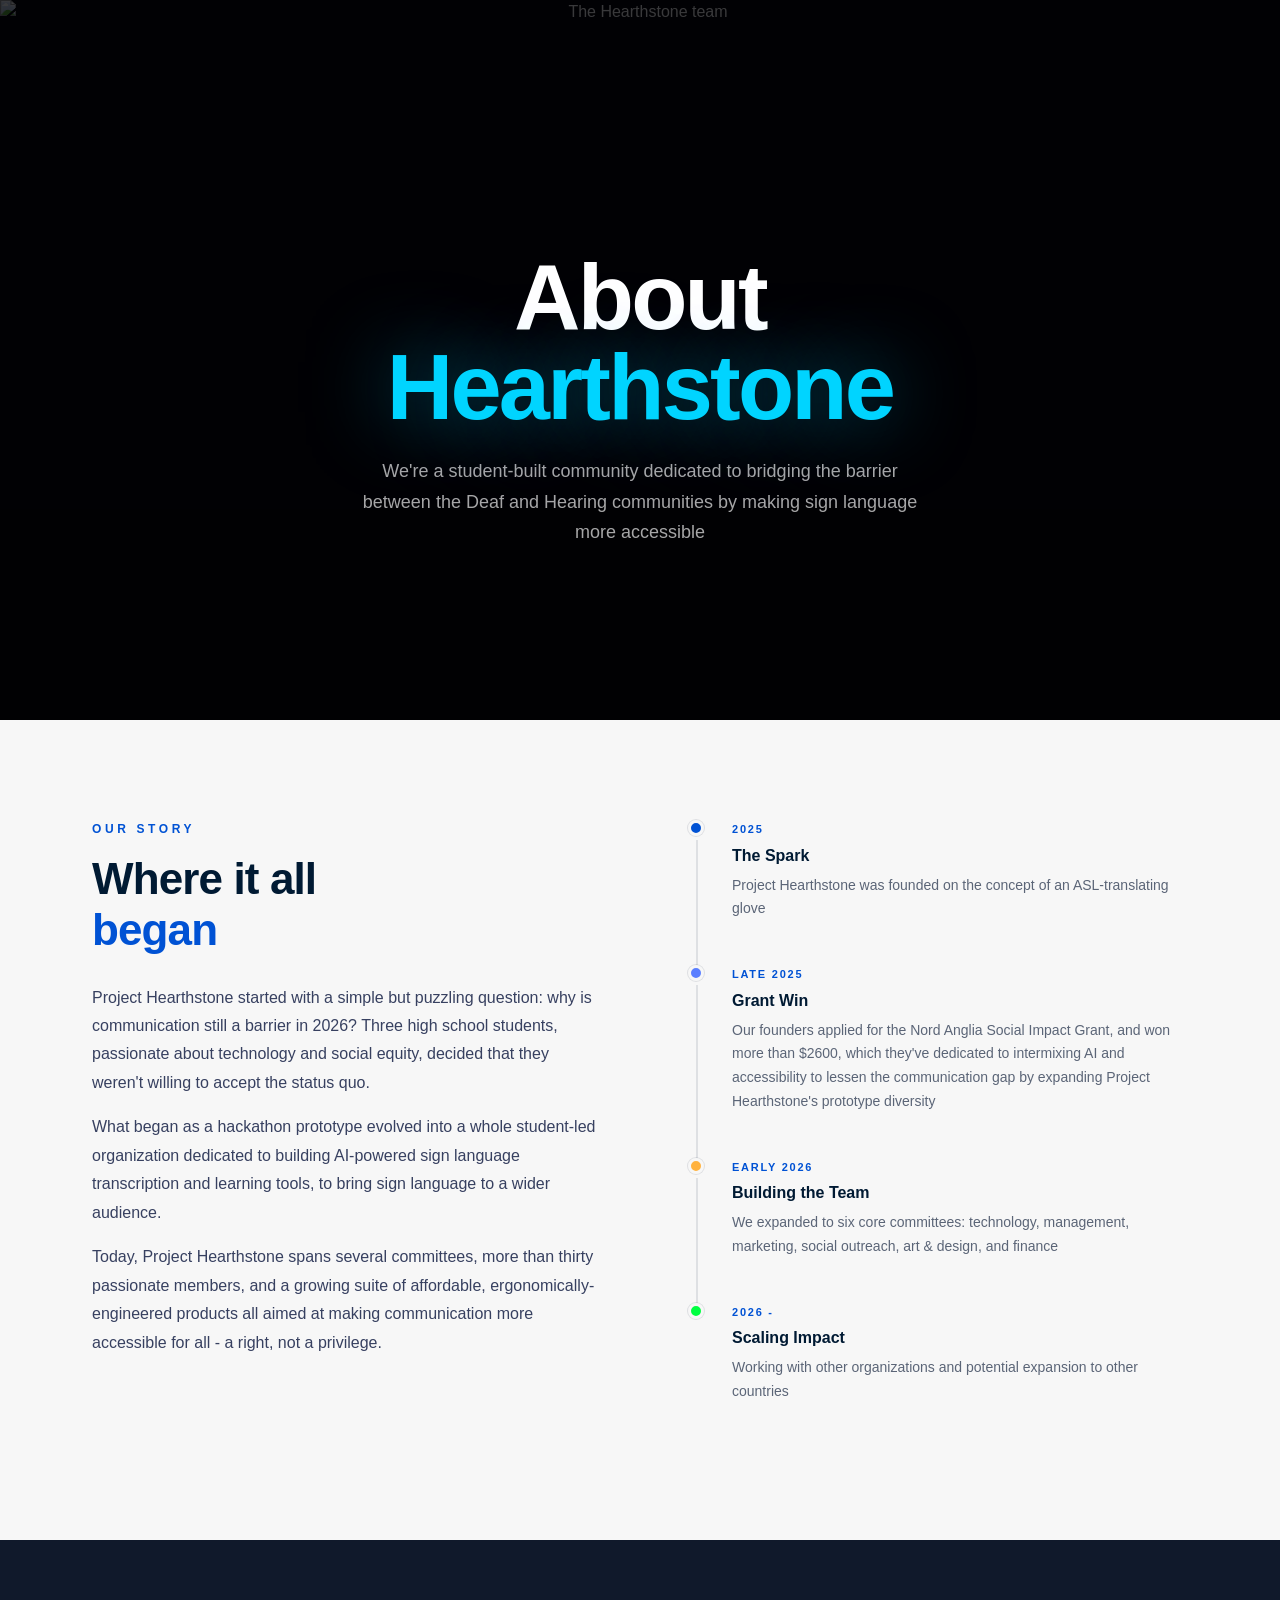
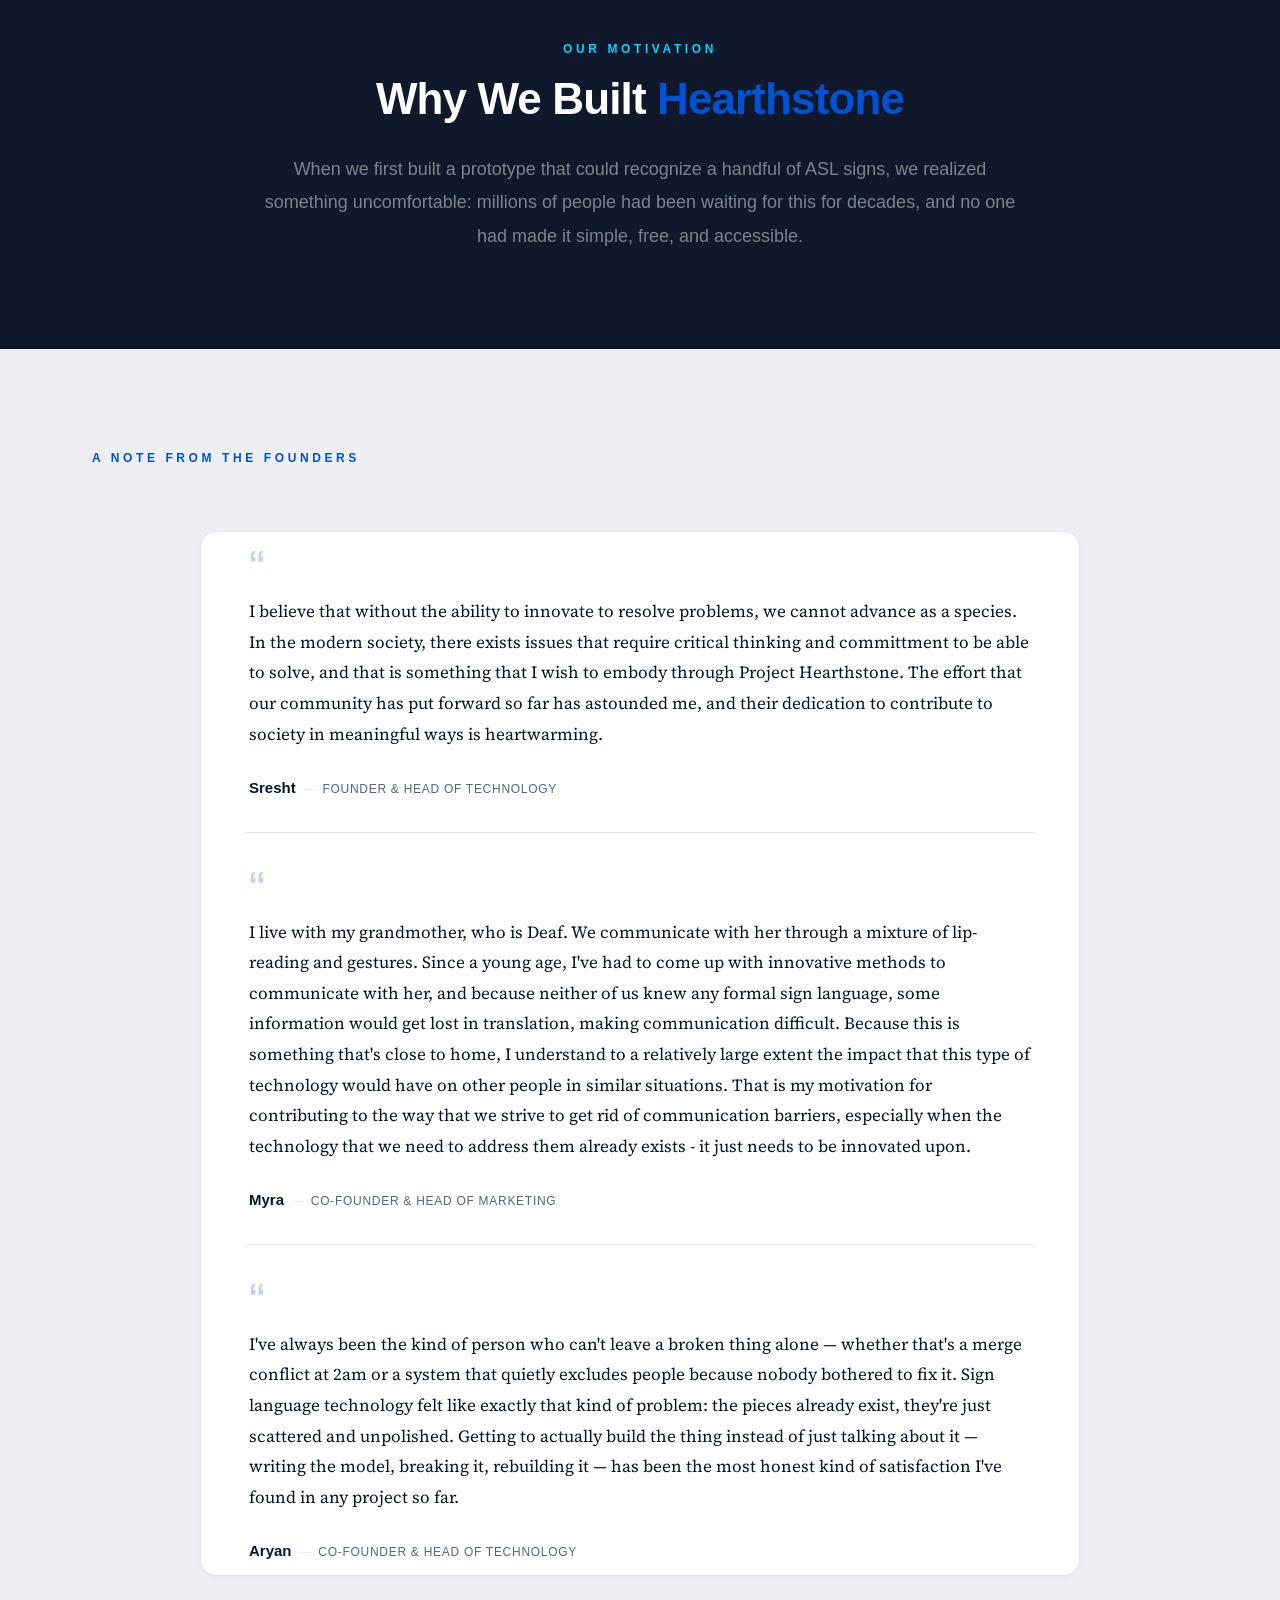
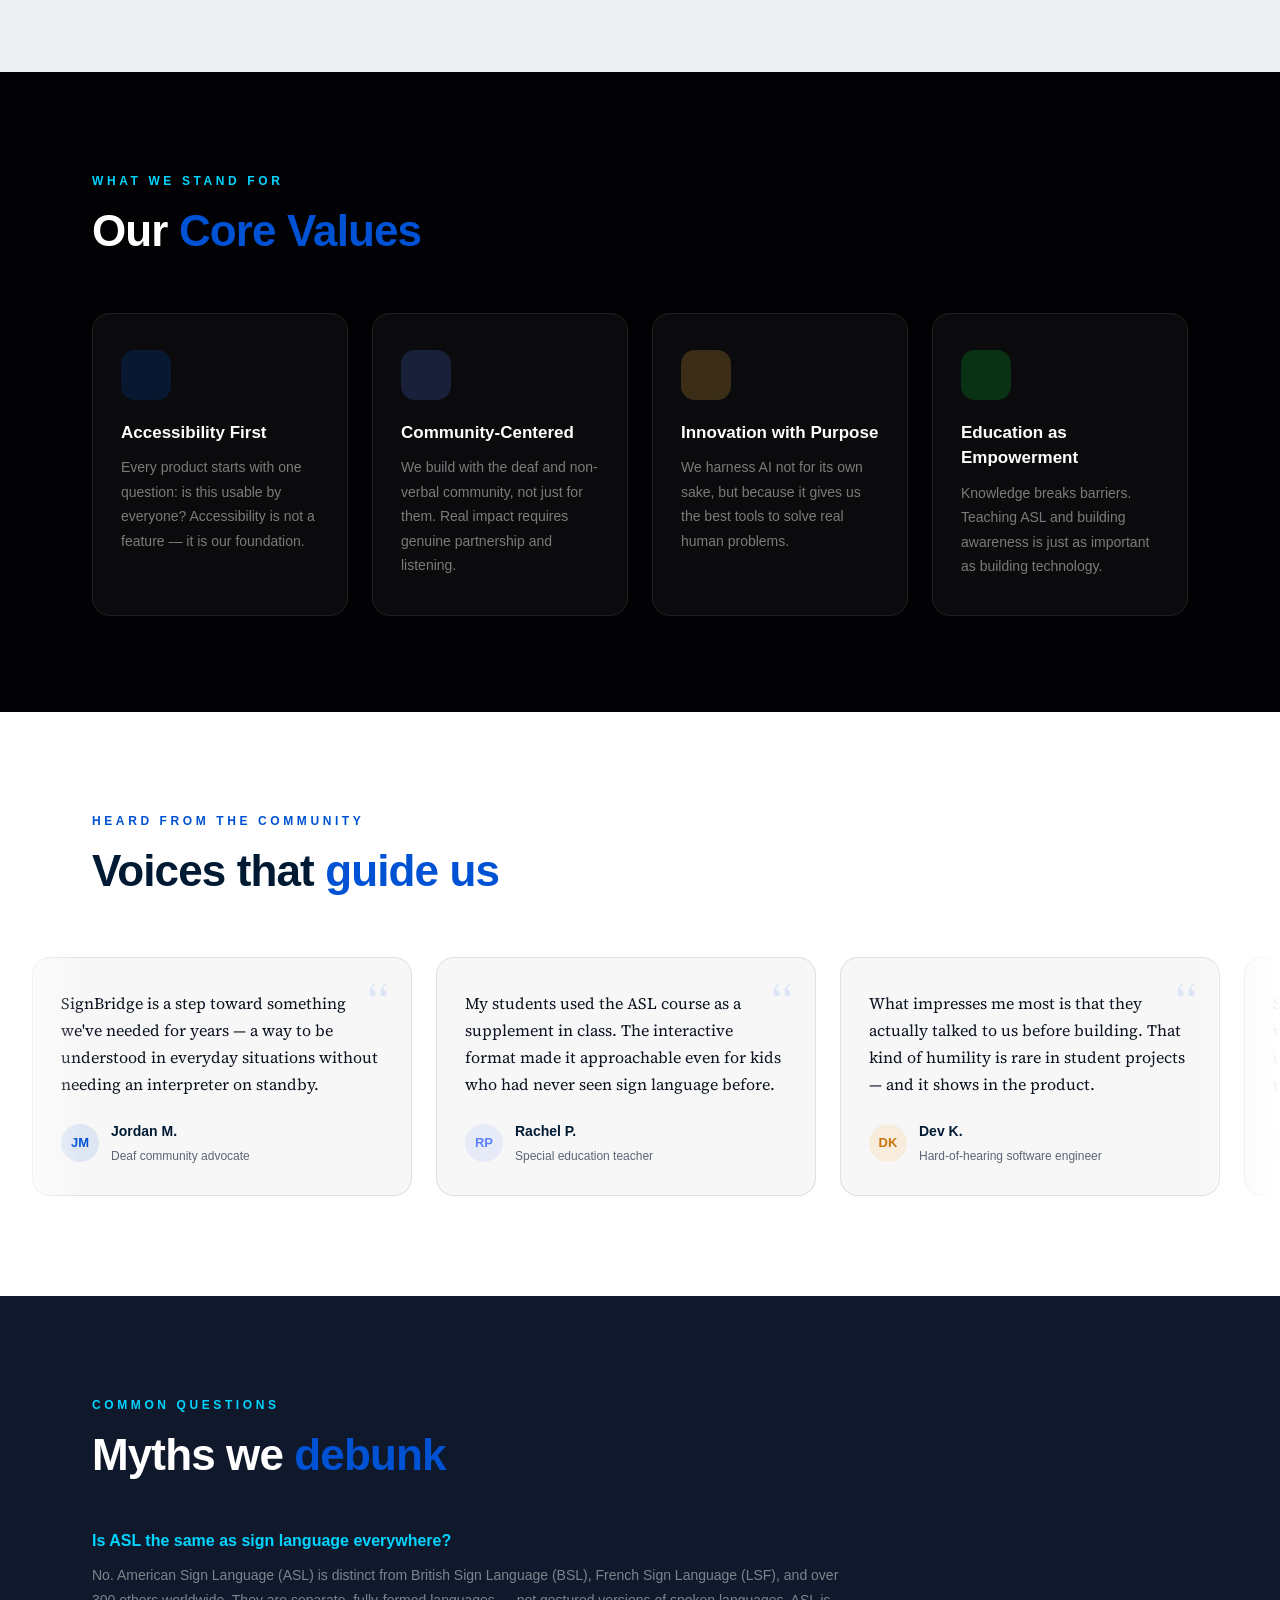
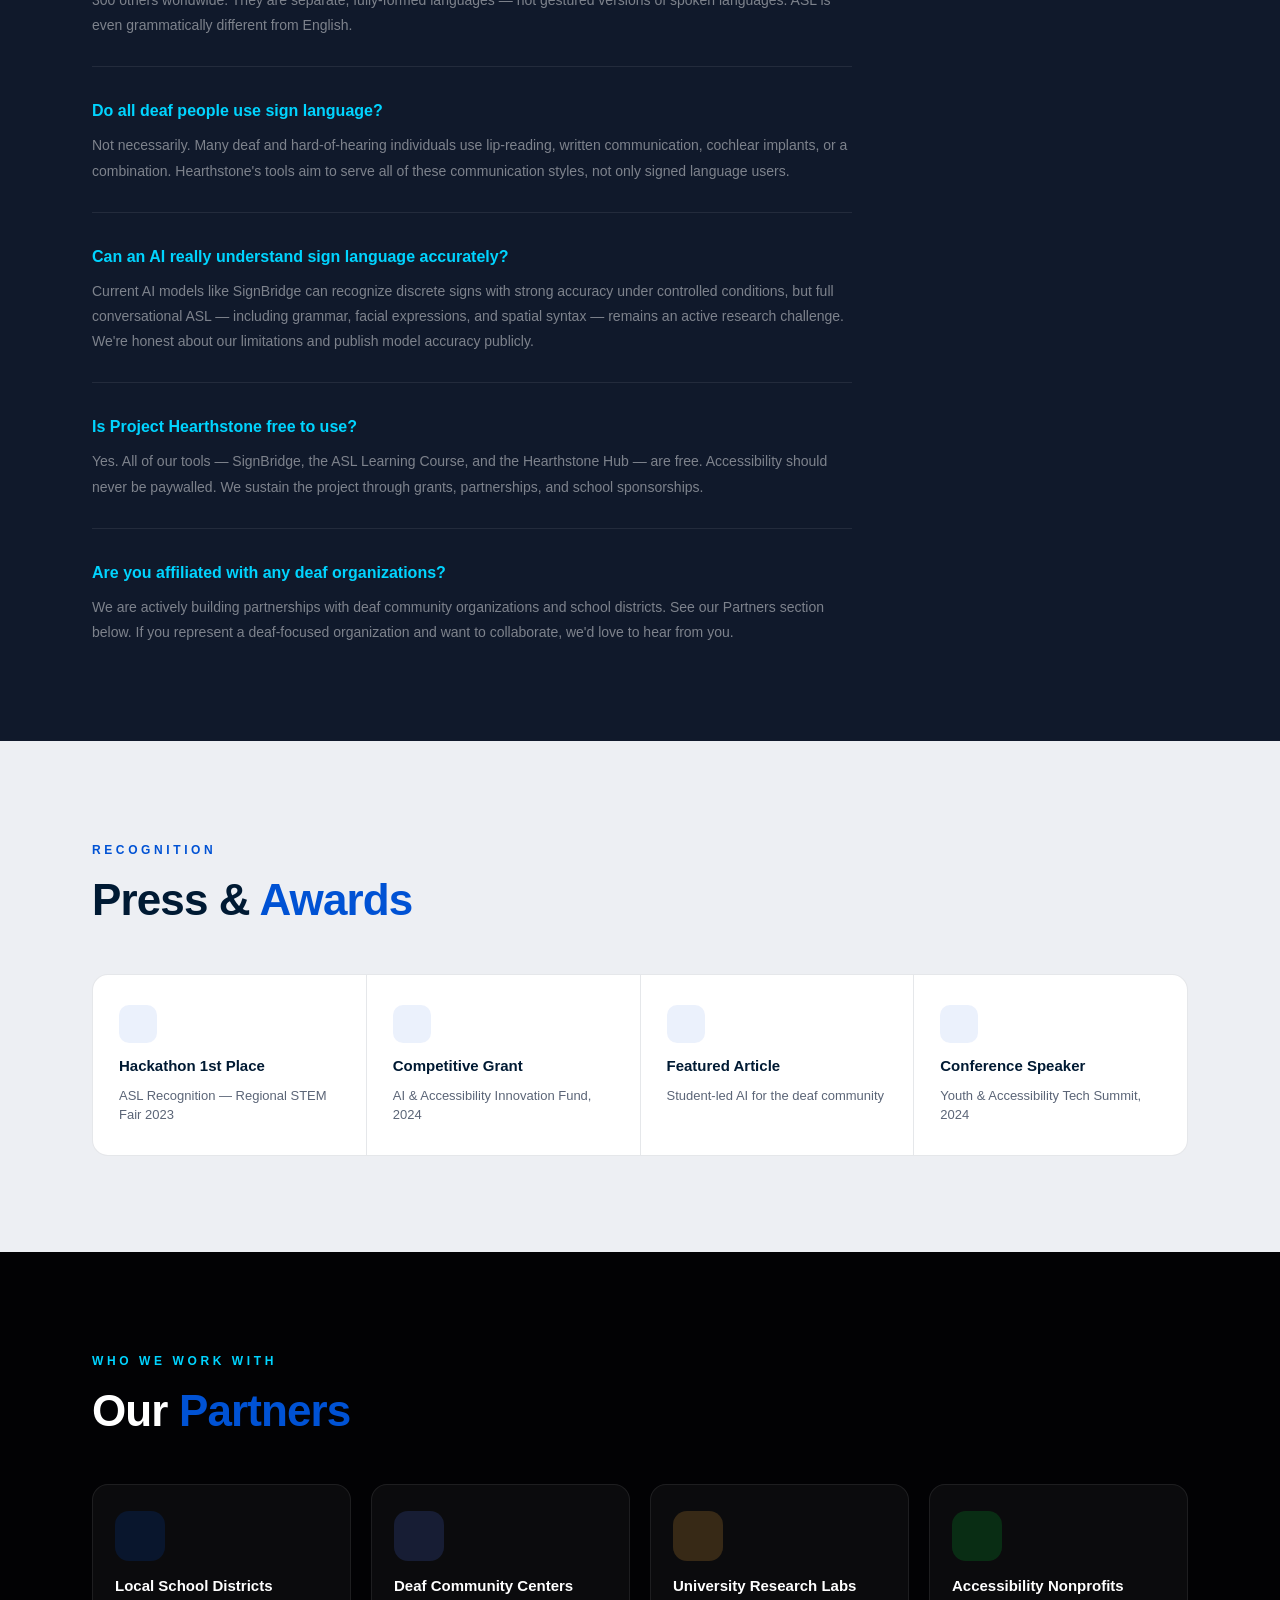
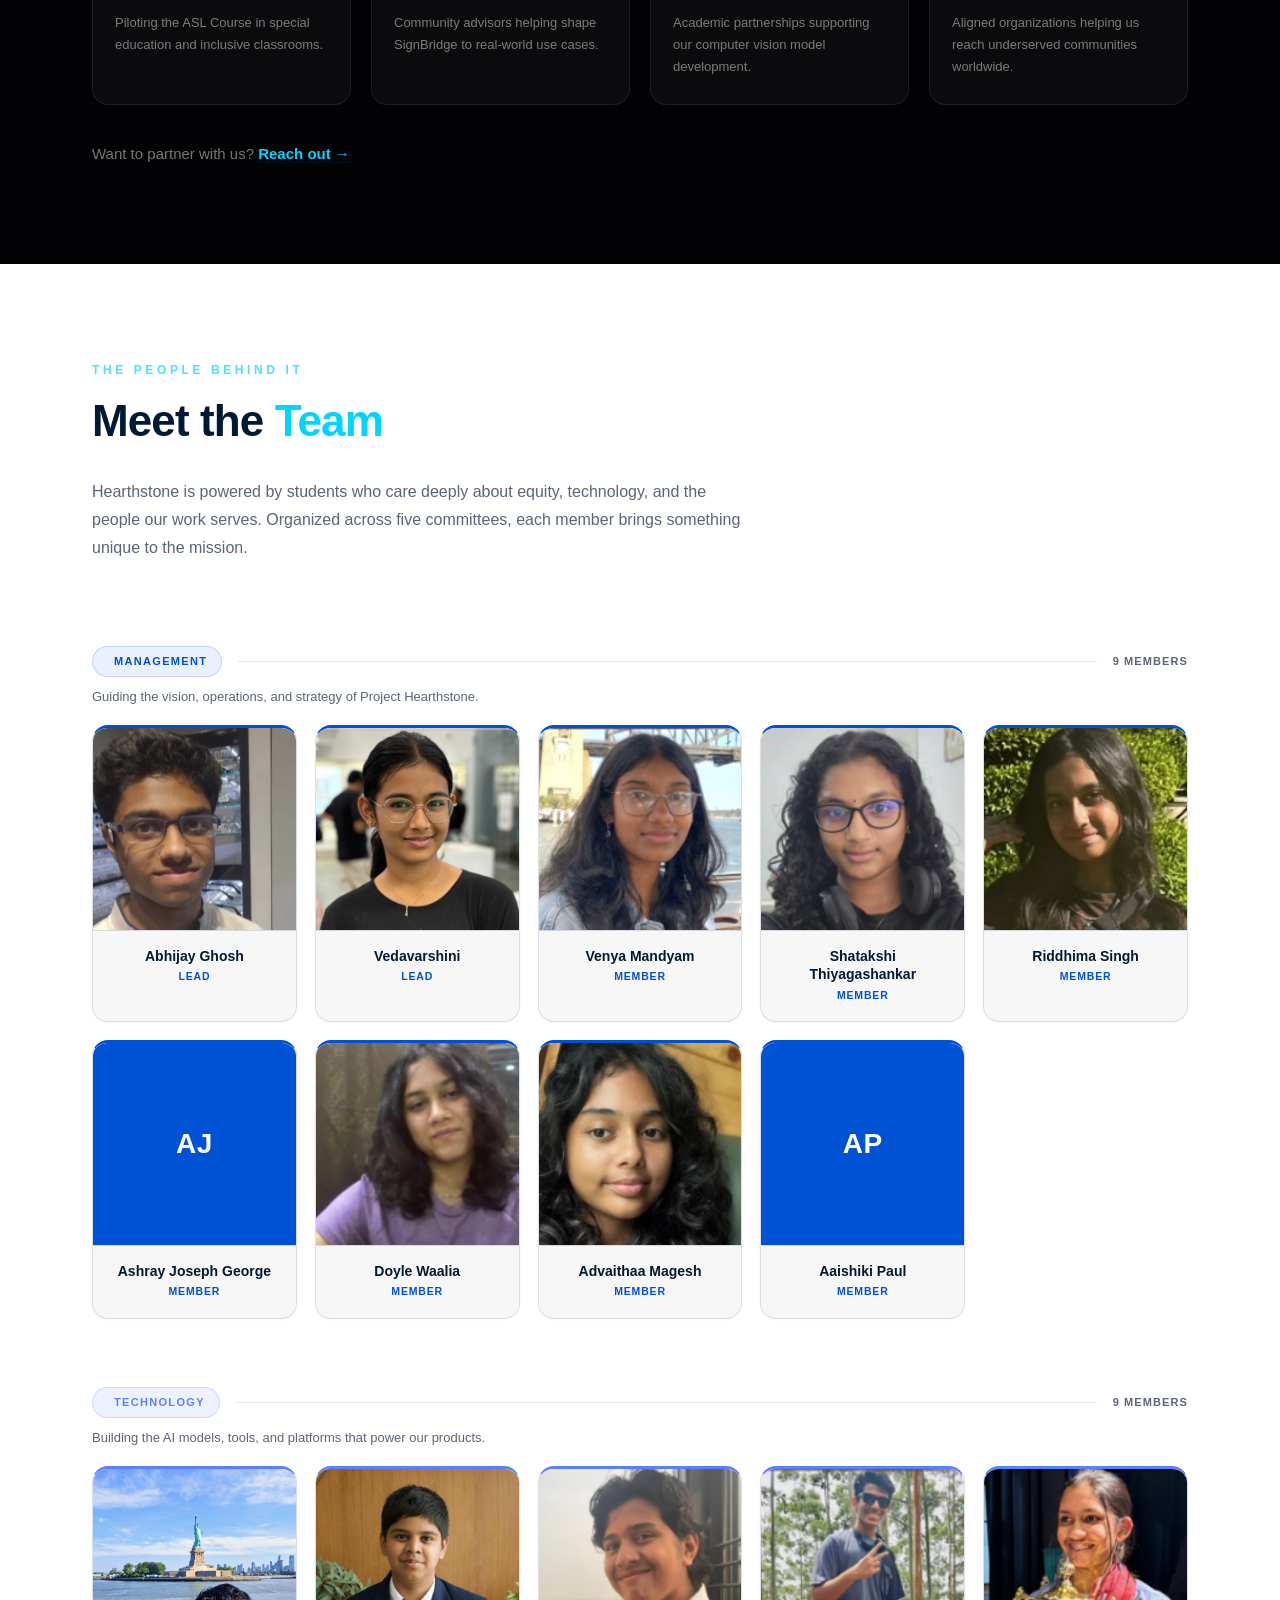
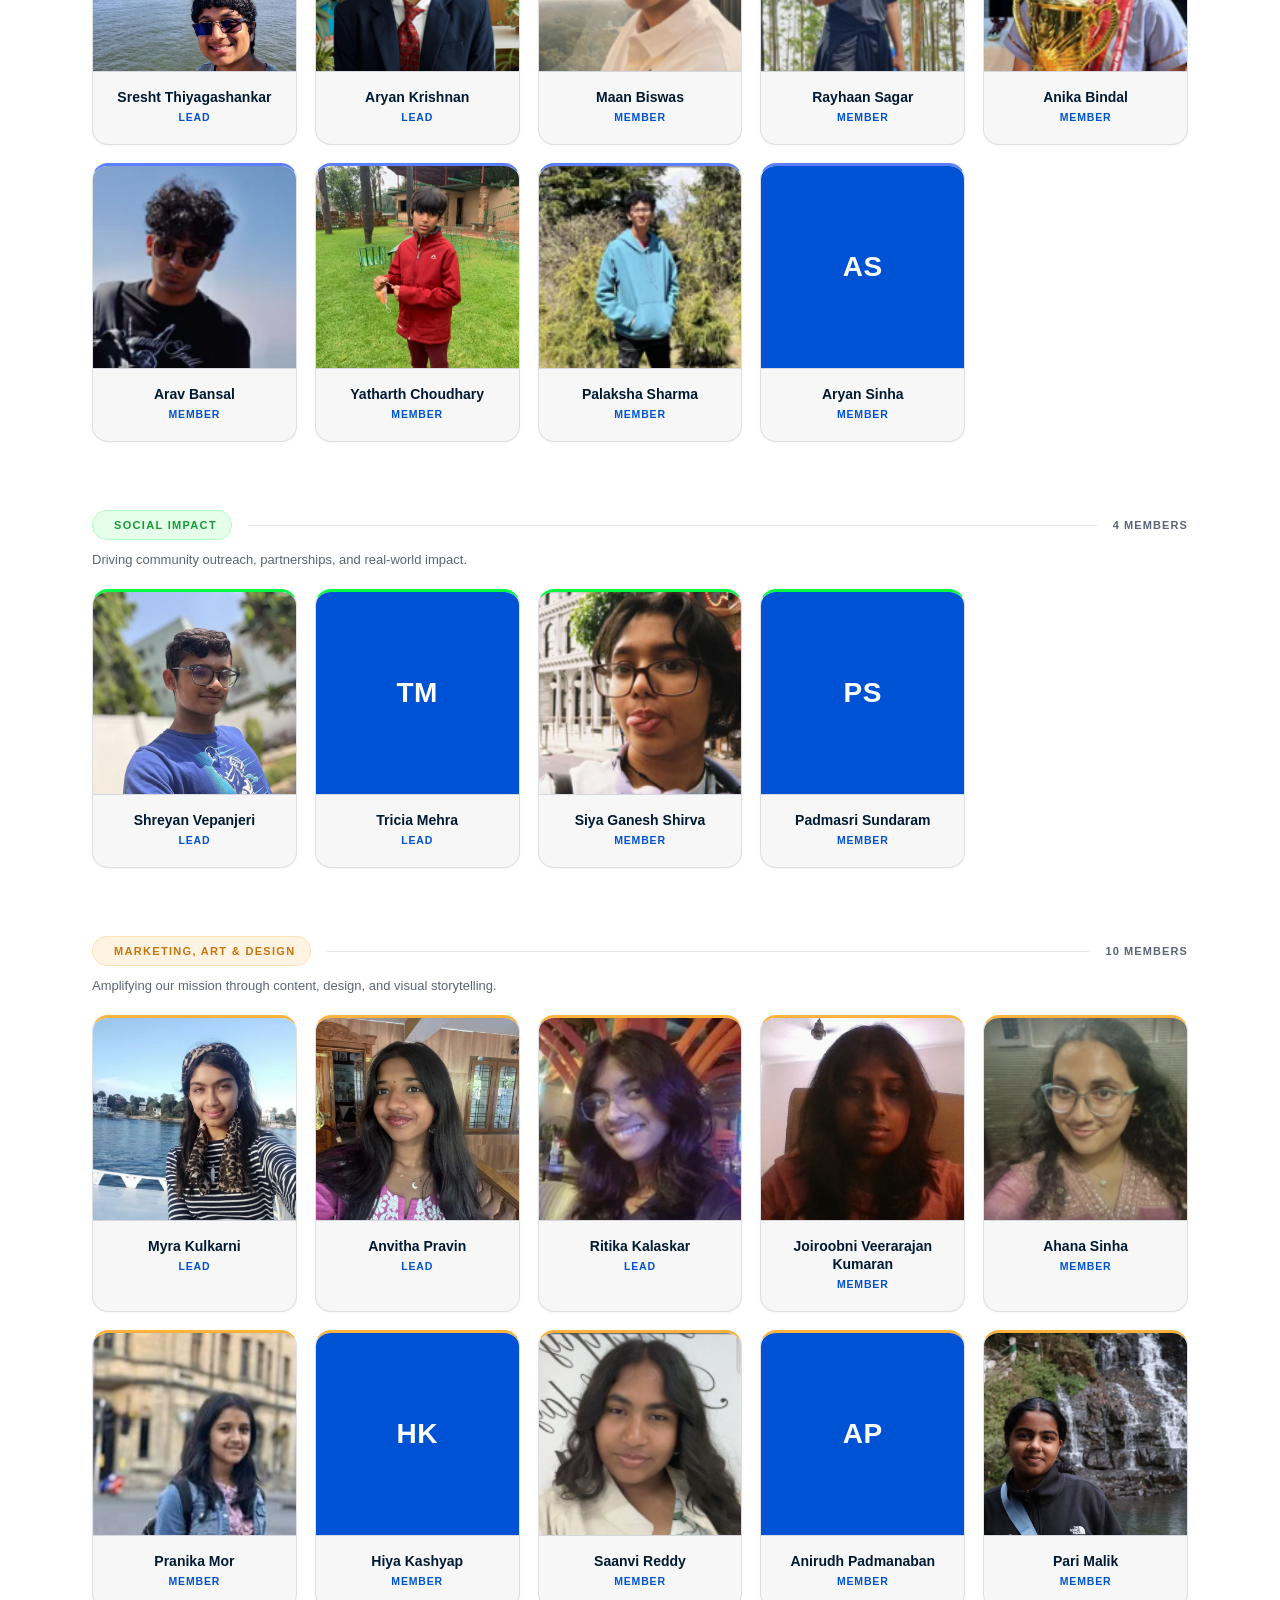
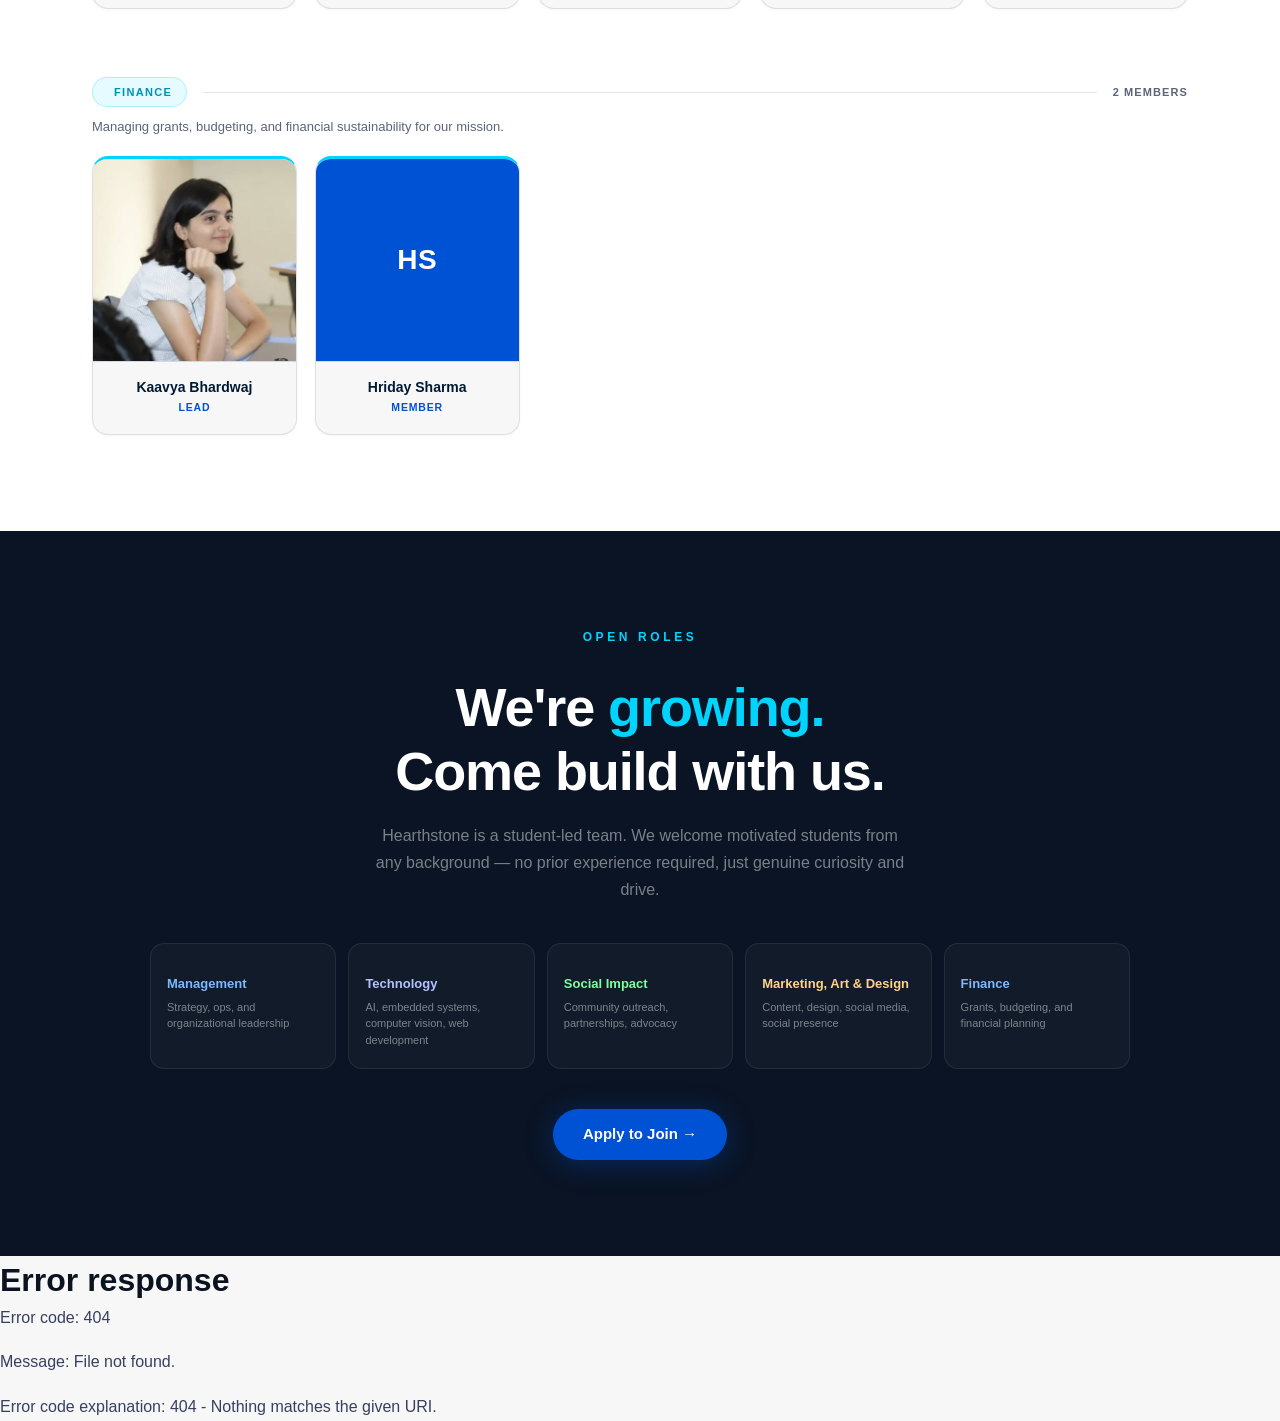
==== commit 4c68885a: "I finally stopped procrastinating ittt Now im gonna just land this coz im not paid enuf to nit it." ====
--- a/projecthearthstone.in/AboutUs/index.html
+++ b/projecthearthstone.in/AboutUs/index.html
@@ -144,7 +144,7 @@
           <div class="founder-note founder-note--e reveal-item" style="--delay:0.26s">
             <div class="founder-note-quote" aria-hidden="true">&ldquo;</div>
             <p class="founder-note-body">
-              I joined because I wanted to build something with real stakes, not just a class project. Watching it grow into a team and a real set of tools people use has been the most rewarding part of this for me.
+              I've always been the kind of person who can't leave a broken thing alone — whether that's a merge conflict at 2am or a system that quietly excludes people because nobody bothered to fix it. Sign language technology felt like exactly that kind of problem: the pieces already exist, they're just scattered and unpolished. Getting to actually build the thing instead of just talking about it — writing the model, breaking it, rebuilding it — has been the most honest kind of satisfaction I've found in any project so far.
             </p>
             <div class="founder-note-sig">
               <span class="sig-name">Aryan</span>
@@ -389,4 +389,4 @@
     <script src="script.js"></script>
     <script>lucide.createIcons();</script>
   </body>
-</html>+</html>
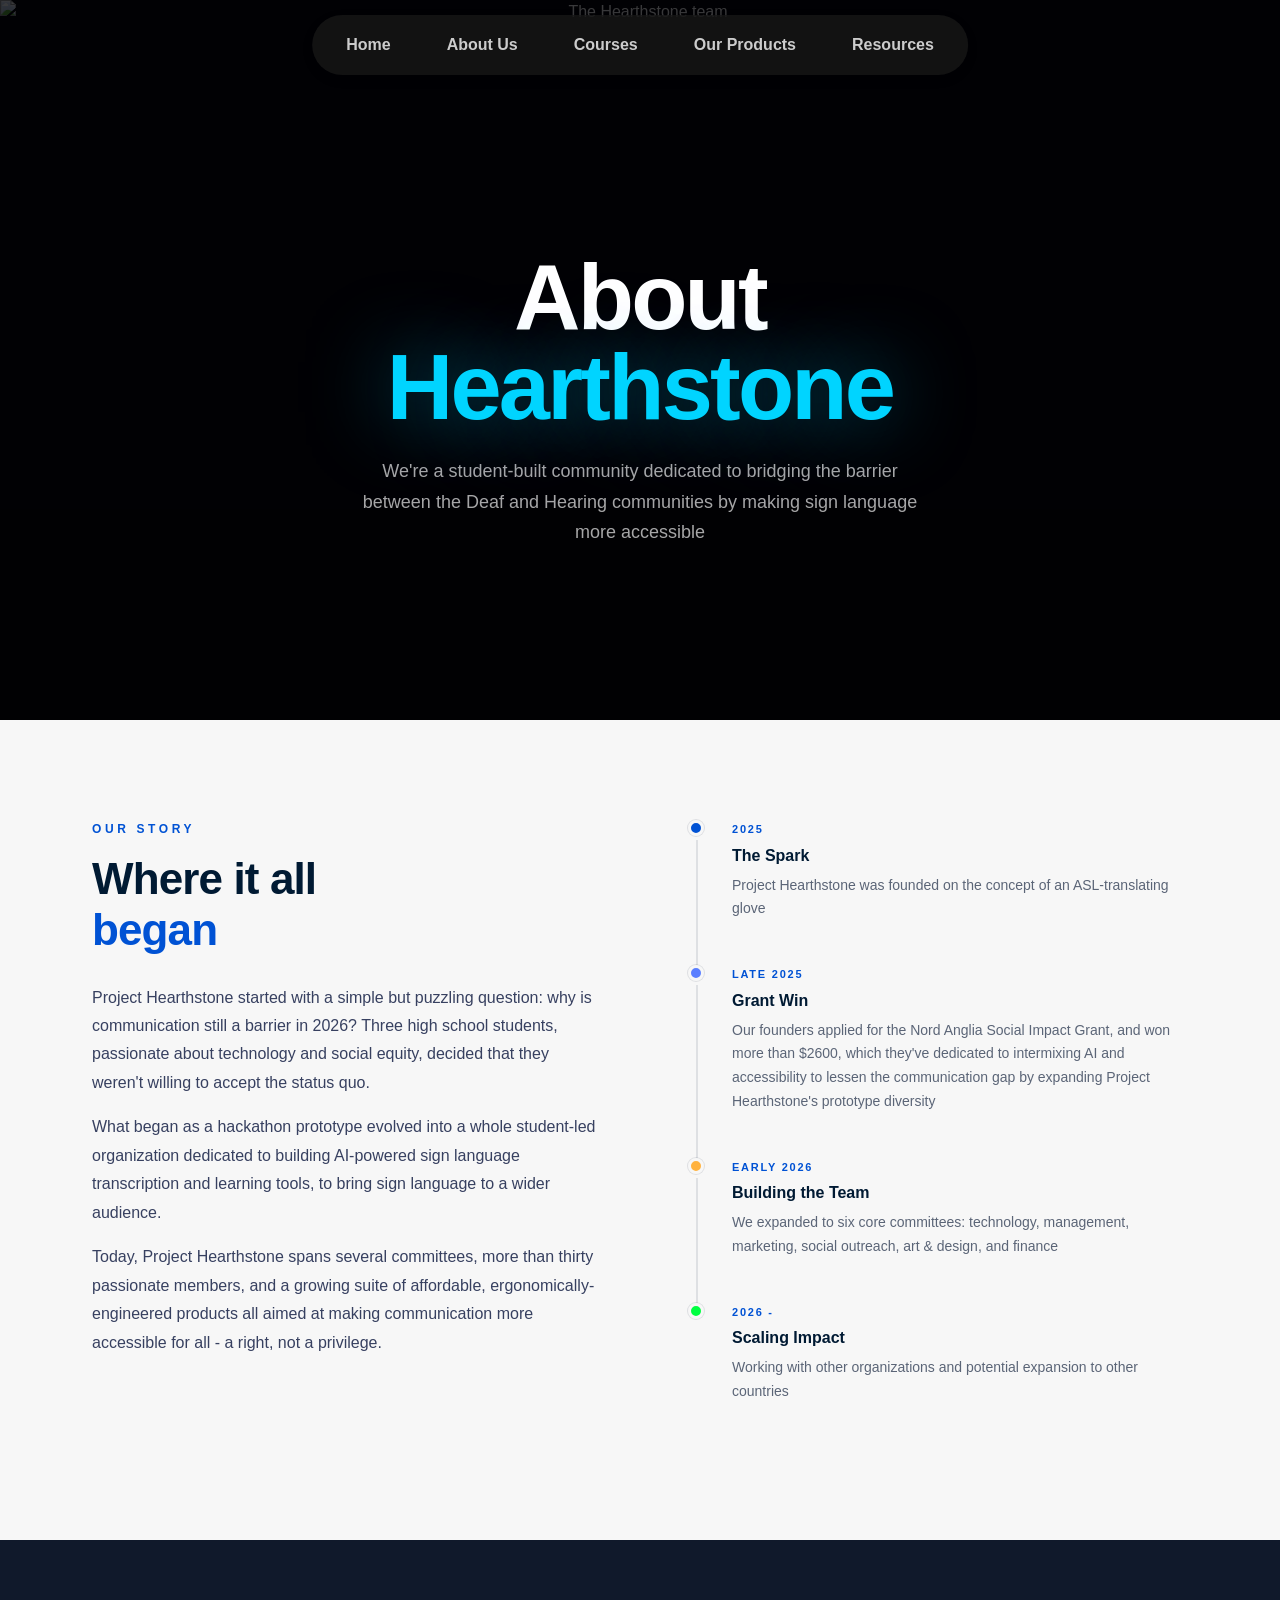
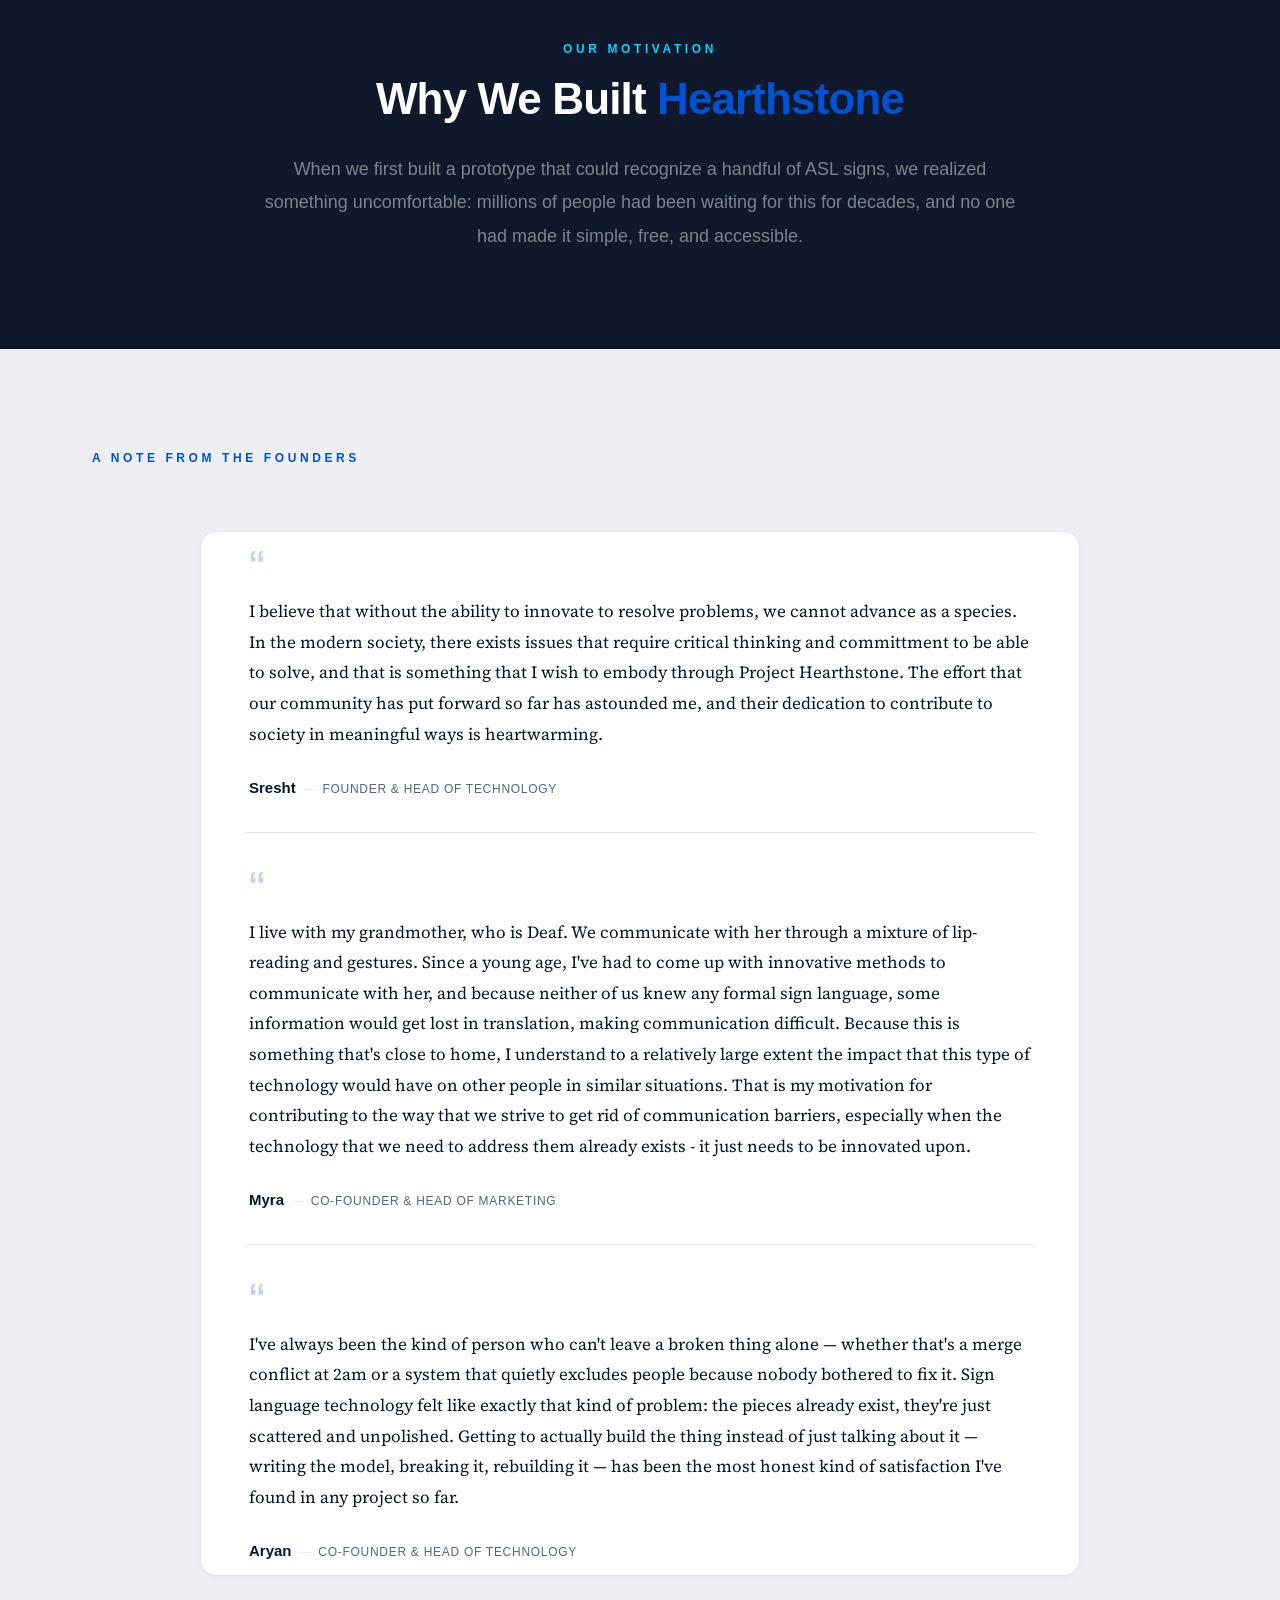
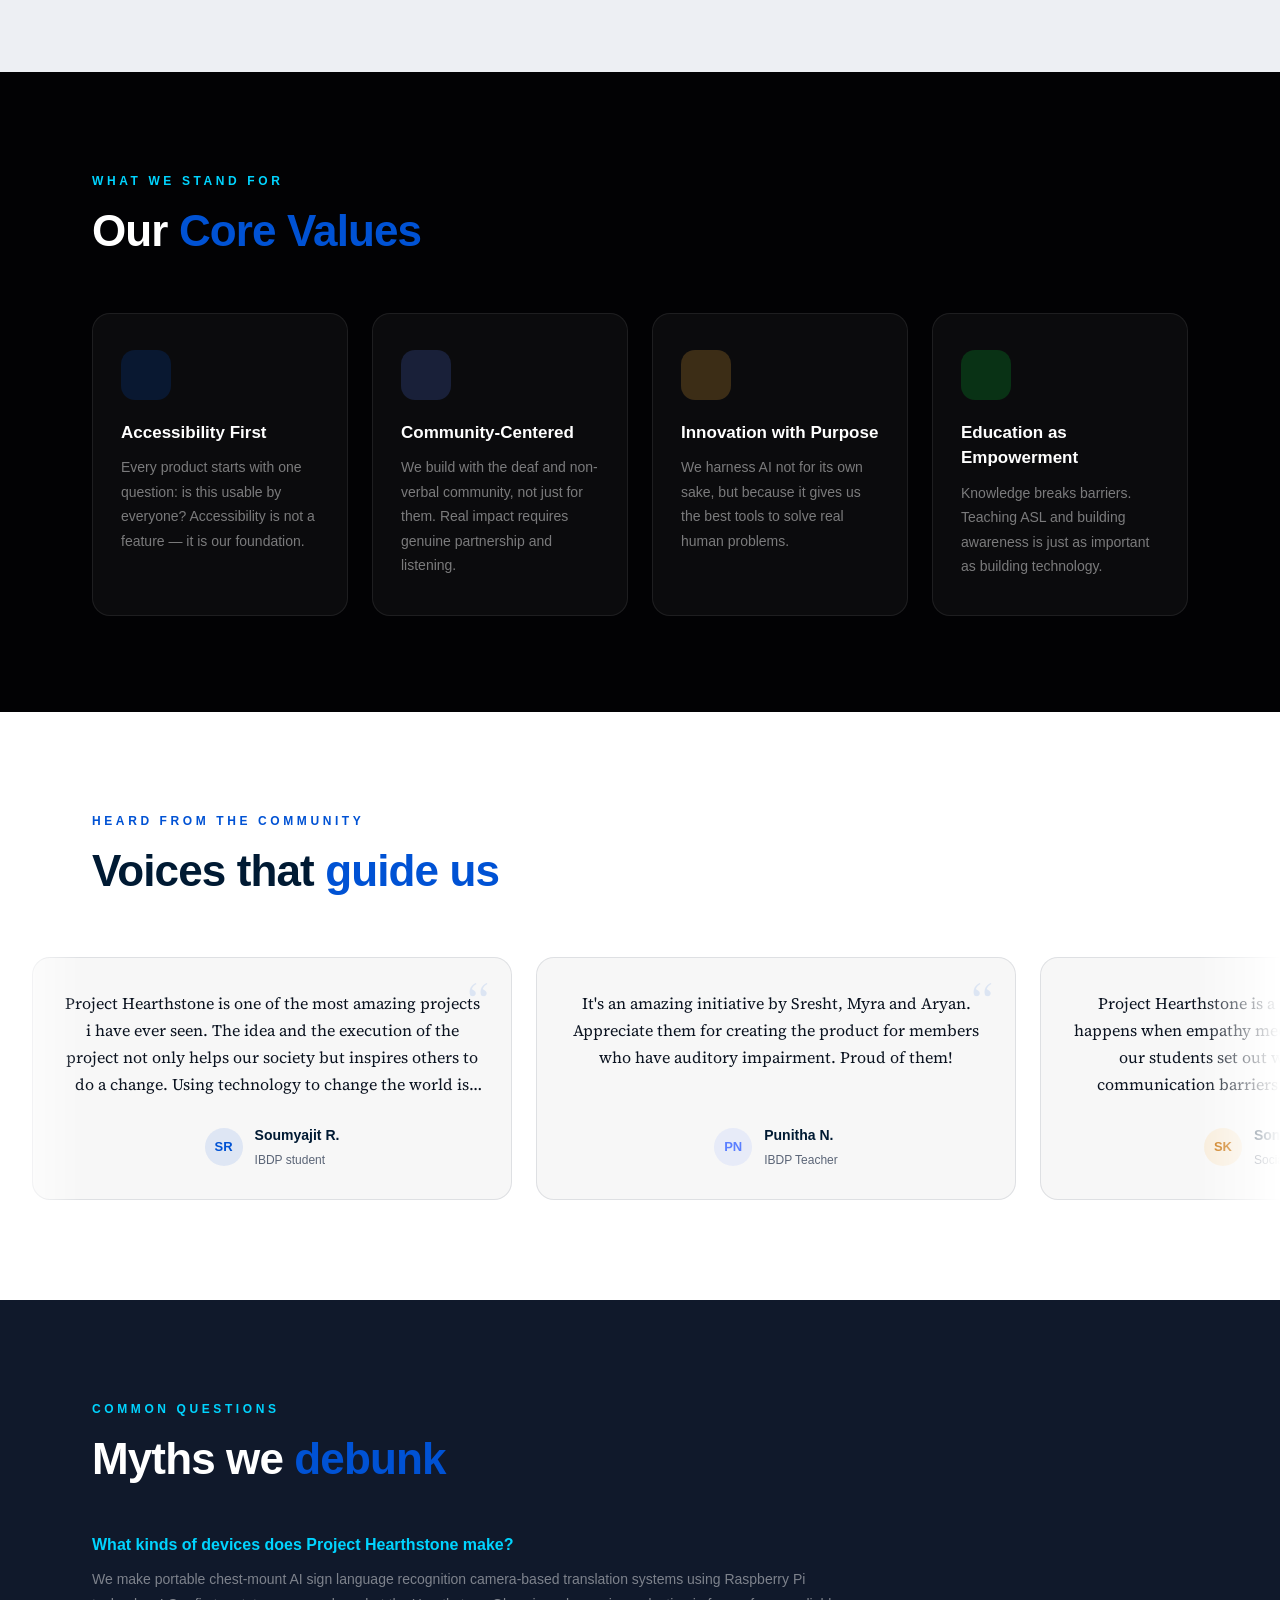
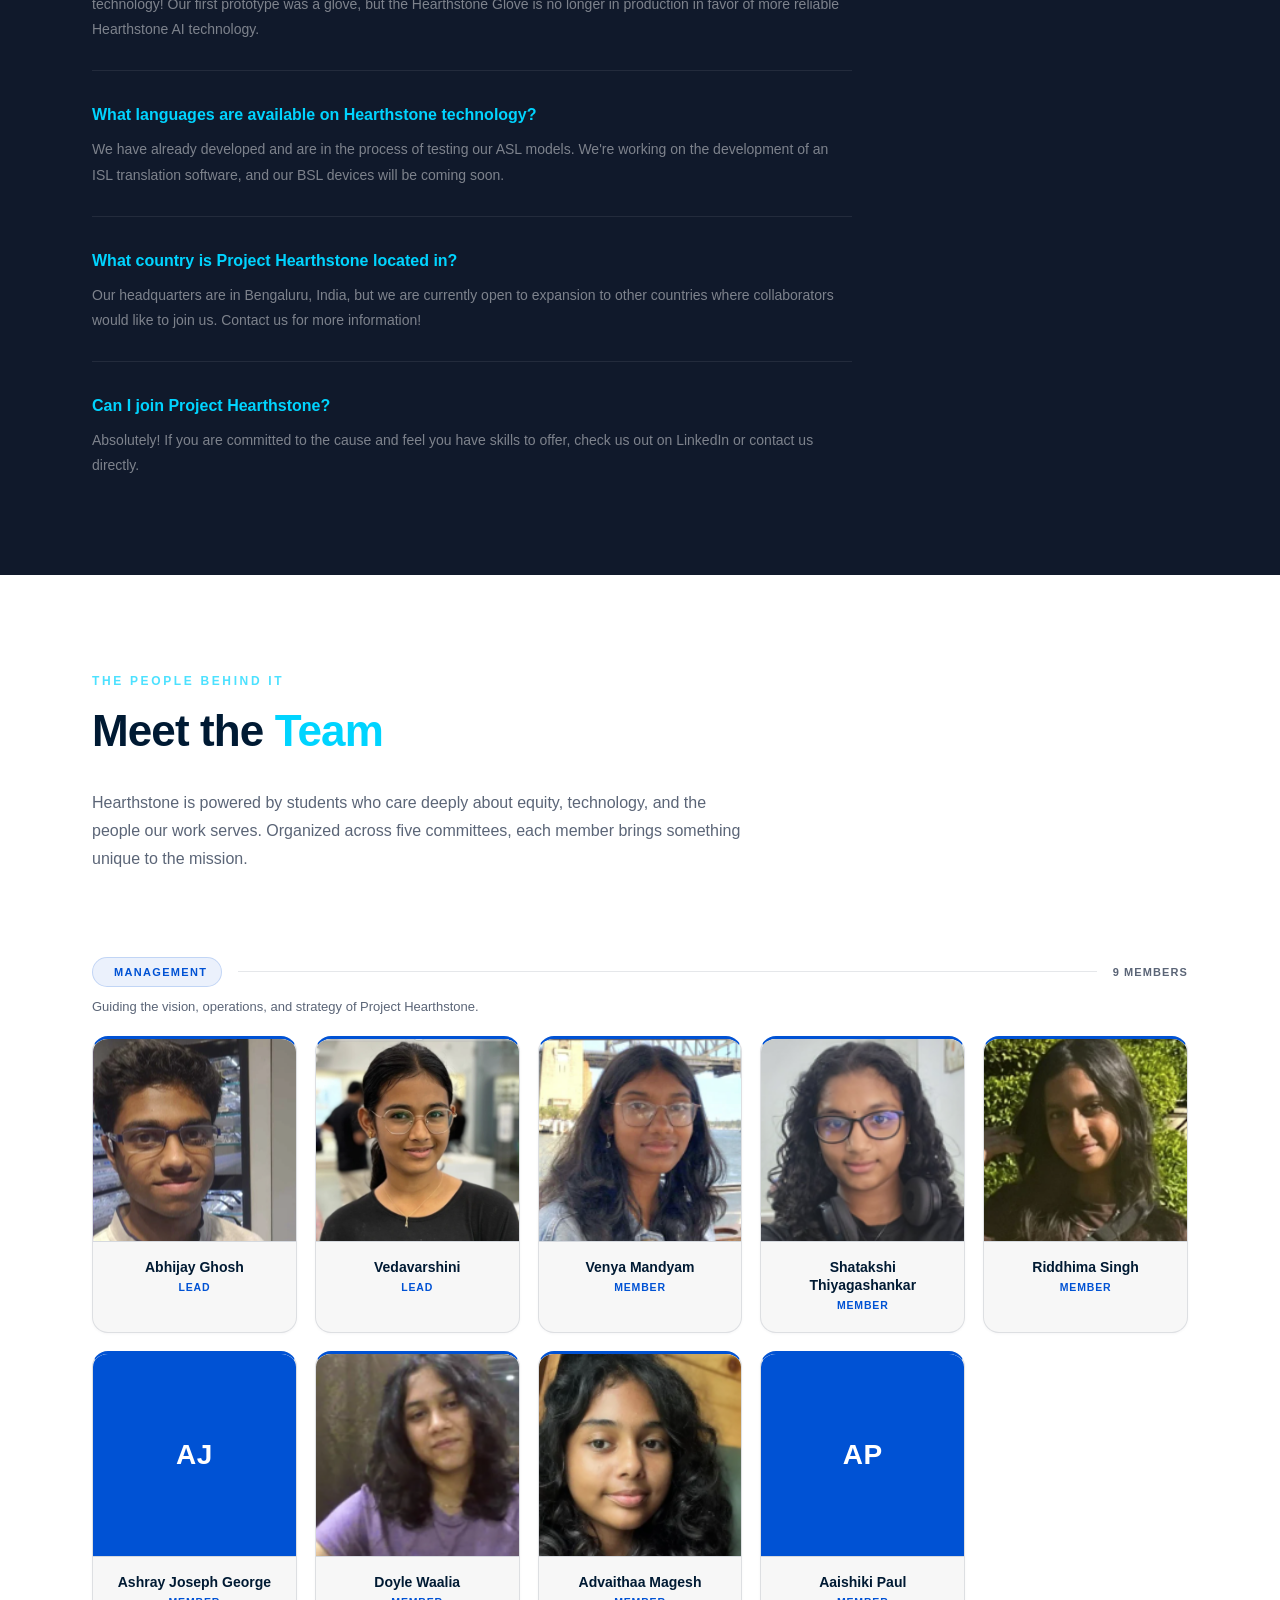
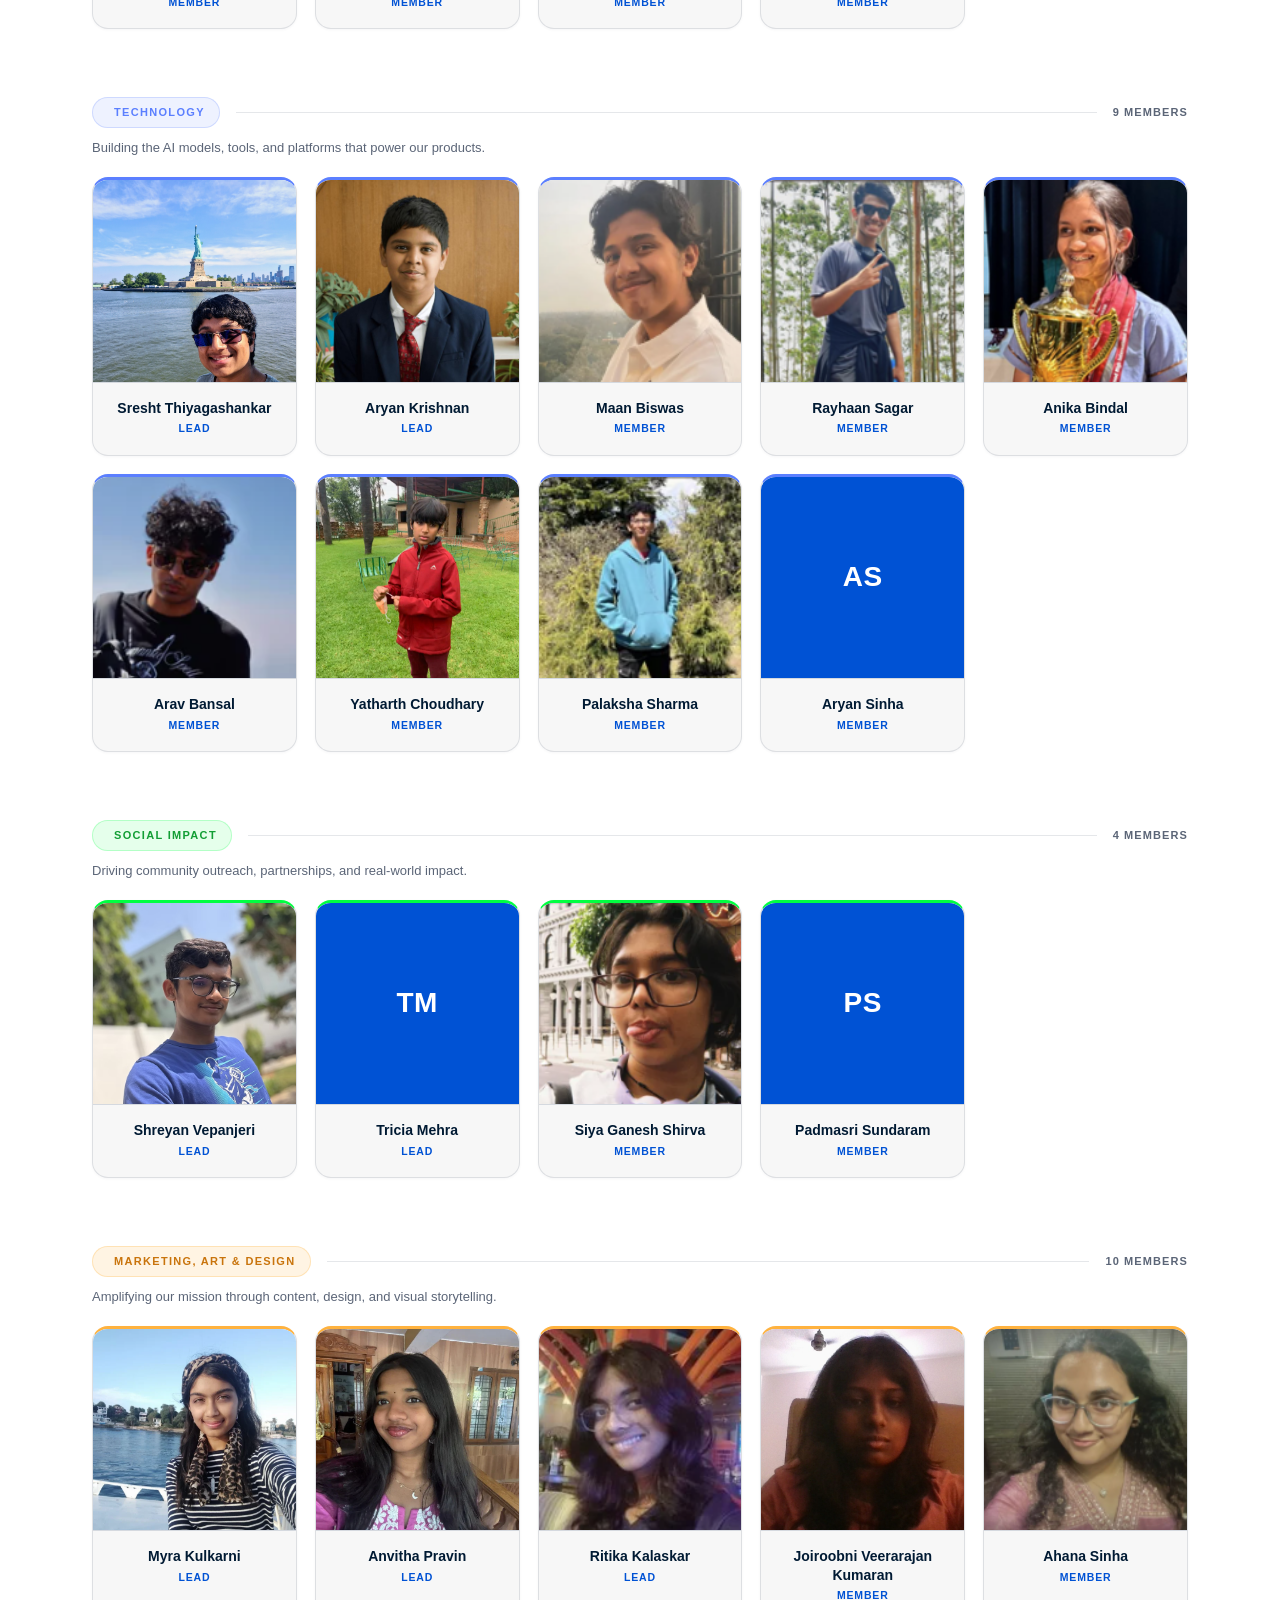
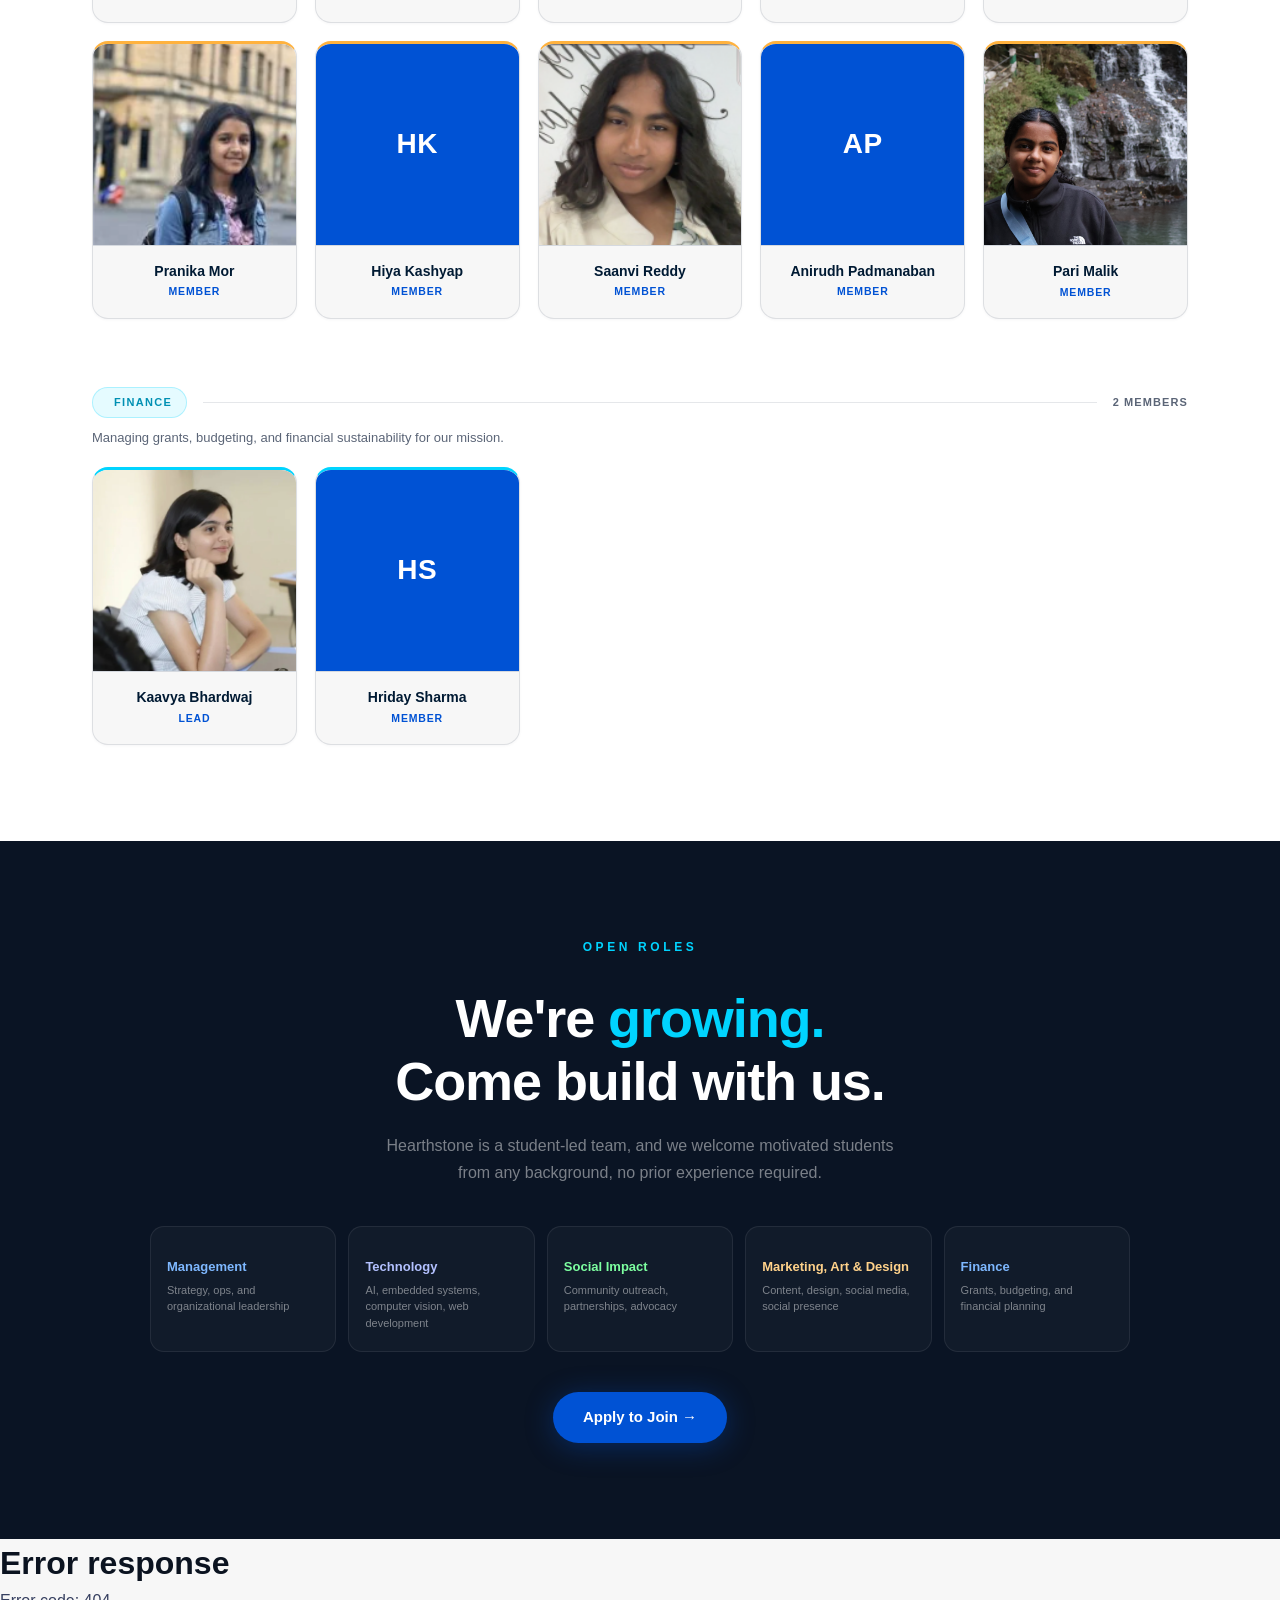
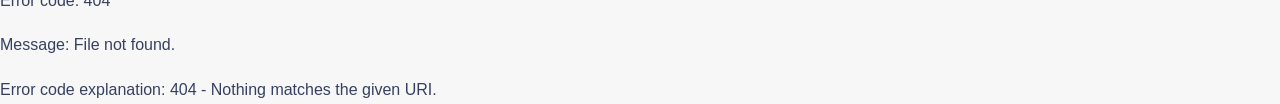
==== commit f6fe5120: "website content update" ====
--- a/projecthearthstone.in/AboutUs/index.html
+++ b/projecthearthstone.in/AboutUs/index.html
@@ -199,34 +199,40 @@
         <div class="voices-track" id="voices-track">
           <div class="voice-card">
             <div class="voice-quote-mark" aria-hidden="true">&ldquo;</div>
-            <p class="voice-text">SignBridge is a step toward something we've needed for years — a way to be understood in everyday situations without needing an interpreter on standby.</p>
+            <p class="voice-text">Project Hearthstone is one of the most amazing projects i have ever seen. The idea and the execution of the project not only helps our society but inspires others to do a change. Using technology to change the world is one of the most ideal way of utilizing your time. Giving this power to others to innovate and help is what this project does. It really does change lives.</p>
             <div class="voice-author">
-              <div class="voice-avatar voice-avatar--a">JM</div>
+              <div class="voice-avatar voice-avatar--a">SR</div>
               <div>
-                <p class="voice-name">Jordan M.</p>
-                <p class="voice-role">Deaf community advocate</p>
+                <p class="voice-name">Soumyajit R.</p>
+                <p class="voice-role">IBDP student</p>
               </div>
             </div>
           </div>
           <div class="voice-card">
             <div class="voice-quote-mark" aria-hidden="true">&ldquo;</div>
-            <p class="voice-text">My students used the ASL course as a supplement in class. The interactive format made it approachable even for kids who had never seen sign language before.</p>
+            <p class="voice-text">It's an amazing initiative by Sresht, Myra and Aryan. Appreciate them for creating the product for members who have auditory impairment. Proud of them!</p>
             <div class="voice-author">
-              <div class="voice-avatar voice-avatar--d">RP</div>
+              <div class="voice-avatar voice-avatar--d">PN</div>
               <div>
-                <p class="voice-name">Rachel P.</p>
-                <p class="voice-role">Special education teacher</p>
+                <p class="voice-name">Punitha N.</p>
+                <p class="voice-role">IBDP Teacher</p>
               </div>
             </div>
           </div>
           <div class="voice-card">
             <div class="voice-quote-mark" aria-hidden="true">&ldquo;</div>
-            <p class="voice-text">What impresses me most is that they actually talked to us before building. That kind of humility is rare in student projects — and it shows in the product.</p>
+            <p class="voice-text">Project Hearthstone is a shining example of what happens when empathy meets innovation.
+
+At Oakridge, our students set out with one goal: to break communication barriers for the Deaf community. Through Project Hearthstone, they built a solution to help decode language into ASL — giving voice to those who communicate differently.
+
+What makes me most proud is that this wasn't just a tech project. It was driven by compassion, collaboration, and the true spirit of the IB Learner Profile — being caring, reflective, and principled.
+
+Project Hearthstone reminds us that small teams of students can create big impact. It's not just changing how we communicate, it's changing how we see each other.</p>
             <div class="voice-author">
-              <div class="voice-avatar voice-avatar--e">DK</div>
+              <div class="voice-avatar voice-avatar--e">SK</div>
               <div>
-                <p class="voice-name">Dev K.</p>
-                <p class="voice-role">Hard-of-hearing software engineer</p>
+                <p class="voice-name">Sonia K.</p>
+                <p class="voice-role">Social Impact Lead</p>
               </div>
             </div>
           </div>
@@ -242,29 +248,25 @@
         </div>
         <div class="faq-list">
           <div class="faq-item reveal-item" style="--delay:0s">
-            <h4 class="faq-q">Is ASL the same as sign language everywhere?</h4>
-            <p class="faq-a">No. American Sign Language (ASL) is distinct from British Sign Language (BSL), French Sign Language (LSF), and over 300 others worldwide. They are separate, fully-formed languages — not gestured versions of spoken languages. ASL is even grammatically different from English.</p>
+            <h4 class="faq-q">What kinds of devices does Project Hearthstone make?</h4>
+            <p class="faq-a">We make portable chest-mount AI sign language recognition camera-based translation systems using Raspberry Pi technology! Our first prototype was a glove, but the Hearthstone Glove is no longer in production in favor of more reliable Hearthstone AI technology.</p>
           </div>
           <div class="faq-item reveal-item" style="--delay:0.06s">
-            <h4 class="faq-q">Do all deaf people use sign language?</h4>
-            <p class="faq-a">Not necessarily. Many deaf and hard-of-hearing individuals use lip-reading, written communication, cochlear implants, or a combination. Hearthstone's tools aim to serve all of these communication styles, not only signed language users.</p>
+            <h4 class="faq-q">What languages are available on Hearthstone technology?</h4>
+            <p class="faq-a">We have already developed and are in the process of testing our ASL models. We're working on the development of an ISL translation software, and our BSL devices will be coming soon.</p>
           </div>
           <div class="faq-item reveal-item" style="--delay:0.12s">
-            <h4 class="faq-q">Can an AI really understand sign language accurately?</h4>
-            <p class="faq-a">Current AI models like SignBridge can recognize discrete signs with strong accuracy under controlled conditions, but full conversational ASL — including grammar, facial expressions, and spatial syntax — remains an active research challenge. We're honest about our limitations and publish model accuracy publicly.</p>
+            <h4 class="faq-q">What country is Project Hearthstone located in?</h4>
+            <p class="faq-a">Our headquarters are in Bengaluru, India, but we are currently open to expansion to other countries where collaborators would like to join us. Contact us for more information!</p>
           </div>
           <div class="faq-item reveal-item" style="--delay:0.18s">
-            <h4 class="faq-q">Is Project Hearthstone free to use?</h4>
-            <p class="faq-a">Yes. All of our tools — SignBridge, the ASL Learning Course, and the Hearthstone Hub — are free. Accessibility should never be paywalled. We sustain the project through grants, partnerships, and school sponsorships.</p>
-          </div>
-          <div class="faq-item reveal-item" style="--delay:0.24s">
-            <h4 class="faq-q">Are you affiliated with any deaf organizations?</h4>
-            <p class="faq-a">We are actively building partnerships with deaf community organizations and school districts. See our Partners section below. If you represent a deaf-focused organization and want to collaborate, we'd love to hear from you.</p>
-          </div>
-        </div>
-      </div>
-    </section>
-
+            <h4 class="faq-q">Can I join Project Hearthstone?</h4>
+            <p class="faq-a">Absolutely! If you are committed to the cause and feel you have skills to offer, check us out on LinkedIn or contact us directly.</p>
+          </div>
+        </div>
+      </div>
+    </section>
+<!-- 
     <section class="section press-section theme-light--alt" id="press">
       <div class="section-inner">
         <div class="press-header reveal-group">
@@ -331,7 +333,7 @@
           Want to partner with us? <a href="contact.html" class="link">Reach out →</a>
         </p>
       </div>
-    </section>
+    </section> -->
 
     <section class="section team-full theme-light--surface" id="team">
       <div class="section-inner">
@@ -352,7 +354,7 @@
         <div class="join-inner reveal-group">
           <p class="section-label reveal-item">Open Roles</p>
           <h2 class="join-headline reveal-item">We're <em>growing.</em><br />Come build with us.</h2>
-          <p class="join-sub reveal-item" style="--delay:0.1s">Hearthstone is a student-led team. We welcome motivated students from any background — no prior experience required, just genuine curiosity and drive.</p>
+          <p class="join-sub reveal-item" style="--delay:0.1s">Hearthstone is a student-led team, and we welcome motivated students from any background, no prior experience required.</p>
           <div class="join-committees reveal-item" style="--delay:0.18s">
             <div class="join-role join-role--a">
               <span class="join-role-icon"><i data-lucide="briefcase"></i></span>
--- a/projecthearthstone.in/styles.css
+++ b/projecthearthstone.in/styles.css
@@ -807,7 +807,7 @@
 }
 
 .mv-content p {
-    max-width: 440px;
+    /* max-width: 440px; */
 }
 
 .mv-image {
@@ -878,9 +878,14 @@
 
 .bento-grid {
     display: grid;
-    grid-template-columns: 1.6fr 1fr;
+    grid-template-columns: 1fr 1fr;
     grid-template-rows: auto auto;
     gap: 20px;
+}
+
+.bento-card--wide {
+    grid-column: 1 / -1;
+    flex-direction: row;
 }
 
 .bento-card {
@@ -914,6 +919,29 @@
     justify-content: center;
 }
 
+.bento-card--wide .bento-img {
+    width: 42%;
+    aspect-ratio: auto;
+    flex-shrink: 0;
+}
+.bento-card.bento-card--wide {
+    flex-direction: row;
+    align-items: stretch;
+}   
+.bento-card.bento-card--wide .bento-img {
+    width: 42%;
+    aspect-ratio: auto;
+    flex-shrink: 0;
+    height: auto;
+}
+
+.bento-card.bento-card--wide .bento-body {
+    padding: 32px 36px;
+}
+
+.bento-card--wide .bento-body {
+    padding: 32px 36px;
+}
 .bento-img-photo {
     width: 100%;
     height: 100%;
@@ -1102,10 +1130,9 @@
     align-items: center;
     transition: transform 600ms cubic-bezier(0.22, 0.9, 0.23, 1);
     will-change: transform;
-    padding: 12px 0 50px;
+    padding: 40px 0 75px;
     box-sizing: border-box;
 }
-
 .update-card {
     flex: 0 0 360px;
     height: 440px;
--- a/projecthearthstone.in/AboutUs/style.css
+++ b/projecthearthstone.in/AboutUs/style.css
@@ -277,27 +277,14 @@
   gap: 24px;
   width: max-content;
   padding: 4px 0 4px 32px;
+  align-items: flex-start;
   animation: voicesScroll 36s linear infinite;
 }
-
 @keyframes voicesScroll {
   from { transform: translateX(0); }
   to   { transform: translateX(-50%); }
 }
 
-.voice-card {
-  background: var(--bg);
-  border: 1px solid var(--border-soft);
-  border-radius: 18px;
-  padding: 32px 28px 28px;
-  position: relative;
-  transition: transform 0.3s ease;
-  display: flex;
-  flex-direction: column;
-  gap: 20px;
-  width: 380px;
-  flex-shrink: 0;
-}
 
 
 .voice-quote-mark {
@@ -310,8 +297,45 @@
   opacity: 0.1;
 }
 
-.voice-text { font-family: var(--font-note); font-size: 16px; line-height: 1.7; color: var(--text); font-style: normal; margin: 0; flex: 1; }
-.voice-author { display: flex; align-items: center; gap: 12px; }
+
+
+.voice-card {
+  background: var(--bg);
+  border: 1px solid var(--border-soft);
+  border-radius: 18px;
+  padding: 32px 28px 28px;
+  position: relative;
+  transition: transform 0.3s ease;
+  display: flex;
+  flex-direction: column;
+  align-items: center;
+  gap: 20px;
+  width: fit-content;
+  min-width: 280px;
+  max-width: 480px;
+  flex-shrink: 0;
+}
+
+.voice-text {
+  font-family: var(--font-note);
+  font-size: 16px;
+  line-height: 1.7;
+  color: var(--text);
+  font-style: normal;
+  margin: 0;
+  text-align: center;
+  display: -webkit-box;
+  -webkit-line-clamp: 4;
+  -webkit-box-orient: vertical;
+  overflow: hidden;
+  height: calc(1.7em * 4);
+}
+.voice-author {
+  display: flex;
+  align-items: center;
+  gap: 12px;
+  padding-top: 4px;
+}
 
 .voice-avatar {
   width: 38px; height: 38px;
--- a/projecthearthstone.in/Navbar/styles.css
+++ b/projecthearthstone.in/Navbar/styles.css
@@ -0,0 +1,168 @@
+* {
+  margin: 0;
+  padding: 0;
+  box-sizing: border-box;
+}
+
+#sentinel {
+  height: 1%;
+  width: 100%;
+}
+
+.navbar {
+  height: 0px;
+  position: relative;
+  z-index: 1000;
+}
+
+.nav-inner {
+  position: fixed;
+  top: 0;
+  left: 50%;
+  transform: translateX(-50%);
+  width: 100%;
+  height: 60px;
+  background-color: #171717;
+  padding: 0 2rem;
+  display: flex;
+  justify-content: center;
+  align-items: center;
+  transition: all 0.4s ease;
+  box-shadow: none;
+  overflow: hidden; 
+}
+
+.nav-inner::before {
+  content: "";
+  position: absolute;
+  top: 0;
+  left: -120%;
+  width: 120%;
+  height: 100%;
+  pointer-events: none;
+  border-radius: inherit;
+
+  background: linear-gradient(
+    90deg,
+    rgba(46, 255, 144, 0) 0%,
+    var(--accent-color) 50%,
+    rgba(46, 255, 144, 0) 100%
+  );
+
+  opacity: 0;
+  transform: translateX(0);
+}
+
+.navbar.dock .nav-inner {
+  opacity: 0.8;
+  top: 15px;
+  height: 60px;
+  padding: 0 1.5rem;
+  box-shadow: 0 4px 12px rgba(0,0,0,0.2);
+  border-radius: 999px;
+  transform: translateX(-50%);
+  transition: all 0.4s ease;
+}
+
+.navbar.dock .nav-inner::before {
+  animation: greenWave 0.9s ease-out forwards;
+  opacity: 1;
+}
+
+@keyframes greenWave {
+  0% {
+    transform: translateX(-120%);
+    opacity: 0.2;
+  }
+  50% {
+    opacity: 1;
+  }
+  100% {
+    transform: translateX(120%);
+    opacity: 0;
+  }
+}
+
+.nav-menu {
+  display: flex;
+  flex-direction: row;
+  gap: 3.5rem;
+  align-items: center;
+  justify-content: space-around;
+  list-style: none;
+}
+
+.nav-inner a {
+  color: #fff;
+  text-decoration: none;
+  font-weight: bold;
+}
+
+.nav-inner a:hover {
+  color: #30cdd7;
+}
+
+.hamburger,
+.page-title {
+  display: none;
+}
+
+@media (max-width: 1000px) {
+  .hamburger {
+    display: block;
+    font-size: 1.5rem;
+    background: none;
+    border: none;
+    color: #fff;
+    cursor: pointer;
+    z-index: 1001;
+  }
+
+  .page-title {
+    display: block;
+    color: #fff;
+    font-size: 1.1rem;
+    font-weight: 600;
+    margin-left: 0.75rem;
+    flex: 1;
+    text-align: center;
+  }
+
+  .nav-inner {
+    flex-direction: row;
+    justify-content: space-between;
+    align-items: center;
+  }
+
+  .nav-menu {
+    position: absolute;
+    top: 70px;
+    left: 50%;
+    transform: translateX(-50%);
+    width: 90%;
+    background-color: var(--bg-color);
+    flex-direction: column;
+    display: flex;
+    gap: 1rem;
+    padding: 1rem 1.5rem;
+    border-radius: 1rem;
+    box-shadow: 0 8px 16px rgba(0, 0, 0, 0.4);
+    text-align: center;
+    z-index: 999;
+    overflow: hidden;
+  }
+
+  .nav-menu.hidden {
+    display: none;
+  }
+
+  .nav-inner ul {
+    gap: 1rem;
+    padding: 10px;
+  }
+
+  .nav-inner a {
+    font-size: 1rem;
+    padding: 0.5rem 0;
+  }
+}
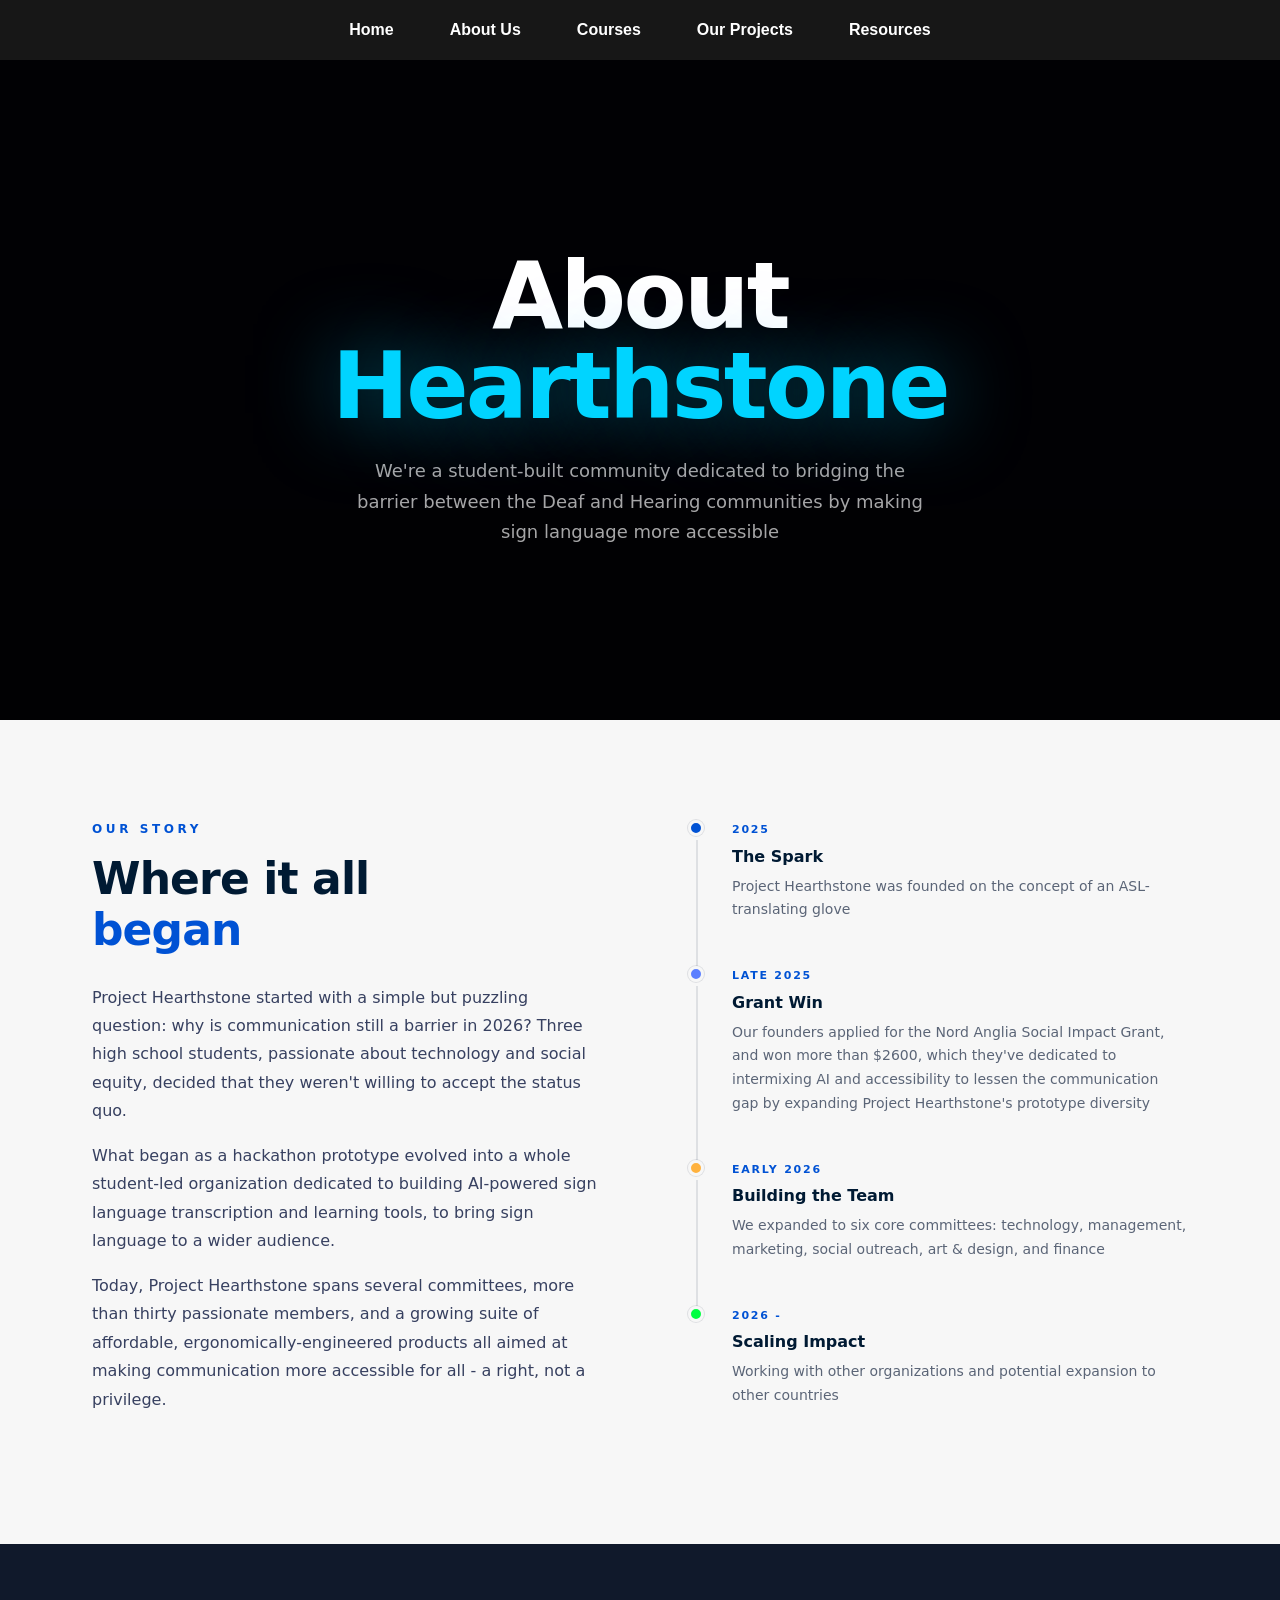
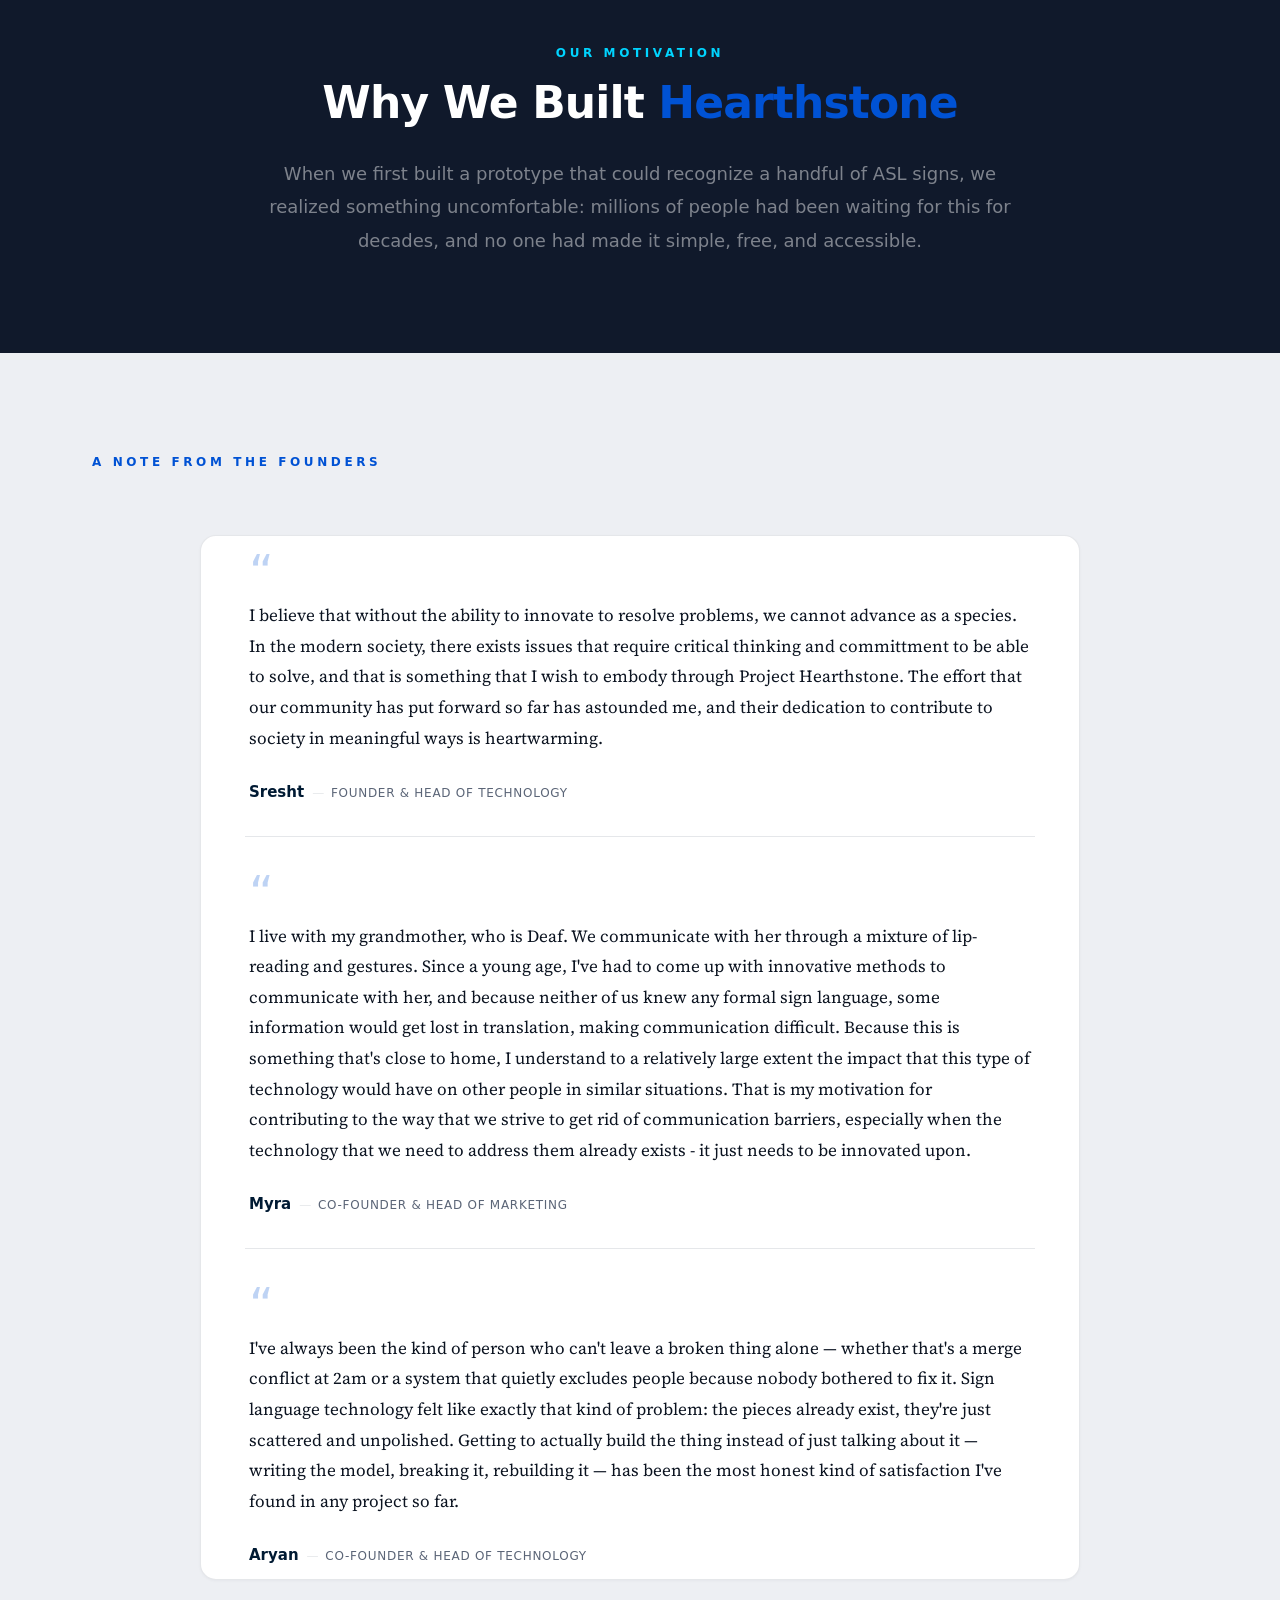
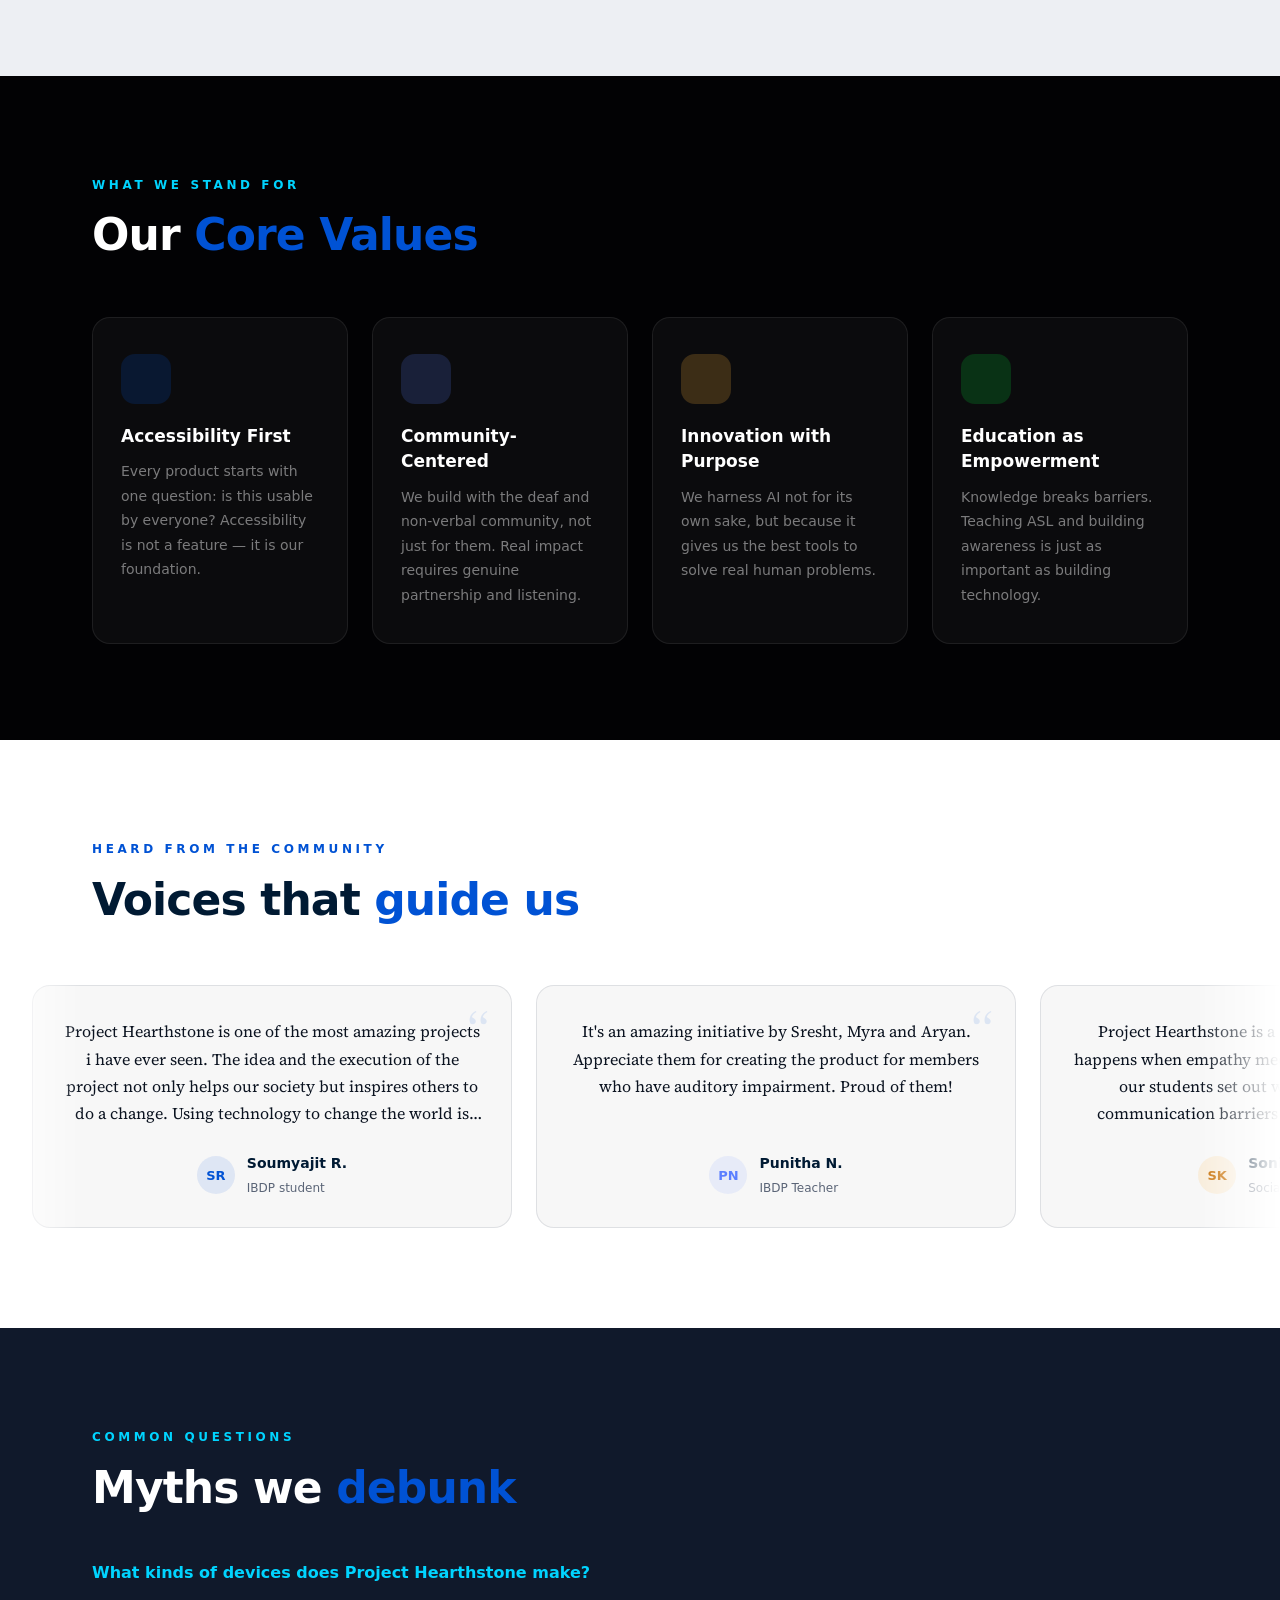
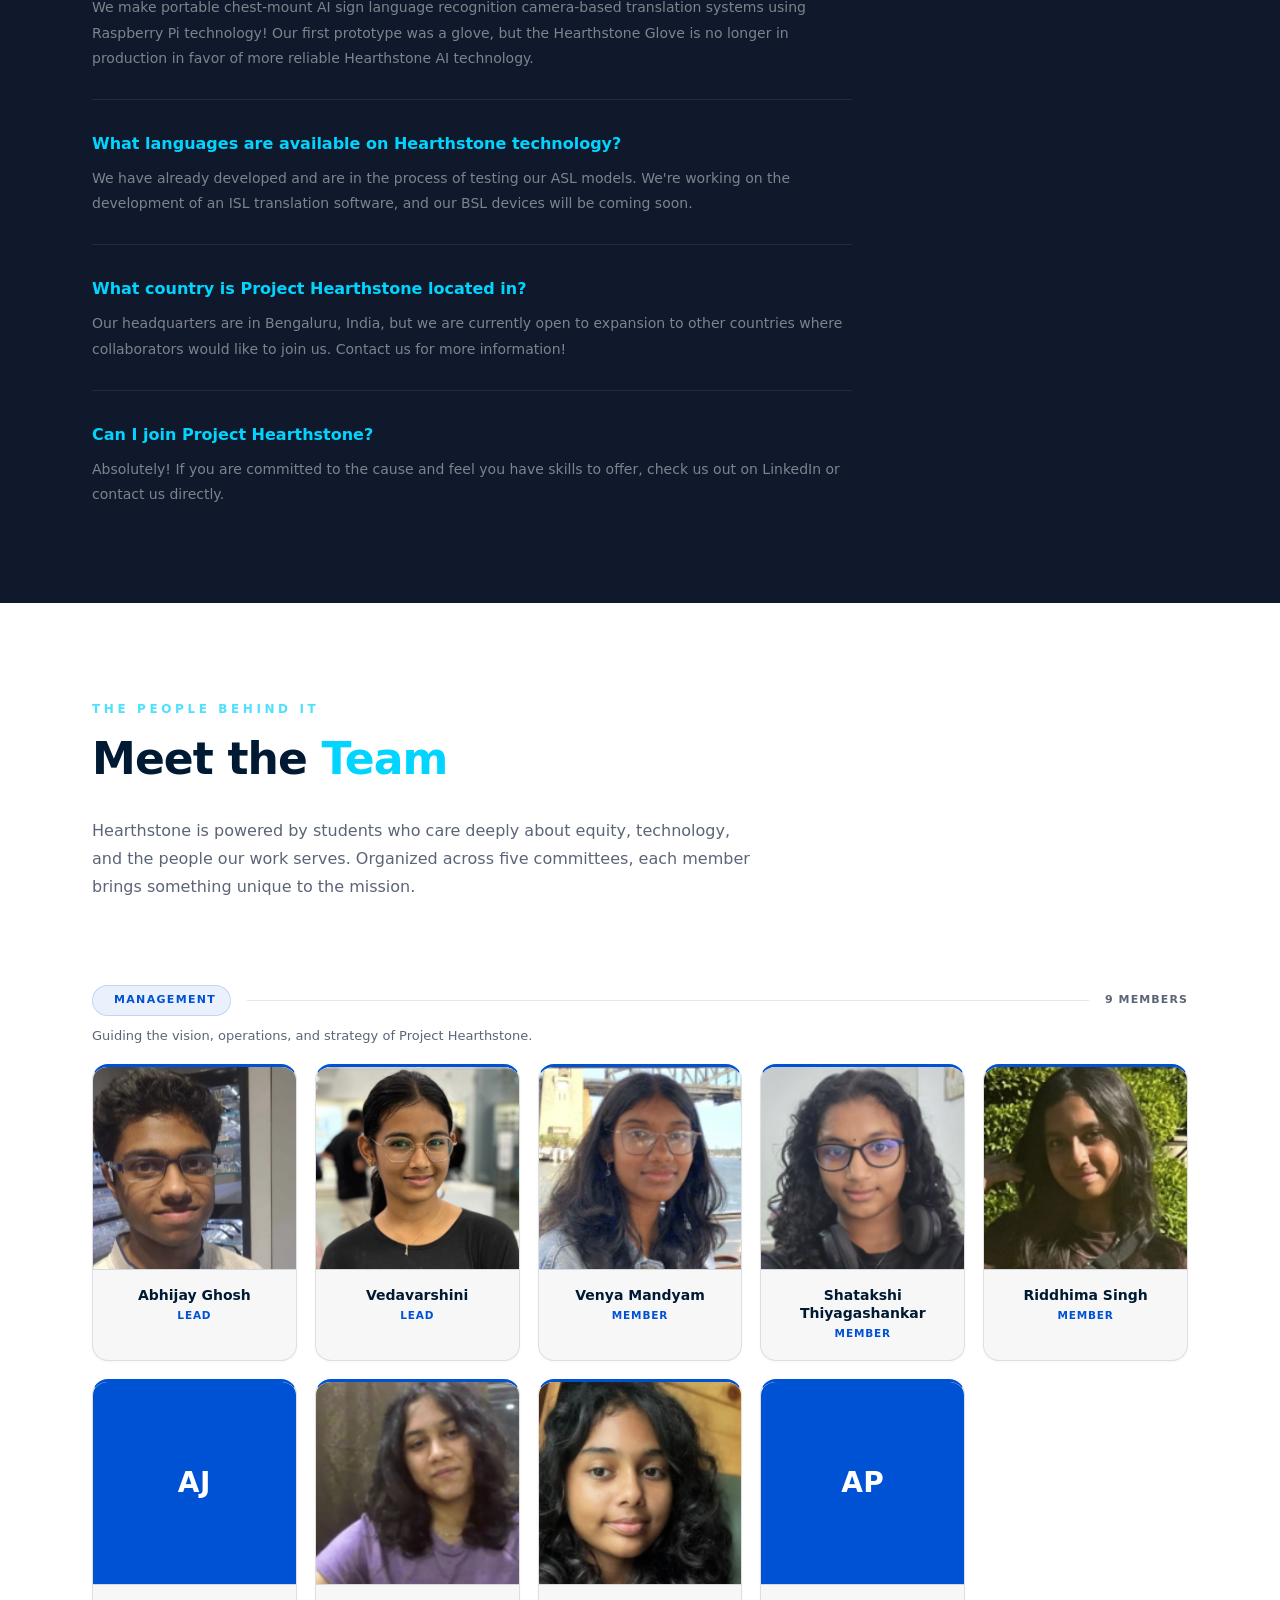
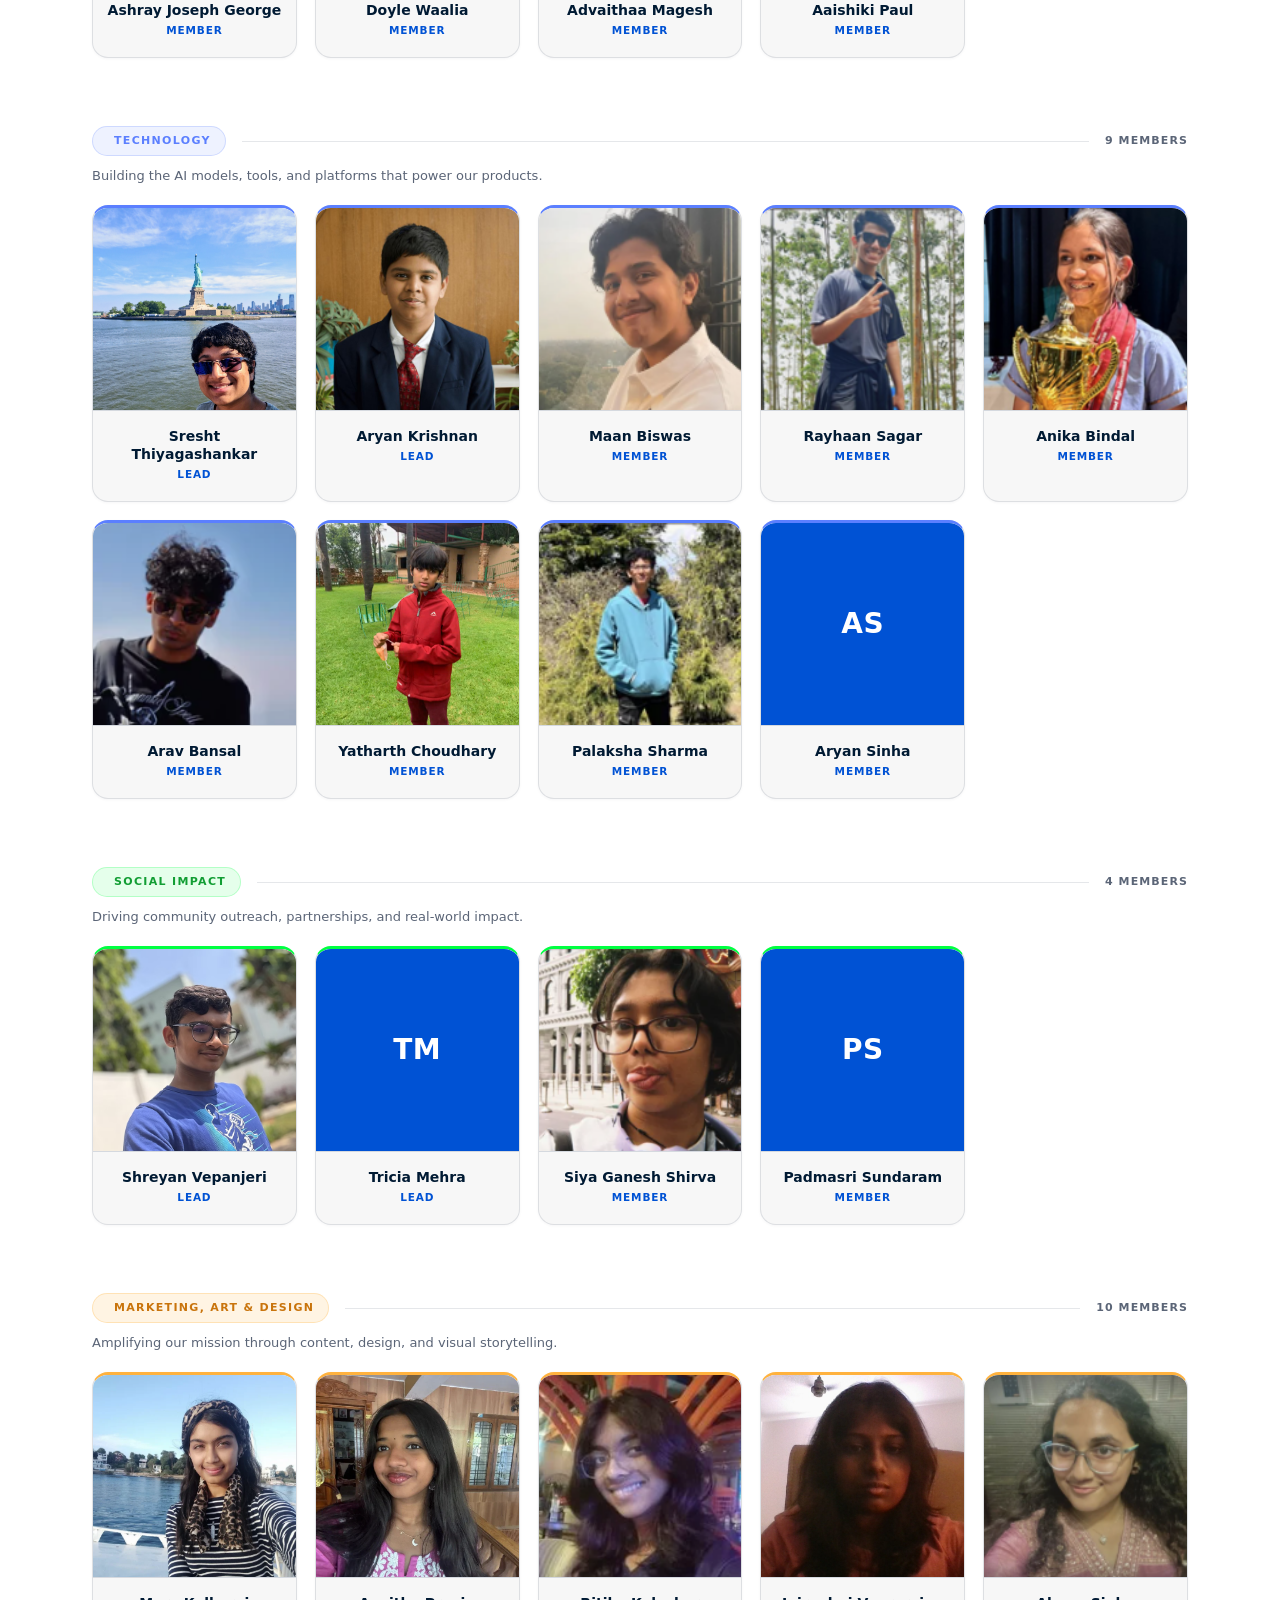
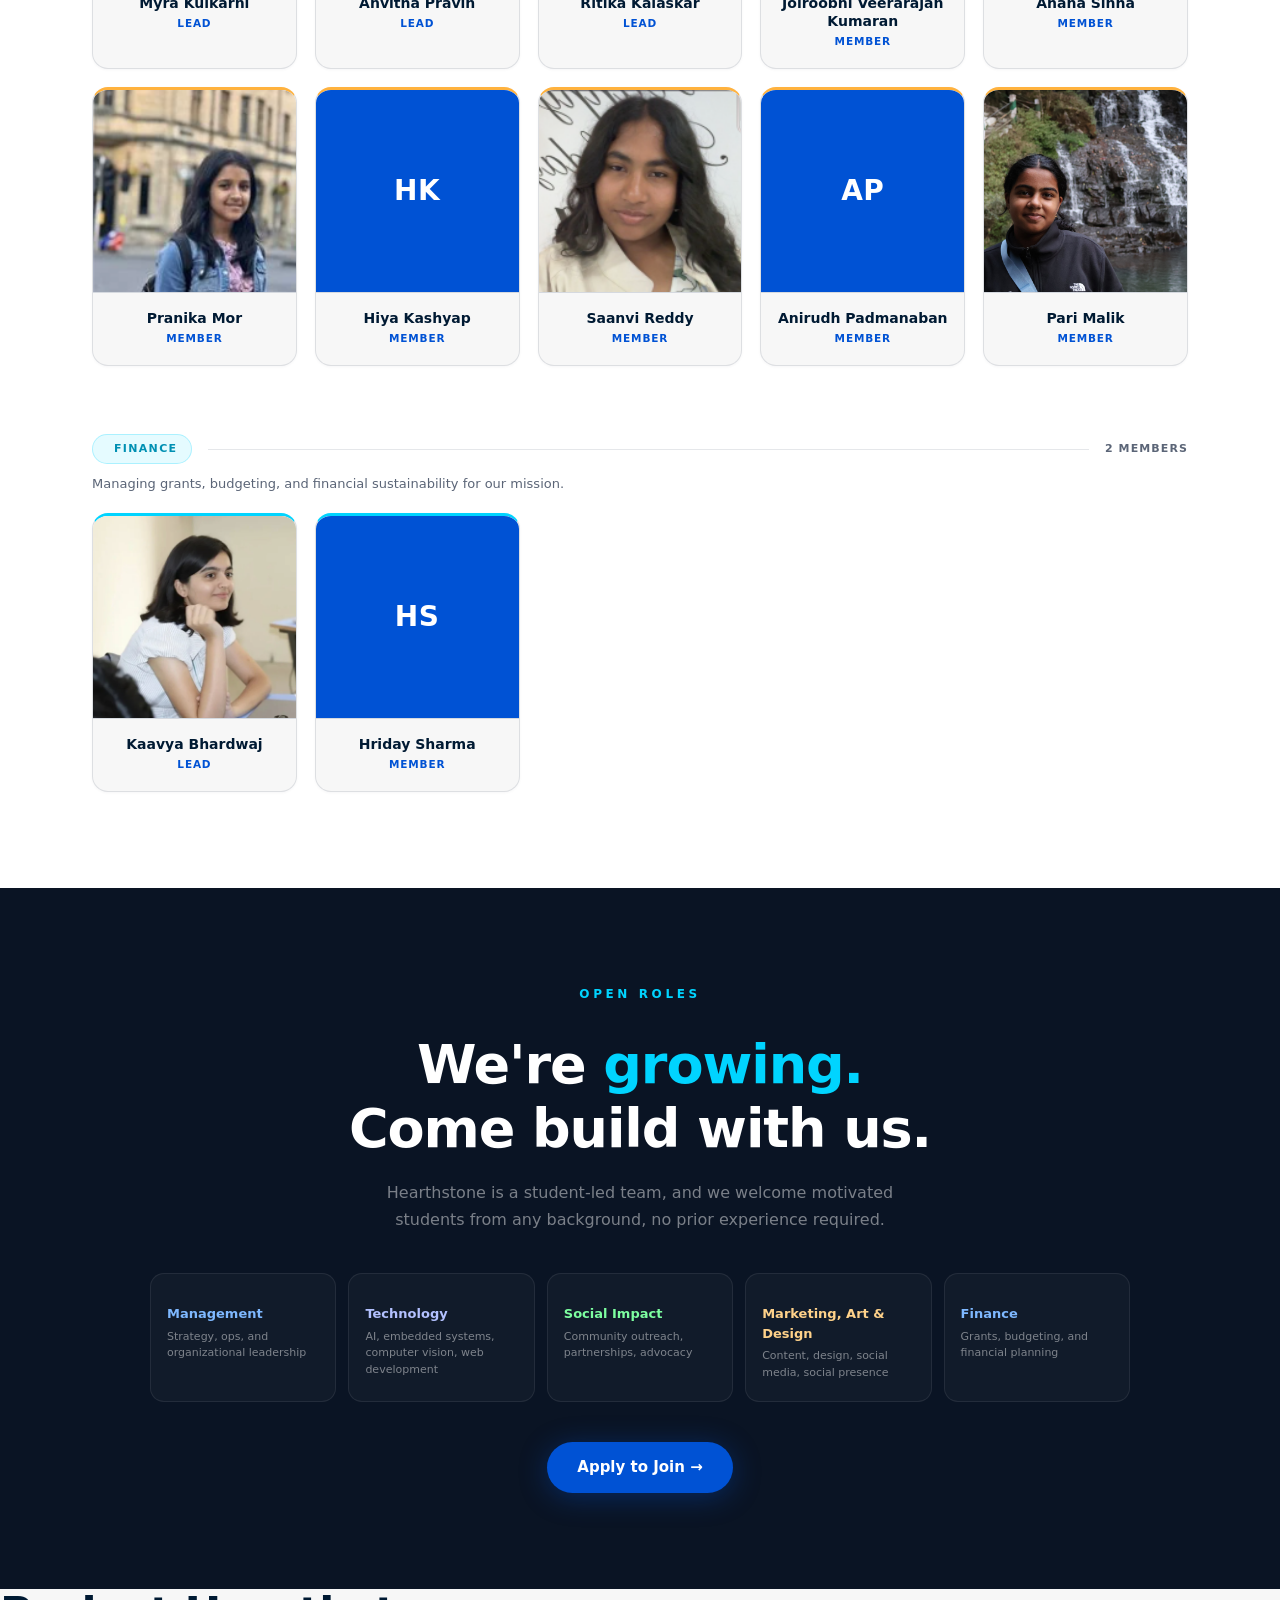
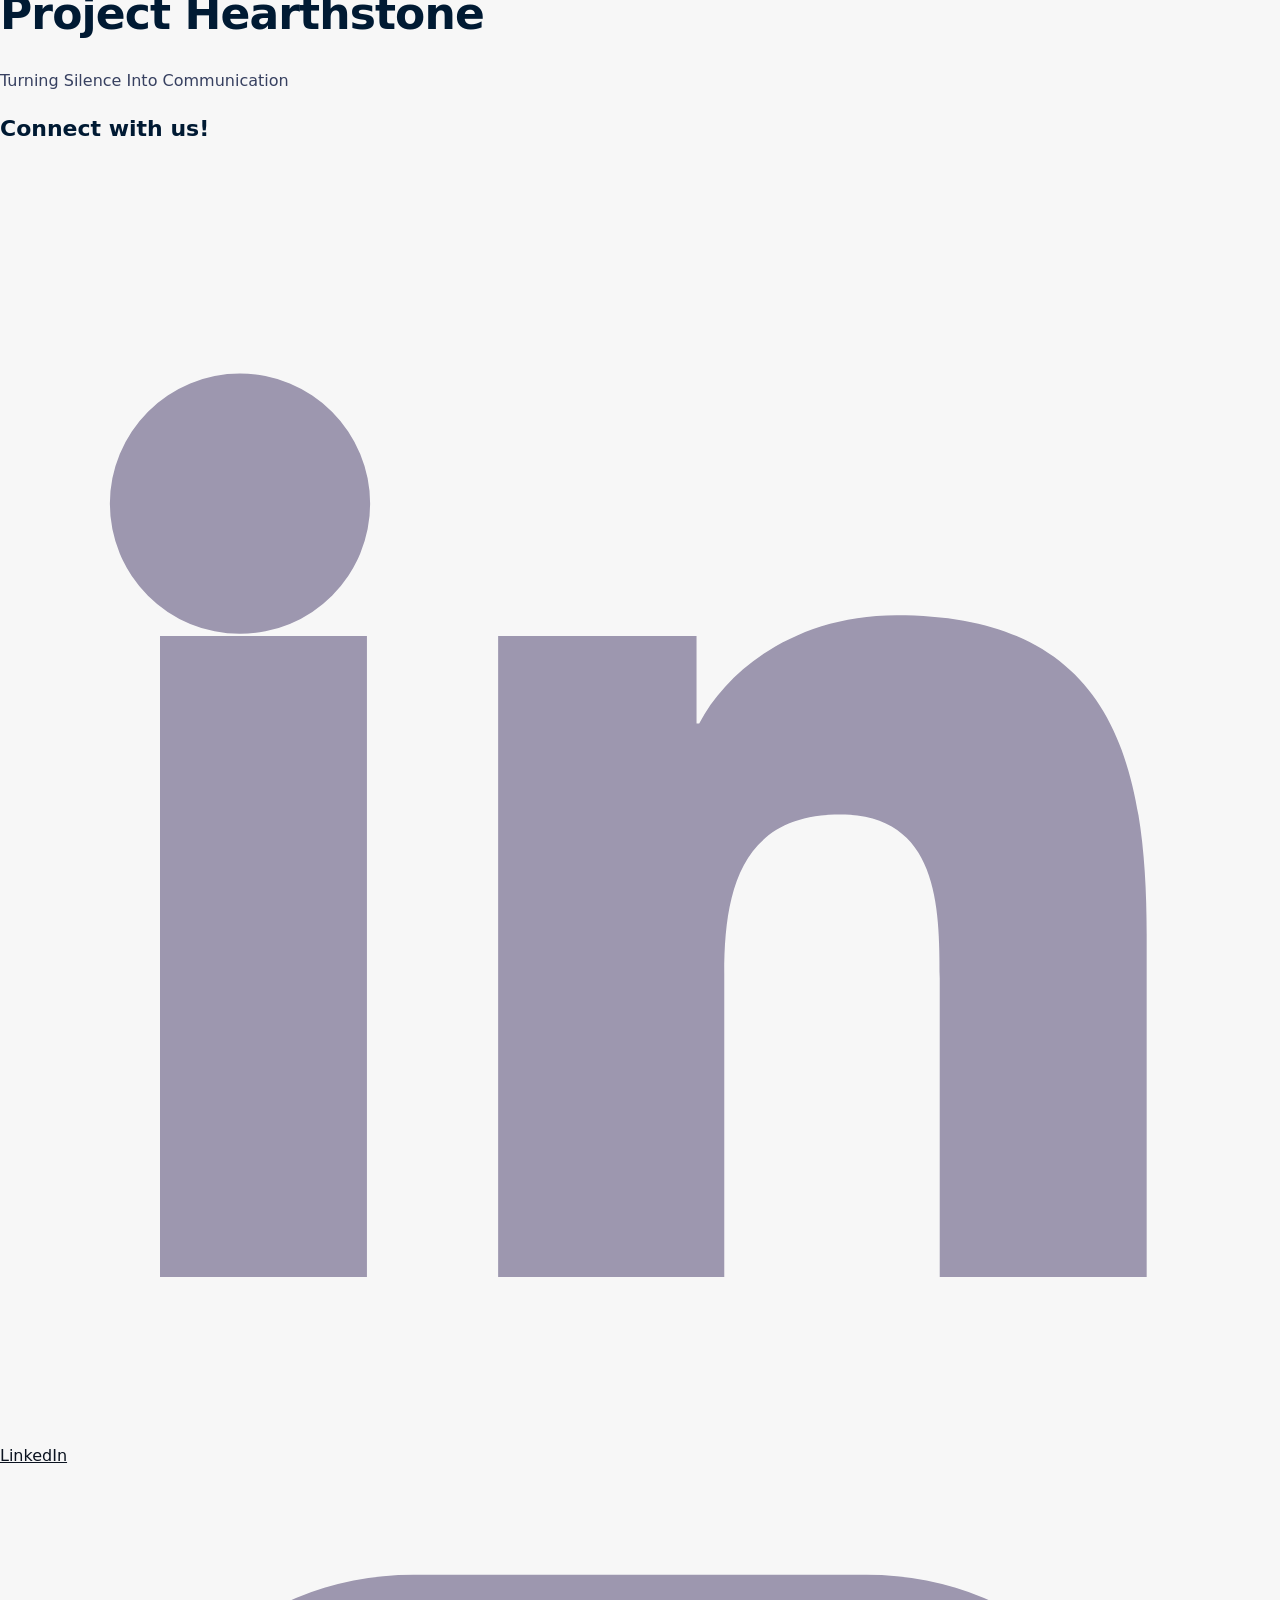
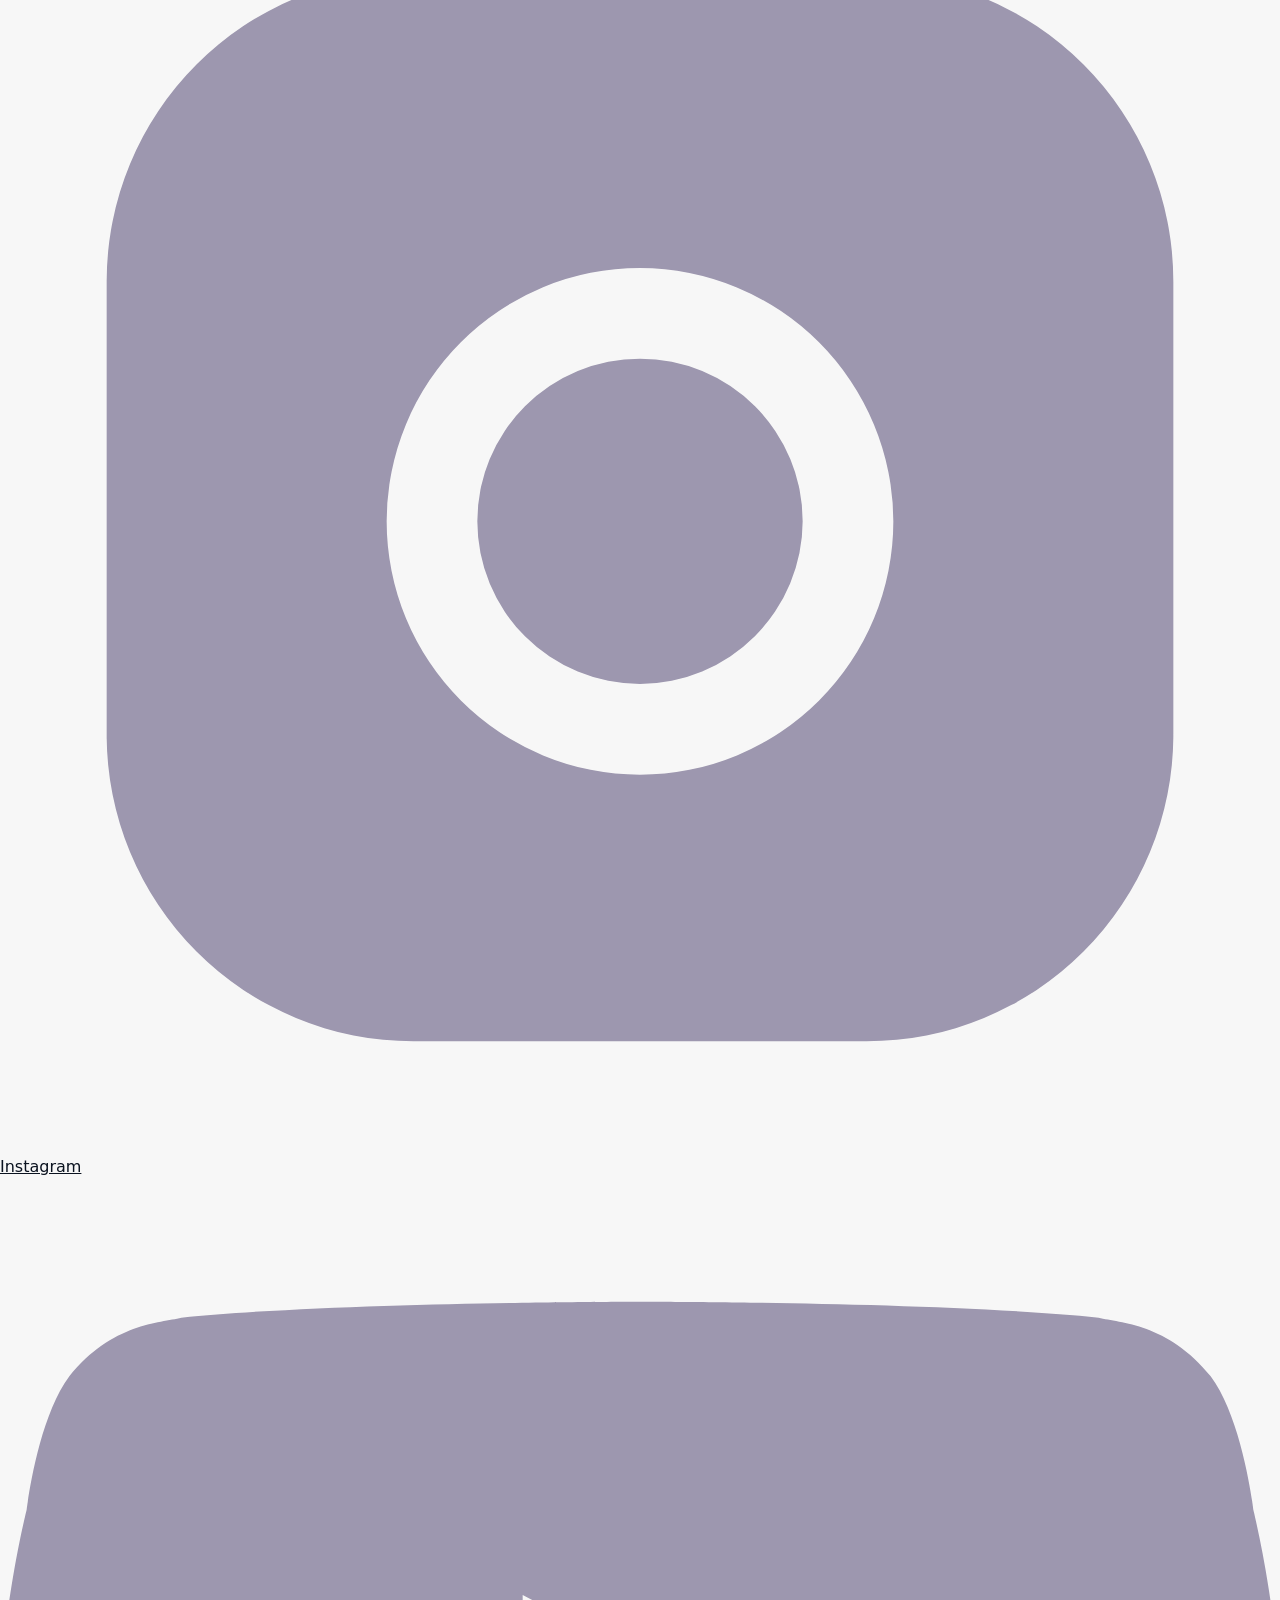
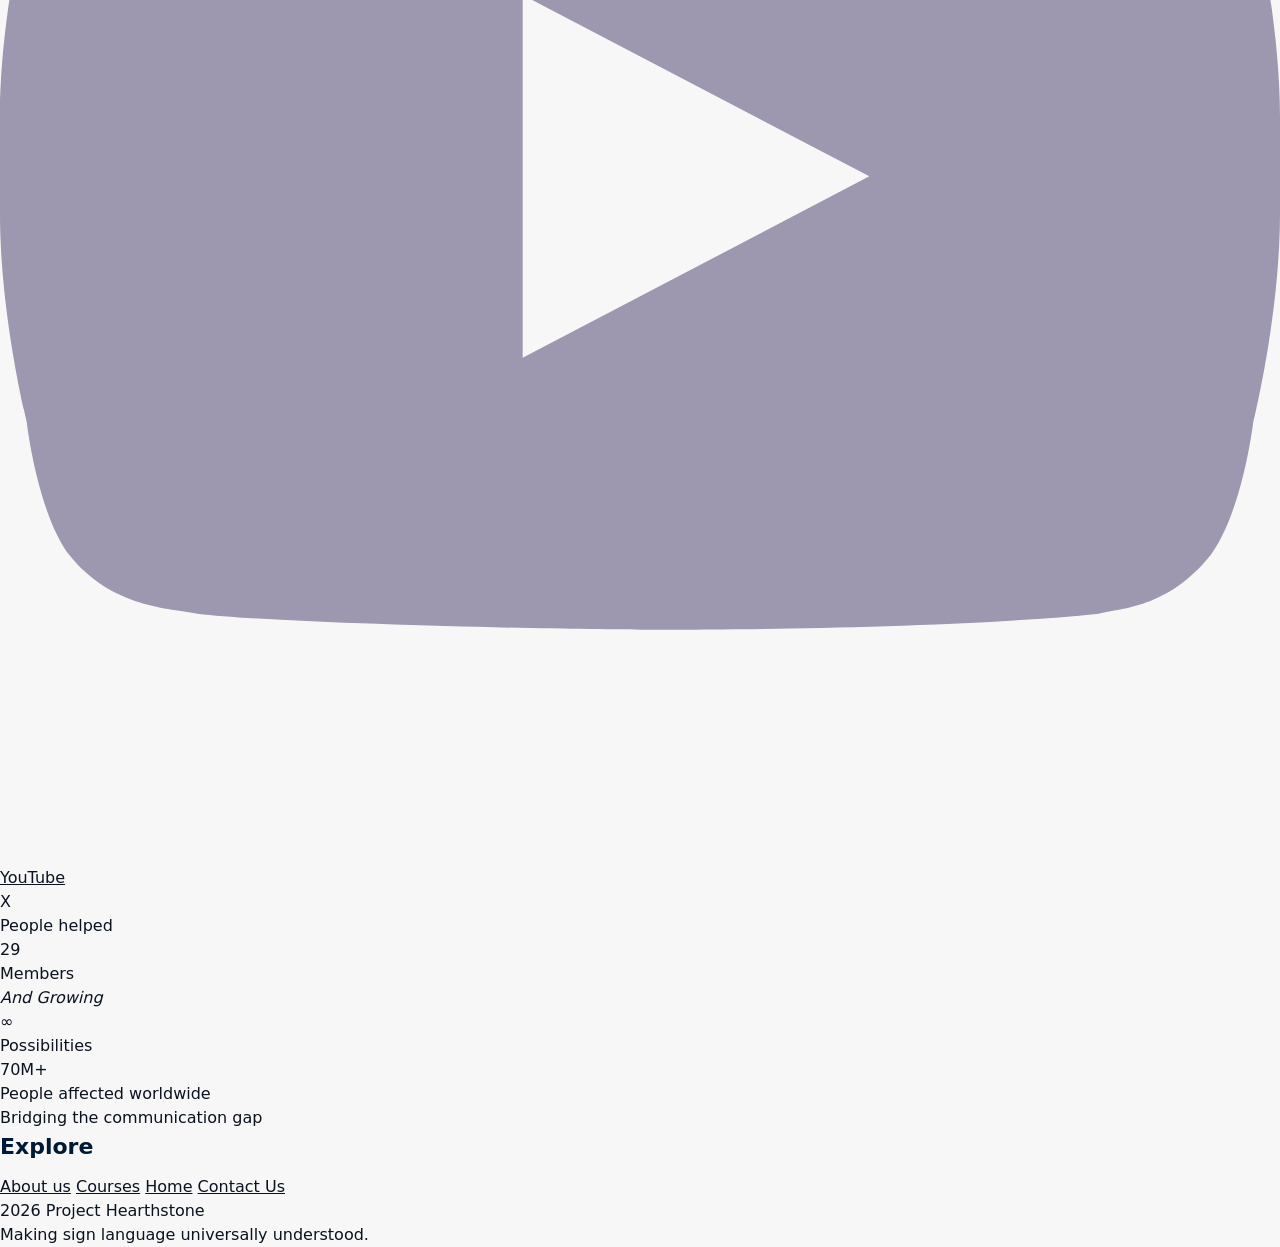
==== commit 00efec59: "quickfix" ====
--- a/projecthearthstone.in/AboutUs/index.html
+++ b/projecthearthstone.in/AboutUs/index.html
@@ -4,7 +4,7 @@
     <meta charset="UTF-8" />
     <meta name="viewport" content="width=device-width, initial-scale=1.0" />
     <title>About Us - Project Hearthstone</title>
-        <link rel="icon" type="image/x-icon" href="../favicon-package/favicon.ico">
+        <link rel="icon" type="image/x-icon" href="..//favicon-package/favicon.ico">
     <link rel="stylesheet" href="../styles.css" />
     <link rel="stylesheet" href="style.css" />
     <link rel="stylesheet" href="../Navbar/styles.css" />
--- a/projecthearthstone.in/AboutUs/style.css
+++ b/projecthearthstone.in/AboutUs/style.css
@@ -706,7 +706,7 @@
   --accent-d:       #5B7FFF;          
   --accent-e:       #FFB23E;          
 
-  --font-main: 'Segoe UI', -apple-system, BlinkMacSystemFont, sans-serif;
+  /* --font-main: 'Segoe UI', -apple-system, BlinkMacSystemFont, sans-serif; */
   --font-note: 'Source Serif 4', 'Source Serif Pro', Georgia, 'Times New Roman', serif;
   --ease-spring: cubic-bezier(0.16, 1, 0.3, 1);
 }
--- a/projecthearthstone.in/Navbar/styles.css
+++ b/projecthearthstone.in/Navbar/styles.css
@@ -96,6 +96,7 @@
   color: #fff;
   text-decoration: none;
   font-weight: bold;
+  font-family: "Cooper Hewitt", sans-serif;
 }
 
 .nav-inner a:hover {
